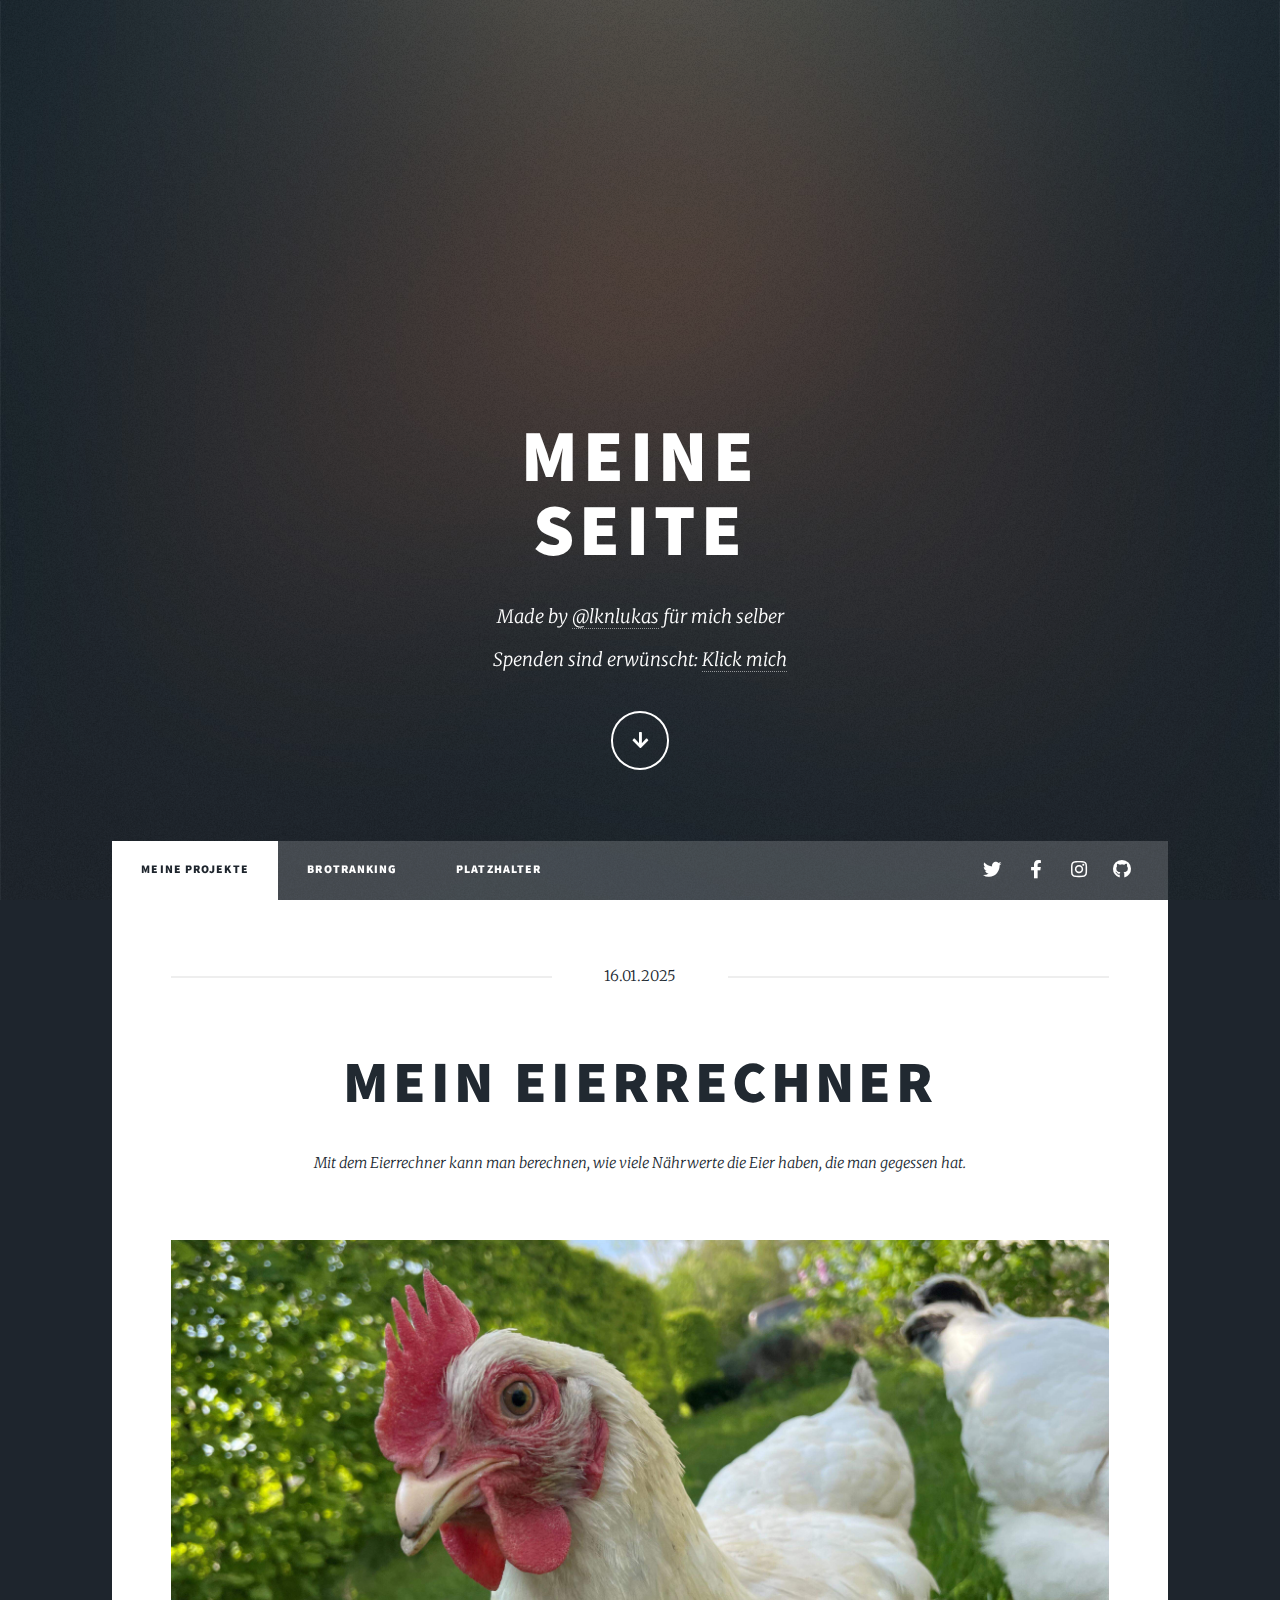
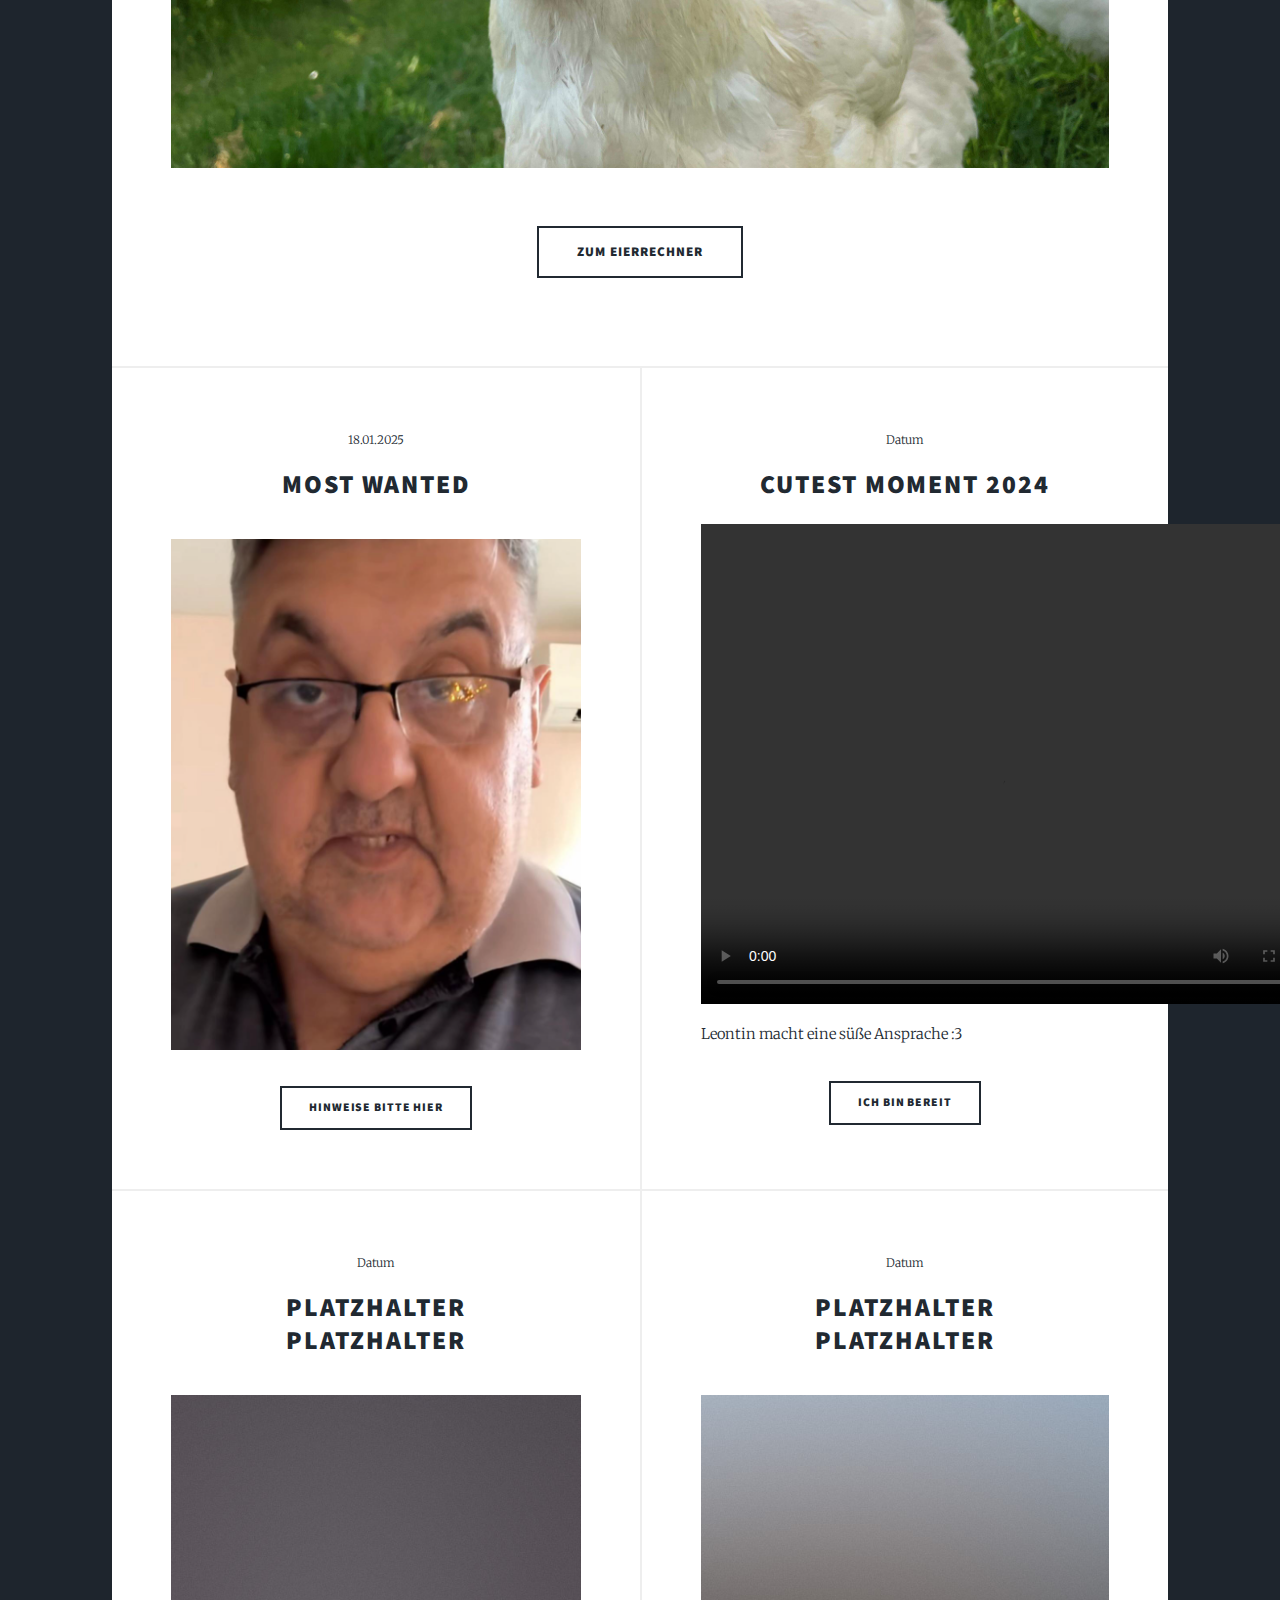
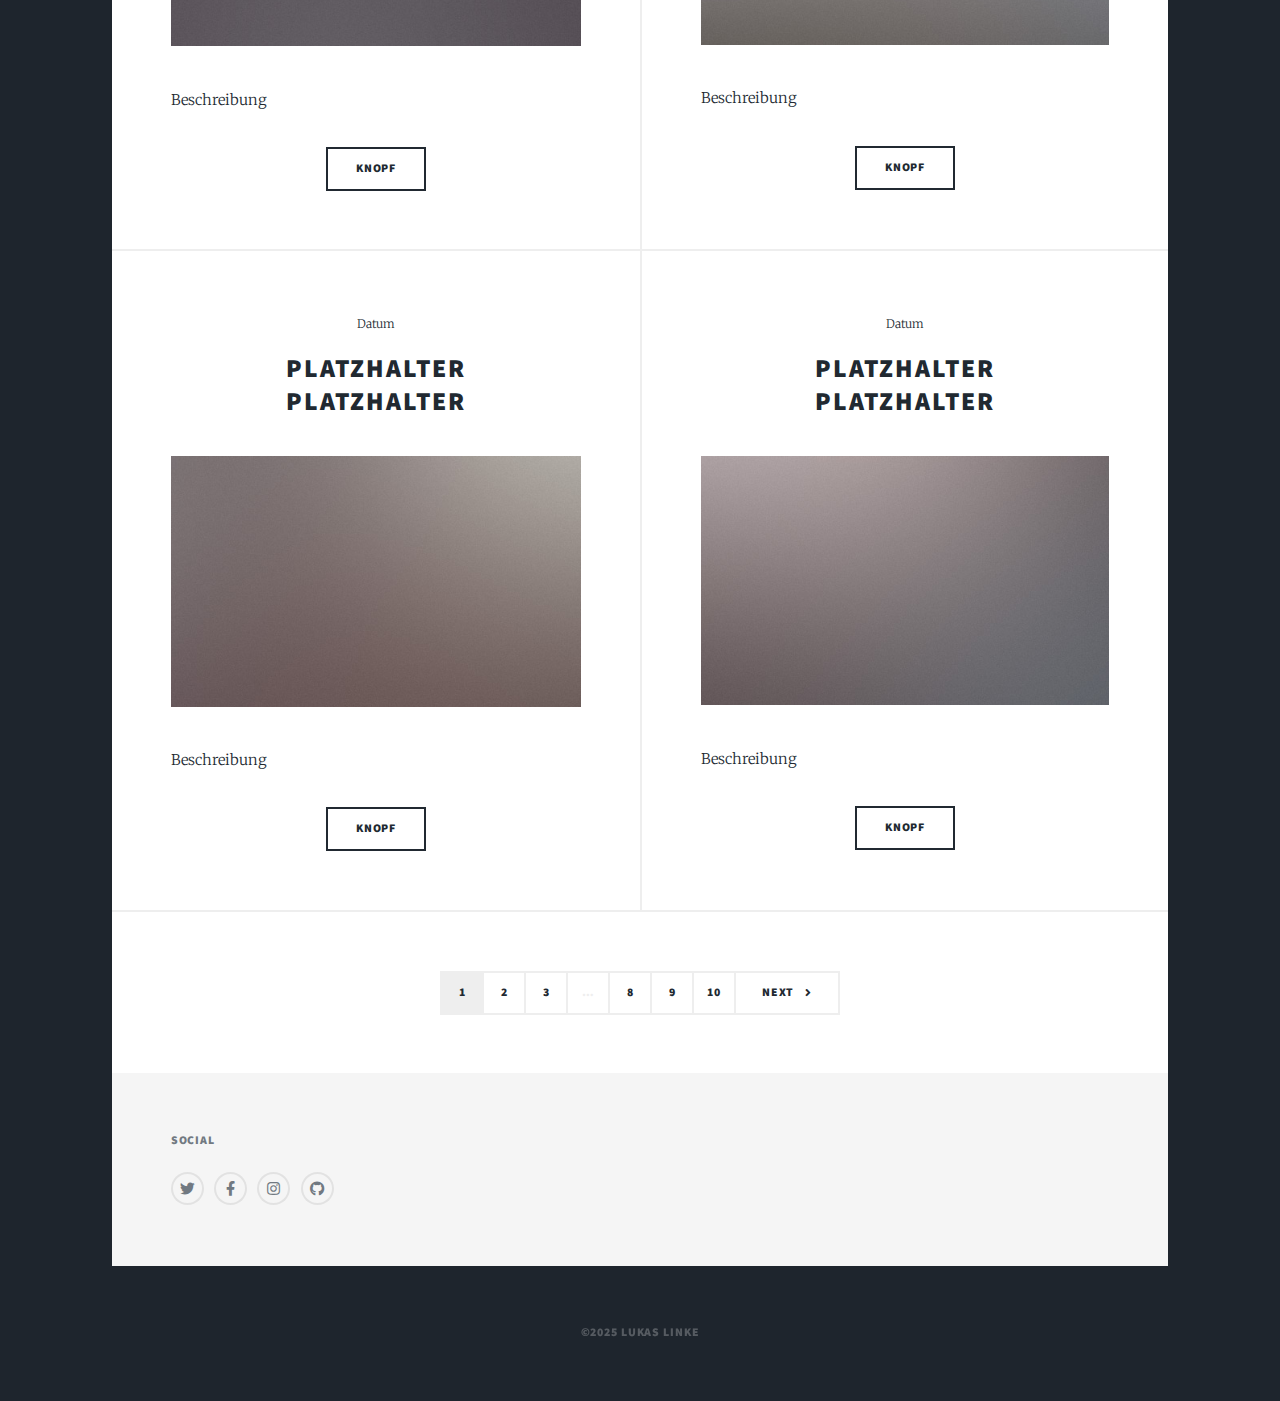
==== index.html @ 2058947c "Add files via upload" ====
<!DOCTYPE HTML>
<!--
	Massively by HTML5 UP
	html5up.net | @ajlkn
	Free for personal and commercial use under the CCA 3.0 license (html5up.net/license)
-->
<html>
	<head>
		<title>Mhhhhhhh</title>
		<meta charset="utf-8" />
		<meta name="viewport" content="width=device-width, initial-scale=1, user-scalable=no" />
		<link rel="stylesheet" href="assets/css/main.css" />
		<noscript><link rel="stylesheet" href="assets/css/noscript.css" /></noscript>
	</head>
	<body class="is-preload">

		<!-- Wrapper -->
			<div id="wrapper" class="fade-in">

				<!-- Intro -->
					<div id="intro">
						<h1>Meine<br />
						Seite</h1>
						<p>Made by <a href="https://www.instagram.com/lkn.lukas/">@lknlukas</a> für mich selber</a><br />
						Spenden sind erwünscht: <a href="https://www.paypal.me/lukaslinke2">Klick mich</a></p>
						<ul class="actions">
							<li><a href="#header" class="button icon solid solo fa-arrow-down scrolly">Continue</a></li>
						</ul>
					</div>

				<!-- Header -->
					<header id="header">
						<a href="index.html" class="logo">Startseite</a>
					</header>

				<!-- Nav -->
					<nav id="nav">
						<ul class="links">
							<li class="active"><a href="index.html">Meine Projekte</a></li>
							<li><a href="bread\breadindex.html">Brotranking</a></li>
							<li><a href="">Platzhalter</a></li>
						</ul>
						<ul class="icons">
							<li><a href="#" class="icon brands fa-twitter"><span class="label">Twitter</span></a></li>
							<li><a href="#" class="icon brands fa-facebook-f"><span class="label">Facebook</span></a></li>
							<li><a href="#" class="icon brands fa-instagram"><span class="label">Instagram</span></a></li>
							<li><a href="#" class="icon brands fa-github"><span class="label">GitHub</span></a></li>
						</ul>
					</nav>

				<!-- Main -->
					<div id="main">

						<!-- Featured Post -->
							<article class="post featured">
								<header class="major">
									<span class="date">16.01.2025</span>
									<h2><a href="#">Mein Eierrechner</a></h2>
									<p>Mit dem Eierrechner kann man berechnen, wie viele Nährwerte
									die Eier haben, die man gegessen hat.</p>
								</header>
								<a href="https://www.youtube.com/watch?v=g-J3u3qGuH4" class="image main"><img src="images/pic01.jpg" alt="" /></a>
								<ul class="actions special">
									<li><a href="egg\index.html" class="button large">Zum Eierrechner</a></li>
								</ul>
							</article>

						<!-- Posts -->
							<section class="posts">
								<article>
									<header>
										<span class="date">18.01.2025</span>
										<h2><a href="#">Most Wanted<br />
										</a></h2>
									</header>
									<a href="https://discord.gg/duxQWEuZZb" class="image fit"><img src="images/pic02.jpg" alt="" /></a>
									<p></p>
									<ul class="actions special">
										<li><a href="https://www.youtube.com/watch?v=QiJC4FKWppM" class="button">Hinweise bitte hier</a></li>
									</ul>
								</article>
								<article>
									<header>
										<span class="date">Datum</span>
										<h2><a href="#">Cutest Moment 2024<br />
										</a></h2>
									</header>
									<video width="640" height="480" controls>
									  <source src="images/vid1.mp4" type="video/mp4">
									Your browser does not support the video tag.
									</video>
									<p>Leontin macht eine süße Ansprache :3</p>
									<ul class="actions special">
										<li><a href="https://www.youtube.com/watch?v=gGJS8W9emac" class="button">Ich bin bereit</a></li>
									</ul>
								</article>
								<article>
									<header>
										<span class="date">Datum</span>
										<h2><a href="#">Platzhalter<br />
										Platzhalter</a></h2>
									</header>
									<a href="#" class="image fit"><img src="images/pic04.jpg" alt="" /></a>
									<p>Beschreibung</p>
									<ul class="actions special">
										<li><a href="#" class="button">Knopf</a></li>
									</ul>
								</article>
								<article>
									<header>
										<span class="date">Datum</span>
										<h2><a href="#">Platzhalter<br />
										Platzhalter</a></h2>
									</header>
									<a href="#" class="image fit"><img src="images/pic05.jpg" alt="" /></a>
									<p>Beschreibung</p>
									<ul class="actions special">
										<li><a href="#" class="button">Knopf</a></li>
									</ul>
								</article>
								<article>
									<header>
										<span class="date">Datum</span>
										<h2><a href="#">Platzhalter<br />
										Platzhalter</a></h2>
									</header>
									<a href="#" class="image fit"><img src="images/pic06.jpg" alt="" /></a>
									<p>Beschreibung</p>
									<ul class="actions special">
										<li><a href="#" class="button">Knopf</a></li>
									</ul>
								</article>
								<article>
									<header>
										<span class="date">Datum</span>
										<h2><a href="#">Platzhalter<br />
										Platzhalter</a></h2>
									</header>
									<a href="#" class="image fit"><img src="images/pic07.jpg" alt="" /></a>
									<p>Beschreibung</p>
									<ul class="actions special">
										<li><a href="#" class="button">Knopf</a></li>
									</ul>
								</article>
							</section>

						<!-- Footer -->
							<footer>
								<div class="pagination">
									<!--<a href="#" class="previous">Prev</a>-->
									<a href="#" class="page active">1</a>
									<a href="#" class="page">2</a>
									<a href="#" class="page">3</a>
									<span class="extra">&hellip;</span>
									<a href="#" class="page">8</a>
									<a href="#" class="page">9</a>
									<a href="#" class="page">10</a>
									<a href="#" class="next">Next</a>
								</div>
							</footer>

					</div>

				<!-- Footer -->
					<footer id="footer">
						<section>
							<section>
								<h3>Social</h3>
								<ul class="icons alt">
									<li><a href="#" class="icon brands alt fa-twitter"><span class="label">Twitter</span></a></li>
									<li><a href="#" class="icon brands alt fa-facebook-f"><span class="label">Facebook</span></a></li>
									<li><a href="#" class="icon brands alt fa-instagram"><span class="label">Instagram</span></a></li>
									<li><a href="#" class="icon brands alt fa-github"><span class="label">GitHub</span></a></li>
								</ul>
							</section>
						</section>
					</footer>

				<!-- Copyright -->
					<div id="copyright">
						<ul><li>&copy;2025 Lukas Linke</li></ul>
					</div>

			</div>

		<!-- Scripts -->
			<script src="assets/js/jquery.min.js"></script>
			<script src="assets/js/jquery.scrollex.min.js"></script>
			<script src="assets/js/jquery.scrolly.min.js"></script>
			<script src="assets/js/browser.min.js"></script>
			<script src="assets/js/breakpoints.min.js"></script>
			<script src="assets/js/util.js"></script>
			<script src="assets/js/main.js"></script>

	</body>
</html>
---- assets/css/main.css ----
@import url(fontawesome-all.min.css);
@import url("https://fonts.googleapis.com/css?family=Merriweather:300,700,300italic,700italic|Source+Sans+Pro:900");

/*
	Massively by HTML5 UP
	html5up.net | @ajlkn
	Free for personal and commercial use under the CCA 3.0 license (html5up.net/license)
*/

html, body, div, span, applet, object,
iframe, h1, h2, h3, h4, h5, h6, p, blockquote,
pre, a, abbr, acronym, address, big, cite,
code, del, dfn, em, img, ins, kbd, q, s, samp,
small, strike, strong, sub, sup, tt, var, b,
u, i, center, dl, dt, dd, ol, ul, li, fieldset,
form, label, legend, table, caption, tbody,
tfoot, thead, tr, th, td, article, aside,
canvas, details, embed, figure, figcaption,
footer, header, hgroup, menu, nav, output, ruby,
section, summary, time, mark, audio, video {
	margin: 0;
	padding: 0;
	border: 0;
	font-size: 100%;
	font: inherit;
	vertical-align: baseline;}

article, aside, details, figcaption, figure,
footer, header, hgroup, menu, nav, section {
	display: block;}

body {
	line-height: 1;
}

ol, ul {
	list-style: none;
}

blockquote, q {
	quotes: none;
}

	blockquote:before, blockquote:after, q:before, q:after {
		content: '';
		content: none;
	}

table {
	border-collapse: collapse;
	border-spacing: 0;
}

body {
	-webkit-text-size-adjust: none;
}

mark {
	background-color: transparent;
	color: inherit;
}

input::-moz-focus-inner {
	border: 0;
	padding: 0;
}

input, select, textarea {
	-moz-appearance: none;
	-webkit-appearance: none;
	-ms-appearance: none;
	appearance: none;
}

/* Basic */

	@-ms-viewport {
		width: device-width;
	}

	body {
		-ms-overflow-style: scrollbar;
	}

	@media screen and (max-width: 480px) {

		html, body {
			min-width: 320px;
		}

	}

	html {
		box-sizing: border-box;
	}

	*, *:before, *:after {
		box-sizing: inherit;
	}

	body {
		background-color: #1e252d;
	}

		body.is-preload *, body.is-preload *:before, body.is-preload *:after {
			-moz-animation: none !important;
			-webkit-animation: none !important;
			-ms-animation: none !important;
			animation: none !important;
			-moz-transition: none !important;
			-webkit-transition: none !important;
			-ms-transition: none !important;
			transition: none !important;
		}

/* Type */

	html {
		font-size: 16pt;
	}

		@media screen and (max-width: 1680px) {

			html {
				font-size: 12pt;
			}

		}

		@media screen and (max-width: 1280px) {

			html {
				font-size: 11pt;
			}

		}

		@media screen and (max-width: 360px) {

			html {
				font-size: 10pt;
			}

		}

	body {
		color: #212931;
	}

	body, input, select, textarea {
		font-family: "Merriweather", Georgia, serif;
		font-weight: 300;
		font-size: 1rem;
		line-height: 2.375;
	}

	a {
		-moz-transition: color 0.2s ease-in-out, background-color 0.2s ease-in-out, border-color 0.2s ease-in-out, box-shadow 0.2s ease-in-out;
		-webkit-transition: color 0.2s ease-in-out, background-color 0.2s ease-in-out, border-color 0.2s ease-in-out, box-shadow 0.2s ease-in-out;
		-ms-transition: color 0.2s ease-in-out, background-color 0.2s ease-in-out, border-color 0.2s ease-in-out, box-shadow 0.2s ease-in-out;
		transition: color 0.2s ease-in-out, background-color 0.2s ease-in-out, border-color 0.2s ease-in-out, box-shadow 0.2s ease-in-out;
		border-bottom: dotted 1px;
		text-decoration: none;
	}

		a:hover {
			border-bottom-color: transparent;
		}

	strong, b {
		font-weight: 600;
	}

	em, i {
		font-style: italic;
	}

	p {
		text-align: justify;
		margin: 0 0 2rem 0;
	}

	h1, h2, h3, h4, h5, h6 {
		font-family: "Source Sans Pro", Helvetica, sans-serif;
		font-weight: 900;
		line-height: 1.5;
		letter-spacing: 0.075em;
		text-transform: uppercase;
		margin: 0 0 1rem 0;
	}

		h1 a, h2 a, h3 a, h4 a, h5 a, h6 a {
			border-bottom: 0;
			color: inherit;
			text-decoration: none;
		}

	h1 {
		font-size: 4rem;
		line-height: 1.1;
		margin: 0 0 2rem 0;
	}

	h2 {
		font-size: 1.75rem;
		line-height: 1.3;
		margin: 0 0 1.5rem 0;
	}

	h3 {
		font-size: 1.25rem;
		margin: 0 0 1.5rem 0;
	}

	h4 {
		font-size: 1rem;
	}

	h5 {
		font-size: 0.9rem;
	}

	h6 {
		font-size: 0.8rem;
	}

	sub {
		font-size: 0.8rem;
		position: relative;
		top: 0.5rem;
	}

	sup {
		font-size: 0.8rem;
		position: relative;
		top: -0.5rem;
	}

	blockquote {
		border-left: solid 4px;
		font-style: italic;
		margin: 0 0 2rem 0;
		padding: 0.5rem 0 0.5rem 2rem;
	}

	code {
		border: solid 2px;
		font-family: "Courier New", monospace;
		font-size: 0.9rem;
		margin: 0 0.25rem;
		padding: 0.25rem 0.65rem;
	}

	pre {
		-webkit-overflow-scrolling: touch;
		font-family: "Courier New", monospace;
		font-size: 0.9rem;
		margin: 0 0 2rem 0;
	}

		pre code {
			display: block;
			line-height: 1.75;
			padding: 1rem 1.5rem;
			overflow-x: auto;
		}

	hr {
		border: 0;
		border-bottom: solid 2px;
		margin: 3rem 0;
	}

		hr.major {
			margin: 5rem 0;
		}

	.align-left {
		text-align: left;
	}

	.align-center {
		text-align: center;
	}

	.align-right {
		text-align: right;
	}

	input, select, textarea {
		color: #212931;
	}

	a {
		color: #212931;
		border-bottom-color: rgba(33, 41, 49, 0.5);
	}

		a:hover {
			border-bottom-color: transparent;
			color: #18bfef !important;
		}

	strong, b {
		color: #212931;
	}

	h1, h2, h3, h4, h5, h6 {
		color: #212931;
	}

	blockquote {
		border-left-color: #eeeeee;
	}

	code {
		background: rgba(220, 220, 220, 0.25);
		border-color: #eeeeee;
	}

	hr {
		border-bottom-color: #eeeeee;
	}

/* Row */

	.row {
		display: flex;
		flex-wrap: wrap;
		box-sizing: border-box;
		align-items: stretch;
	}

		.row > * {
			box-sizing: border-box;
		}

		.row.gtr-uniform > * > :last-child {
			margin-bottom: 0;
		}

		.row.aln-left {
			justify-content: flex-start;
		}

		.row.aln-center {
			justify-content: center;
		}

		.row.aln-right {
			justify-content: flex-end;
		}

		.row.aln-top {
			align-items: flex-start;
		}

		.row.aln-middle {
			align-items: center;
		}

		.row.aln-bottom {
			align-items: flex-end;
		}

		.row > .imp {
			order: -1;
		}

		.row > .col-1 {
			width: 8.33333%;
		}

		.row > .off-1 {
			margin-left: 8.33333%;
		}

		.row > .col-2 {
			width: 16.66667%;
		}

		.row > .off-2 {
			margin-left: 16.66667%;
		}

		.row > .col-3 {
			width: 25%;
		}

		.row > .off-3 {
			margin-left: 25%;
		}

		.row > .col-4 {
			width: 33.33333%;
		}

		.row > .off-4 {
			margin-left: 33.33333%;
		}

		.row > .col-5 {
			width: 41.66667%;
		}

		.row > .off-5 {
			margin-left: 41.66667%;
		}

		.row > .col-6 {
			width: 50%;
		}

		.row > .off-6 {
			margin-left: 50%;
		}

		.row > .col-7 {
			width: 58.33333%;
		}

		.row > .off-7 {
			margin-left: 58.33333%;
		}

		.row > .col-8 {
			width: 66.66667%;
		}

		.row > .off-8 {
			margin-left: 66.66667%;
		}

		.row > .col-9 {
			width: 75%;
		}

		.row > .off-9 {
			margin-left: 75%;
		}

		.row > .col-10 {
			width: 83.33333%;
		}

		.row > .off-10 {
			margin-left: 83.33333%;
		}

		.row > .col-11 {
			width: 91.66667%;
		}

		.row > .off-11 {
			margin-left: 91.66667%;
		}

		.row > .col-12 {
			width: 100%;
		}

		.row > .off-12 {
			margin-left: 100%;
		}

		.row.gtr-0 {
			margin-top: 0;
			margin-left: 0rem;
		}

			.row.gtr-0 > * {
				padding: 0 0 0 0rem;
			}

			.row.gtr-0.gtr-uniform {
				margin-top: 0rem;
			}

				.row.gtr-0.gtr-uniform > * {
					padding-top: 0rem;
				}

		.row.gtr-25 {
			margin-top: 0;
			margin-left: -0.375rem;
		}

			.row.gtr-25 > * {
				padding: 0 0 0 0.375rem;
			}

			.row.gtr-25.gtr-uniform {
				margin-top: -0.375rem;
			}

				.row.gtr-25.gtr-uniform > * {
					padding-top: 0.375rem;
				}

		.row.gtr-50 {
			margin-top: 0;
			margin-left: -0.75rem;
		}

			.row.gtr-50 > * {
				padding: 0 0 0 0.75rem;
			}

			.row.gtr-50.gtr-uniform {
				margin-top: -0.75rem;
			}

				.row.gtr-50.gtr-uniform > * {
					padding-top: 0.75rem;
				}

		.row {
			margin-top: 0;
			margin-left: -1.5rem;
		}

			.row > * {
				padding: 0 0 0 1.5rem;
			}

			.row.gtr-uniform {
				margin-top: -1.5rem;
			}

				.row.gtr-uniform > * {
					padding-top: 1.5rem;
				}

		.row.gtr-150 {
			margin-top: 0;
			margin-left: -2.25rem;
		}

			.row.gtr-150 > * {
				padding: 0 0 0 2.25rem;
			}

			.row.gtr-150.gtr-uniform {
				margin-top: -2.25rem;
			}

				.row.gtr-150.gtr-uniform > * {
					padding-top: 2.25rem;
				}

		.row.gtr-200 {
			margin-top: 0;
			margin-left: -3rem;
		}

			.row.gtr-200 > * {
				padding: 0 0 0 3rem;
			}

			.row.gtr-200.gtr-uniform {
				margin-top: -3rem;
			}

				.row.gtr-200.gtr-uniform > * {
					padding-top: 3rem;
				}

		@media screen and (max-width: 1680px) {

			.row {
				display: flex;
				flex-wrap: wrap;
				box-sizing: border-box;
				align-items: stretch;
			}

				.row > * {
					box-sizing: border-box;
				}

				.row.gtr-uniform > * > :last-child {
					margin-bottom: 0;
				}

				.row.aln-left {
					justify-content: flex-start;
				}

				.row.aln-center {
					justify-content: center;
				}

				.row.aln-right {
					justify-content: flex-end;
				}

				.row.aln-top {
					align-items: flex-start;
				}

				.row.aln-middle {
					align-items: center;
				}

				.row.aln-bottom {
					align-items: flex-end;
				}

				.row > .imp-xlarge {
					order: -1;
				}

				.row > .col-1-xlarge {
					width: 8.33333%;
				}

				.row > .off-1-xlarge {
					margin-left: 8.33333%;
				}

				.row > .col-2-xlarge {
					width: 16.66667%;
				}

				.row > .off-2-xlarge {
					margin-left: 16.66667%;
				}

				.row > .col-3-xlarge {
					width: 25%;
				}

				.row > .off-3-xlarge {
					margin-left: 25%;
				}

				.row > .col-4-xlarge {
					width: 33.33333%;
				}

				.row > .off-4-xlarge {
					margin-left: 33.33333%;
				}

				.row > .col-5-xlarge {
					width: 41.66667%;
				}

				.row > .off-5-xlarge {
					margin-left: 41.66667%;
				}

				.row > .col-6-xlarge {
					width: 50%;
				}

				.row > .off-6-xlarge {
					margin-left: 50%;
				}

				.row > .col-7-xlarge {
					width: 58.33333%;
				}

				.row > .off-7-xlarge {
					margin-left: 58.33333%;
				}

				.row > .col-8-xlarge {
					width: 66.66667%;
				}

				.row > .off-8-xlarge {
					margin-left: 66.66667%;
				}

				.row > .col-9-xlarge {
					width: 75%;
				}

				.row > .off-9-xlarge {
					margin-left: 75%;
				}

				.row > .col-10-xlarge {
					width: 83.33333%;
				}

				.row > .off-10-xlarge {
					margin-left: 83.33333%;
				}

				.row > .col-11-xlarge {
					width: 91.66667%;
				}

				.row > .off-11-xlarge {
					margin-left: 91.66667%;
				}

				.row > .col-12-xlarge {
					width: 100%;
				}

				.row > .off-12-xlarge {
					margin-left: 100%;
				}

				.row.gtr-0 {
					margin-top: 0;
					margin-left: 0rem;
				}

					.row.gtr-0 > * {
						padding: 0 0 0 0rem;
					}

					.row.gtr-0.gtr-uniform {
						margin-top: 0rem;
					}

						.row.gtr-0.gtr-uniform > * {
							padding-top: 0rem;
						}

				.row.gtr-25 {
					margin-top: 0;
					margin-left: -0.375rem;
				}

					.row.gtr-25 > * {
						padding: 0 0 0 0.375rem;
					}

					.row.gtr-25.gtr-uniform {
						margin-top: -0.375rem;
					}

						.row.gtr-25.gtr-uniform > * {
							padding-top: 0.375rem;
						}

				.row.gtr-50 {
					margin-top: 0;
					margin-left: -0.75rem;
				}

					.row.gtr-50 > * {
						padding: 0 0 0 0.75rem;
					}

					.row.gtr-50.gtr-uniform {
						margin-top: -0.75rem;
					}

						.row.gtr-50.gtr-uniform > * {
							padding-top: 0.75rem;
						}

				.row {
					margin-top: 0;
					margin-left: -1.5rem;
				}

					.row > * {
						padding: 0 0 0 1.5rem;
					}

					.row.gtr-uniform {
						margin-top: -1.5rem;
					}

						.row.gtr-uniform > * {
							padding-top: 1.5rem;
						}

				.row.gtr-150 {
					margin-top: 0;
					margin-left: -2.25rem;
				}

					.row.gtr-150 > * {
						padding: 0 0 0 2.25rem;
					}

					.row.gtr-150.gtr-uniform {
						margin-top: -2.25rem;
					}

						.row.gtr-150.gtr-uniform > * {
							padding-top: 2.25rem;
						}

				.row.gtr-200 {
					margin-top: 0;
					margin-left: -3rem;
				}

					.row.gtr-200 > * {
						padding: 0 0 0 3rem;
					}

					.row.gtr-200.gtr-uniform {
						margin-top: -3rem;
					}

						.row.gtr-200.gtr-uniform > * {
							padding-top: 3rem;
						}

		}

		@media screen and (max-width: 1280px) {

			.row {
				display: flex;
				flex-wrap: wrap;
				box-sizing: border-box;
				align-items: stretch;
			}

				.row > * {
					box-sizing: border-box;
				}

				.row.gtr-uniform > * > :last-child {
					margin-bottom: 0;
				}

				.row.aln-left {
					justify-content: flex-start;
				}

				.row.aln-center {
					justify-content: center;
				}

				.row.aln-right {
					justify-content: flex-end;
				}

				.row.aln-top {
					align-items: flex-start;
				}

				.row.aln-middle {
					align-items: center;
				}

				.row.aln-bottom {
					align-items: flex-end;
				}

				.row > .imp-large {
					order: -1;
				}

				.row > .col-1-large {
					width: 8.33333%;
				}

				.row > .off-1-large {
					margin-left: 8.33333%;
				}

				.row > .col-2-large {
					width: 16.66667%;
				}

				.row > .off-2-large {
					margin-left: 16.66667%;
				}

				.row > .col-3-large {
					width: 25%;
				}

				.row > .off-3-large {
					margin-left: 25%;
				}

				.row > .col-4-large {
					width: 33.33333%;
				}

				.row > .off-4-large {
					margin-left: 33.33333%;
				}

				.row > .col-5-large {
					width: 41.66667%;
				}

				.row > .off-5-large {
					margin-left: 41.66667%;
				}

				.row > .col-6-large {
					width: 50%;
				}

				.row > .off-6-large {
					margin-left: 50%;
				}

				.row > .col-7-large {
					width: 58.33333%;
				}

				.row > .off-7-large {
					margin-left: 58.33333%;
				}

				.row > .col-8-large {
					width: 66.66667%;
				}

				.row > .off-8-large {
					margin-left: 66.66667%;
				}

				.row > .col-9-large {
					width: 75%;
				}

				.row > .off-9-large {
					margin-left: 75%;
				}

				.row > .col-10-large {
					width: 83.33333%;
				}

				.row > .off-10-large {
					margin-left: 83.33333%;
				}

				.row > .col-11-large {
					width: 91.66667%;
				}

				.row > .off-11-large {
					margin-left: 91.66667%;
				}

				.row > .col-12-large {
					width: 100%;
				}

				.row > .off-12-large {
					margin-left: 100%;
				}

				.row.gtr-0 {
					margin-top: 0;
					margin-left: 0rem;
				}

					.row.gtr-0 > * {
						padding: 0 0 0 0rem;
					}

					.row.gtr-0.gtr-uniform {
						margin-top: 0rem;
					}

						.row.gtr-0.gtr-uniform > * {
							padding-top: 0rem;
						}

				.row.gtr-25 {
					margin-top: 0;
					margin-left: -0.375rem;
				}

					.row.gtr-25 > * {
						padding: 0 0 0 0.375rem;
					}

					.row.gtr-25.gtr-uniform {
						margin-top: -0.375rem;
					}

						.row.gtr-25.gtr-uniform > * {
							padding-top: 0.375rem;
						}

				.row.gtr-50 {
					margin-top: 0;
					margin-left: -0.75rem;
				}

					.row.gtr-50 > * {
						padding: 0 0 0 0.75rem;
					}

					.row.gtr-50.gtr-uniform {
						margin-top: -0.75rem;
					}

						.row.gtr-50.gtr-uniform > * {
							padding-top: 0.75rem;
						}

				.row {
					margin-top: 0;
					margin-left: -1.5rem;
				}

					.row > * {
						padding: 0 0 0 1.5rem;
					}

					.row.gtr-uniform {
						margin-top: -1.5rem;
					}

						.row.gtr-uniform > * {
							padding-top: 1.5rem;
						}

				.row.gtr-150 {
					margin-top: 0;
					margin-left: -2.25rem;
				}

					.row.gtr-150 > * {
						padding: 0 0 0 2.25rem;
					}

					.row.gtr-150.gtr-uniform {
						margin-top: -2.25rem;
					}

						.row.gtr-150.gtr-uniform > * {
							padding-top: 2.25rem;
						}

				.row.gtr-200 {
					margin-top: 0;
					margin-left: -3rem;
				}

					.row.gtr-200 > * {
						padding: 0 0 0 3rem;
					}

					.row.gtr-200.gtr-uniform {
						margin-top: -3rem;
					}

						.row.gtr-200.gtr-uniform > * {
							padding-top: 3rem;
						}

		}

		@media screen and (max-width: 980px) {

			.row {
				display: flex;
				flex-wrap: wrap;
				box-sizing: border-box;
				align-items: stretch;
			}

				.row > * {
					box-sizing: border-box;
				}

				.row.gtr-uniform > * > :last-child {
					margin-bottom: 0;
				}

				.row.aln-left {
					justify-content: flex-start;
				}

				.row.aln-center {
					justify-content: center;
				}

				.row.aln-right {
					justify-content: flex-end;
				}

				.row.aln-top {
					align-items: flex-start;
				}

				.row.aln-middle {
					align-items: center;
				}

				.row.aln-bottom {
					align-items: flex-end;
				}

				.row > .imp-medium {
					order: -1;
				}

				.row > .col-1-medium {
					width: 8.33333%;
				}

				.row > .off-1-medium {
					margin-left: 8.33333%;
				}

				.row > .col-2-medium {
					width: 16.66667%;
				}

				.row > .off-2-medium {
					margin-left: 16.66667%;
				}

				.row > .col-3-medium {
					width: 25%;
				}

				.row > .off-3-medium {
					margin-left: 25%;
				}

				.row > .col-4-medium {
					width: 33.33333%;
				}

				.row > .off-4-medium {
					margin-left: 33.33333%;
				}

				.row > .col-5-medium {
					width: 41.66667%;
				}

				.row > .off-5-medium {
					margin-left: 41.66667%;
				}

				.row > .col-6-medium {
					width: 50%;
				}

				.row > .off-6-medium {
					margin-left: 50%;
				}

				.row > .col-7-medium {
					width: 58.33333%;
				}

				.row > .off-7-medium {
					margin-left: 58.33333%;
				}

				.row > .col-8-medium {
					width: 66.66667%;
				}

				.row > .off-8-medium {
					margin-left: 66.66667%;
				}

				.row > .col-9-medium {
					width: 75%;
				}

				.row > .off-9-medium {
					margin-left: 75%;
				}

				.row > .col-10-medium {
					width: 83.33333%;
				}

				.row > .off-10-medium {
					margin-left: 83.33333%;
				}

				.row > .col-11-medium {
					width: 91.66667%;
				}

				.row > .off-11-medium {
					margin-left: 91.66667%;
				}

				.row > .col-12-medium {
					width: 100%;
				}

				.row > .off-12-medium {
					margin-left: 100%;
				}

				.row.gtr-0 {
					margin-top: 0;
					margin-left: 0rem;
				}

					.row.gtr-0 > * {
						padding: 0 0 0 0rem;
					}

					.row.gtr-0.gtr-uniform {
						margin-top: 0rem;
					}

						.row.gtr-0.gtr-uniform > * {
							padding-top: 0rem;
						}

				.row.gtr-25 {
					margin-top: 0;
					margin-left: -0.375rem;
				}

					.row.gtr-25 > * {
						padding: 0 0 0 0.375rem;
					}

					.row.gtr-25.gtr-uniform {
						margin-top: -0.375rem;
					}

						.row.gtr-25.gtr-uniform > * {
							padding-top: 0.375rem;
						}

				.row.gtr-50 {
					margin-top: 0;
					margin-left: -0.75rem;
				}

					.row.gtr-50 > * {
						padding: 0 0 0 0.75rem;
					}

					.row.gtr-50.gtr-uniform {
						margin-top: -0.75rem;
					}

						.row.gtr-50.gtr-uniform > * {
							padding-top: 0.75rem;
						}

				.row {
					margin-top: 0;
					margin-left: -1.5rem;
				}

					.row > * {
						padding: 0 0 0 1.5rem;
					}

					.row.gtr-uniform {
						margin-top: -1.5rem;
					}

						.row.gtr-uniform > * {
							padding-top: 1.5rem;
						}

				.row.gtr-150 {
					margin-top: 0;
					margin-left: -2.25rem;
				}

					.row.gtr-150 > * {
						padding: 0 0 0 2.25rem;
					}

					.row.gtr-150.gtr-uniform {
						margin-top: -2.25rem;
					}

						.row.gtr-150.gtr-uniform > * {
							padding-top: 2.25rem;
						}

				.row.gtr-200 {
					margin-top: 0;
					margin-left: -3rem;
				}

					.row.gtr-200 > * {
						padding: 0 0 0 3rem;
					}

					.row.gtr-200.gtr-uniform {
						margin-top: -3rem;
					}

						.row.gtr-200.gtr-uniform > * {
							padding-top: 3rem;
						}

		}

		@media screen and (max-width: 736px) {

			.row {
				display: flex;
				flex-wrap: wrap;
				box-sizing: border-box;
				align-items: stretch;
			}

				.row > * {
					box-sizing: border-box;
				}

				.row.gtr-uniform > * > :last-child {
					margin-bottom: 0;
				}

				.row.aln-left {
					justify-content: flex-start;
				}

				.row.aln-center {
					justify-content: center;
				}

				.row.aln-right {
					justify-content: flex-end;
				}

				.row.aln-top {
					align-items: flex-start;
				}

				.row.aln-middle {
					align-items: center;
				}

				.row.aln-bottom {
					align-items: flex-end;
				}

				.row > .imp-small {
					order: -1;
				}

				.row > .col-1-small {
					width: 8.33333%;
				}

				.row > .off-1-small {
					margin-left: 8.33333%;
				}

				.row > .col-2-small {
					width: 16.66667%;
				}

				.row > .off-2-small {
					margin-left: 16.66667%;
				}

				.row > .col-3-small {
					width: 25%;
				}

				.row > .off-3-small {
					margin-left: 25%;
				}

				.row > .col-4-small {
					width: 33.33333%;
				}

				.row > .off-4-small {
					margin-left: 33.33333%;
				}

				.row > .col-5-small {
					width: 41.66667%;
				}

				.row > .off-5-small {
					margin-left: 41.66667%;
				}

				.row > .col-6-small {
					width: 50%;
				}

				.row > .off-6-small {
					margin-left: 50%;
				}

				.row > .col-7-small {
					width: 58.33333%;
				}

				.row > .off-7-small {
					margin-left: 58.33333%;
				}

				.row > .col-8-small {
					width: 66.66667%;
				}

				.row > .off-8-small {
					margin-left: 66.66667%;
				}

				.row > .col-9-small {
					width: 75%;
				}

				.row > .off-9-small {
					margin-left: 75%;
				}

				.row > .col-10-small {
					width: 83.33333%;
				}

				.row > .off-10-small {
					margin-left: 83.33333%;
				}

				.row > .col-11-small {
					width: 91.66667%;
				}

				.row > .off-11-small {
					margin-left: 91.66667%;
				}

				.row > .col-12-small {
					width: 100%;
				}

				.row > .off-12-small {
					margin-left: 100%;
				}

				.row.gtr-0 {
					margin-top: 0;
					margin-left: 0rem;
				}

					.row.gtr-0 > * {
						padding: 0 0 0 0rem;
					}

					.row.gtr-0.gtr-uniform {
						margin-top: 0rem;
					}

						.row.gtr-0.gtr-uniform > * {
							padding-top: 0rem;
						}

				.row.gtr-25 {
					margin-top: 0;
					margin-left: -0.375rem;
				}

					.row.gtr-25 > * {
						padding: 0 0 0 0.375rem;
					}

					.row.gtr-25.gtr-uniform {
						margin-top: -0.375rem;
					}

						.row.gtr-25.gtr-uniform > * {
							padding-top: 0.375rem;
						}

				.row.gtr-50 {
					margin-top: 0;
					margin-left: -0.75rem;
				}

					.row.gtr-50 > * {
						padding: 0 0 0 0.75rem;
					}

					.row.gtr-50.gtr-uniform {
						margin-top: -0.75rem;
					}

						.row.gtr-50.gtr-uniform > * {
							padding-top: 0.75rem;
						}

				.row {
					margin-top: 0;
					margin-left: -1.5rem;
				}

					.row > * {
						padding: 0 0 0 1.5rem;
					}

					.row.gtr-uniform {
						margin-top: -1.5rem;
					}

						.row.gtr-uniform > * {
							padding-top: 1.5rem;
						}

				.row.gtr-150 {
					margin-top: 0;
					margin-left: -2.25rem;
				}

					.row.gtr-150 > * {
						padding: 0 0 0 2.25rem;
					}

					.row.gtr-150.gtr-uniform {
						margin-top: -2.25rem;
					}

						.row.gtr-150.gtr-uniform > * {
							padding-top: 2.25rem;
						}

				.row.gtr-200 {
					margin-top: 0;
					margin-left: -3rem;
				}

					.row.gtr-200 > * {
						padding: 0 0 0 3rem;
					}

					.row.gtr-200.gtr-uniform {
						margin-top: -3rem;
					}

						.row.gtr-200.gtr-uniform > * {
							padding-top: 3rem;
						}

		}

		@media screen and (max-width: 480px) {

			.row {
				display: flex;
				flex-wrap: wrap;
				box-sizing: border-box;
				align-items: stretch;
			}

				.row > * {
					box-sizing: border-box;
				}

				.row.gtr-uniform > * > :last-child {
					margin-bottom: 0;
				}

				.row.aln-left {
					justify-content: flex-start;
				}

				.row.aln-center {
					justify-content: center;
				}

				.row.aln-right {
					justify-content: flex-end;
				}

				.row.aln-top {
					align-items: flex-start;
				}

				.row.aln-middle {
					align-items: center;
				}

				.row.aln-bottom {
					align-items: flex-end;
				}

				.row > .imp-xsmall {
					order: -1;
				}

				.row > .col-1-xsmall {
					width: 8.33333%;
				}

				.row > .off-1-xsmall {
					margin-left: 8.33333%;
				}

				.row > .col-2-xsmall {
					width: 16.66667%;
				}

				.row > .off-2-xsmall {
					margin-left: 16.66667%;
				}

				.row > .col-3-xsmall {
					width: 25%;
				}

				.row > .off-3-xsmall {
					margin-left: 25%;
				}

				.row > .col-4-xsmall {
					width: 33.33333%;
				}

				.row > .off-4-xsmall {
					margin-left: 33.33333%;
				}

				.row > .col-5-xsmall {
					width: 41.66667%;
				}

				.row > .off-5-xsmall {
					margin-left: 41.66667%;
				}

				.row > .col-6-xsmall {
					width: 50%;
				}

				.row > .off-6-xsmall {
					margin-left: 50%;
				}

				.row > .col-7-xsmall {
					width: 58.33333%;
				}

				.row > .off-7-xsmall {
					margin-left: 58.33333%;
				}

				.row > .col-8-xsmall {
					width: 66.66667%;
				}

				.row > .off-8-xsmall {
					margin-left: 66.66667%;
				}

				.row > .col-9-xsmall {
					width: 75%;
				}

				.row > .off-9-xsmall {
					margin-left: 75%;
				}

				.row > .col-10-xsmall {
					width: 83.33333%;
				}

				.row > .off-10-xsmall {
					margin-left: 83.33333%;
				}

				.row > .col-11-xsmall {
					width: 91.66667%;
				}

				.row > .off-11-xsmall {
					margin-left: 91.66667%;
				}

				.row > .col-12-xsmall {
					width: 100%;
				}

				.row > .off-12-xsmall {
					margin-left: 100%;
				}

				.row.gtr-0 {
					margin-top: 0;
					margin-left: 0rem;
				}

					.row.gtr-0 > * {
						padding: 0 0 0 0rem;
					}

					.row.gtr-0.gtr-uniform {
						margin-top: 0rem;
					}

						.row.gtr-0.gtr-uniform > * {
							padding-top: 0rem;
						}

				.row.gtr-25 {
					margin-top: 0;
					margin-left: -0.375rem;
				}

					.row.gtr-25 > * {
						padding: 0 0 0 0.375rem;
					}

					.row.gtr-25.gtr-uniform {
						margin-top: -0.375rem;
					}

						.row.gtr-25.gtr-uniform > * {
							padding-top: 0.375rem;
						}

				.row.gtr-50 {
					margin-top: 0;
					margin-left: -0.75rem;
				}

					.row.gtr-50 > * {
						padding: 0 0 0 0.75rem;
					}

					.row.gtr-50.gtr-uniform {
						margin-top: -0.75rem;
					}

						.row.gtr-50.gtr-uniform > * {
							padding-top: 0.75rem;
						}

				.row {
					margin-top: 0;
					margin-left: -1.5rem;
				}

					.row > * {
						padding: 0 0 0 1.5rem;
					}

					.row.gtr-uniform {
						margin-top: -1.5rem;
					}

						.row.gtr-uniform > * {
							padding-top: 1.5rem;
						}

				.row.gtr-150 {
					margin-top: 0;
					margin-left: -2.25rem;
				}

					.row.gtr-150 > * {
						padding: 0 0 0 2.25rem;
					}

					.row.gtr-150.gtr-uniform {
						margin-top: -2.25rem;
					}

						.row.gtr-150.gtr-uniform > * {
							padding-top: 2.25rem;
						}

				.row.gtr-200 {
					margin-top: 0;
					margin-left: -3rem;
				}

					.row.gtr-200 > * {
						padding: 0 0 0 3rem;
					}

					.row.gtr-200.gtr-uniform {
						margin-top: -3rem;
					}

						.row.gtr-200.gtr-uniform > * {
							padding-top: 3rem;
						}

		}

		@media screen and (max-width: 360px) {

			.row {
				display: flex;
				flex-wrap: wrap;
				box-sizing: border-box;
				align-items: stretch;
			}

				.row > * {
					box-sizing: border-box;
				}

				.row.gtr-uniform > * > :last-child {
					margin-bottom: 0;
				}

				.row.aln-left {
					justify-content: flex-start;
				}

				.row.aln-center {
					justify-content: center;
				}

				.row.aln-right {
					justify-content: flex-end;
				}

				.row.aln-top {
					align-items: flex-start;
				}

				.row.aln-middle {
					align-items: center;
				}

				.row.aln-bottom {
					align-items: flex-end;
				}

				.row > .imp-xxsmall {
					order: -1;
				}

				.row > .col-1-xxsmall {
					width: 8.33333%;
				}

				.row > .off-1-xxsmall {
					margin-left: 8.33333%;
				}

				.row > .col-2-xxsmall {
					width: 16.66667%;
				}

				.row > .off-2-xxsmall {
					margin-left: 16.66667%;
				}

				.row > .col-3-xxsmall {
					width: 25%;
				}

				.row > .off-3-xxsmall {
					margin-left: 25%;
				}

				.row > .col-4-xxsmall {
					width: 33.33333%;
				}

				.row > .off-4-xxsmall {
					margin-left: 33.33333%;
				}

				.row > .col-5-xxsmall {
					width: 41.66667%;
				}

				.row > .off-5-xxsmall {
					margin-left: 41.66667%;
				}

				.row > .col-6-xxsmall {
					width: 50%;
				}

				.row > .off-6-xxsmall {
					margin-left: 50%;
				}

				.row > .col-7-xxsmall {
					width: 58.33333%;
				}

				.row > .off-7-xxsmall {
					margin-left: 58.33333%;
				}

				.row > .col-8-xxsmall {
					width: 66.66667%;
				}

				.row > .off-8-xxsmall {
					margin-left: 66.66667%;
				}

				.row > .col-9-xxsmall {
					width: 75%;
				}

				.row > .off-9-xxsmall {
					margin-left: 75%;
				}

				.row > .col-10-xxsmall {
					width: 83.33333%;
				}

				.row > .off-10-xxsmall {
					margin-left: 83.33333%;
				}

				.row > .col-11-xxsmall {
					width: 91.66667%;
				}

				.row > .off-11-xxsmall {
					margin-left: 91.66667%;
				}

				.row > .col-12-xxsmall {
					width: 100%;
				}

				.row > .off-12-xxsmall {
					margin-left: 100%;
				}

				.row.gtr-0 {
					margin-top: 0;
					margin-left: 0rem;
				}

					.row.gtr-0 > * {
						padding: 0 0 0 0rem;
					}

					.row.gtr-0.gtr-uniform {
						margin-top: 0rem;
					}

						.row.gtr-0.gtr-uniform > * {
							padding-top: 0rem;
						}

				.row.gtr-25 {
					margin-top: 0;
					margin-left: -0.375rem;
				}

					.row.gtr-25 > * {
						padding: 0 0 0 0.375rem;
					}

					.row.gtr-25.gtr-uniform {
						margin-top: -0.375rem;
					}

						.row.gtr-25.gtr-uniform > * {
							padding-top: 0.375rem;
						}

				.row.gtr-50 {
					margin-top: 0;
					margin-left: -0.75rem;
				}

					.row.gtr-50 > * {
						padding: 0 0 0 0.75rem;
					}

					.row.gtr-50.gtr-uniform {
						margin-top: -0.75rem;
					}

						.row.gtr-50.gtr-uniform > * {
							padding-top: 0.75rem;
						}

				.row {
					margin-top: 0;
					margin-left: -1.5rem;
				}

					.row > * {
						padding: 0 0 0 1.5rem;
					}

					.row.gtr-uniform {
						margin-top: -1.5rem;
					}

						.row.gtr-uniform > * {
							padding-top: 1.5rem;
						}

				.row.gtr-150 {
					margin-top: 0;
					margin-left: -2.25rem;
				}

					.row.gtr-150 > * {
						padding: 0 0 0 2.25rem;
					}

					.row.gtr-150.gtr-uniform {
						margin-top: -2.25rem;
					}

						.row.gtr-150.gtr-uniform > * {
							padding-top: 2.25rem;
						}

				.row.gtr-200 {
					margin-top: 0;
					margin-left: -3rem;
				}

					.row.gtr-200 > * {
						padding: 0 0 0 3rem;
					}

					.row.gtr-200.gtr-uniform {
						margin-top: -3rem;
					}

						.row.gtr-200.gtr-uniform > * {
							padding-top: 3rem;
						}

		}

/* Box */

	.box {
		border: solid 2px;
		margin-bottom: 2rem;
		padding: 1.5rem;
	}

		.box > :last-child,
		.box > :last-child > :last-child,
		.box > :last-child > :last-child > :last-child {
			margin-bottom: 0;
		}

		.box.alt {
			border: 0;
			border-radius: 0;
			padding: 0;
		}

	.box {
		border-color: #eeeeee;
	}

/* Button */

	input[type="submit"],
	input[type="reset"],
	input[type="button"],
	button,
	.button {
		-moz-appearance: none;
		-webkit-appearance: none;
		-ms-appearance: none;
		appearance: none;
		-moz-transition: background-color 0.2s ease-in-out, box-shadow 0.2s ease-in-out, color 0.2s ease-in-out;
		-webkit-transition: background-color 0.2s ease-in-out, box-shadow 0.2s ease-in-out, color 0.2s ease-in-out;
		-ms-transition: background-color 0.2s ease-in-out, box-shadow 0.2s ease-in-out, color 0.2s ease-in-out;
		transition: background-color 0.2s ease-in-out, box-shadow 0.2s ease-in-out, color 0.2s ease-in-out;
		border: 0;
		border-radius: 0;
		cursor: pointer;
		display: inline-block;
		font-family: "Source Sans Pro", Helvetica, sans-serif;
		font-size: 0.8rem;
		font-weight: 900;
		letter-spacing: 0.075em;
		height: 3rem;
		line-height: 3rem;
		padding: 0 2rem;
		text-align: center;
		text-decoration: none;
		text-transform: uppercase;
		white-space: nowrap;
	}

		input[type="submit"].icon:before,
		input[type="reset"].icon:before,
		input[type="button"].icon:before,
		button.icon:before,
		.button.icon:before {
			margin-right: 0.5rem;
		}

		input[type="submit"].icon.solo,
		input[type="reset"].icon.solo,
		input[type="button"].icon.solo,
		button.icon.solo,
		.button.icon.solo {
			position: relative;
			width: 4rem;
			height: 4rem;
			line-height: 4rem;
			border-radius: 4rem;
			text-indent: 4rem;
			overflow: hidden;
			padding: 0;
			white-space: nowrap;
		}

			input[type="submit"].icon.solo:before,
			input[type="reset"].icon.solo:before,
			input[type="button"].icon.solo:before,
			button.icon.solo:before,
			.button.icon.solo:before {
				position: absolute;
				display: block;
				top: 0;
				left: 0;
				width: inherit;
				height: inherit;
				line-height: inherit;
				font-size: 1.25rem;
				margin-right: 0;
				text-align: center;
				text-indent: 0;
			}

		input[type="submit"].fit,
		input[type="reset"].fit,
		input[type="button"].fit,
		button.fit,
		.button.fit {
			width: 100%;
		}

		input[type="submit"].small,
		input[type="reset"].small,
		input[type="button"].small,
		button.small,
		.button.small {
			font-size: 0.7rem;
			height: 2.5rem;
			line-height: 2.5rem;
			padding: 0 1.5rem;
		}

		input[type="submit"].large,
		input[type="reset"].large,
		input[type="button"].large,
		button.large,
		.button.large {
			font-size: 0.9rem;
			height: 3.5rem;
			line-height: 3.5rem;
			padding: 0 2.75rem;
		}

		@media screen and (max-width: 980px) {

			input[type="submit"],
			input[type="reset"],
			input[type="button"],
			button,
			.button {
				font-size: 0.9rem;
				height: 3.25rem;
				line-height: 3.25rem;
			}

				input[type="submit"].large,
				input[type="reset"].large,
				input[type="button"].large,
				button.large,
				.button.large {
					font-size: 1rem;
					height: 3.75rem;
					line-height: 3.75rem;
				}

		}

		input[type="submit"].disabled, input[type="submit"]:disabled,
		input[type="reset"].disabled,
		input[type="reset"]:disabled,
		input[type="button"].disabled,
		input[type="button"]:disabled,
		button.disabled,
		button:disabled,
		.button.disabled,
		.button:disabled {
			pointer-events: none;
			opacity: 0.25;
		}

	input[type="submit"],
	input[type="reset"],
	input[type="button"],
	button,
	.button {
		background-color: transparent;
		box-shadow: inset 0 0 0 2px #212931;
		color: #212931 !important;
	}

		input[type="submit"]:hover,
		input[type="reset"]:hover,
		input[type="button"]:hover,
		button:hover,
		.button:hover {
			box-shadow: inset 0 0 0 2px #18bfef;
			color: #18bfef !important;
		}

		input[type="submit"].primary,
		input[type="reset"].primary,
		input[type="button"].primary,
		button.primary,
		.button.primary {
			background-color: #212931;
			box-shadow: none;
			color: #ffffff !important;
		}

			input[type="submit"].primary:hover,
			input[type="reset"].primary:hover,
			input[type="button"].primary:hover,
			button.primary:hover,
			.button.primary:hover {
				background-color: #18bfef;
			}

/* Form */

	form {
		margin: 0 0 2rem 0;
	}

		form > :last-child {
			margin-bottom: 0;
		}

		form > .fields {
			display: -moz-flex;
			display: -webkit-flex;
			display: -ms-flex;
			display: flex;
			-moz-flex-wrap: wrap;
			-webkit-flex-wrap: wrap;
			-ms-flex-wrap: wrap;
			flex-wrap: wrap;
			width: calc(100% + 3rem);
			margin: -1.5rem 0 2rem -1.5rem;
		}

			form > .fields > .field {
				-moz-flex-grow: 0;
				-webkit-flex-grow: 0;
				-ms-flex-grow: 0;
				flex-grow: 0;
				-moz-flex-shrink: 0;
				-webkit-flex-shrink: 0;
				-ms-flex-shrink: 0;
				flex-shrink: 0;
				padding: 1.5rem 0 0 1.5rem;
				width: calc(100% - 1.5rem);
			}

				form > .fields > .field.half {
					width: calc(50% - 0.75rem);
				}

				form > .fields > .field.third {
					width: calc(100%/3 - 0.5rem);
				}

				form > .fields > .field.quarter {
					width: calc(25% - 0.375rem);
				}

		@media screen and (max-width: 480px) {

			form > .fields {
				width: calc(100% + 3rem);
				margin: -1.5rem 0 2rem -1.5rem;
			}

				form > .fields > .field {
					padding: 1.5rem 0 0 1.5rem;
					width: calc(100% - 1.5rem);
				}

					form > .fields > .field.half {
						width: calc(100% - 1.5rem);
					}

					form > .fields > .field.third {
						width: calc(100% - 1.5rem);
					}

					form > .fields > .field.quarter {
						width: calc(100% - 1.5rem);
					}

		}

	label {
		display: block;
		font-family: "Source Sans Pro", Helvetica, sans-serif;
		font-weight: 900;
		line-height: 1.5;
		letter-spacing: 0.075em;
		font-size: 0.8rem;
		text-transform: uppercase;
		margin: 0 0 0.75rem 0;
	}

		@media screen and (max-width: 980px) {

			label {
				font-size: 0.9rem;
			}

		}

	input[type="text"],
	input[type="password"],
	input[type="email"],
	select,
	textarea {
		-moz-appearance: none;
		-webkit-appearance: none;
		-ms-appearance: none;
		appearance: none;
		background: transparent;
		border-radius: 0;
		border: solid 2px;
		color: inherit;
		display: block;
		outline: 0;
		padding: 0 1rem;
		text-decoration: none;
		width: 100%;
	}

		input[type="text"]:invalid,
		input[type="password"]:invalid,
		input[type="email"]:invalid,
		select:invalid,
		textarea:invalid {
			box-shadow: none;
		}

	select {
		background-size: 1.25rem;
		background-repeat: no-repeat;
		background-position: calc(100% - 1rem) center;
		height: 3rem;
		padding-right: 3rem;
		text-overflow: ellipsis;
	}

		select:focus::-ms-value {
			background-color: transparent;
		}

		select::-ms-expand {
			display: none;
		}

	input[type="text"],
	input[type="password"],
	input[type="email"],
	select {
		height: 3rem;
	}

	textarea {
		padding: 0.75rem 1rem;
	}

	input[type="checkbox"],
	input[type="radio"] {
		-moz-appearance: none;
		-webkit-appearance: none;
		-ms-appearance: none;
		appearance: none;
		display: block;
		float: left;
		margin-right: -2rem;
		opacity: 0;
		width: 1rem;
		z-index: -1;
	}

		input[type="checkbox"] + label,
		input[type="radio"] + label {
			text-decoration: none;
			cursor: pointer;
			display: inline-block;
			font-size: 1rem;
			letter-spacing: 0;
			font-family: "Merriweather", Georgia, serif;
			text-transform: none;
			font-weight: 300;
			padding-left: 2.8rem;
			padding-right: 1rem;
			position: relative;
		}

			input[type="checkbox"] + label:before,
			input[type="radio"] + label:before {
				-moz-osx-font-smoothing: grayscale;
				-webkit-font-smoothing: antialiased;
				display: inline-block;
				font-style: normal;
				font-variant: normal;
				text-rendering: auto;
				line-height: 1;
				text-transform: none !important;
				font-family: 'Font Awesome 5 Free';
				font-weight: 900;
			}

			input[type="checkbox"] + label:before,
			input[type="radio"] + label:before {
				border-radius: 0;
				border: solid 2px;
				content: '';
				display: inline-block;
				font-size: 0.8rem;
				height: 1.8rem;
				left: 0;
				line-height: 1.65rem;
				position: absolute;
				text-align: center;
				top: -0.125rem;
				width: 1.8rem;
			}

		input[type="checkbox"]:checked + label:before,
		input[type="radio"]:checked + label:before {
			content: '\f00c';
		}

	input[type="checkbox"] + label:before {
		border-radius: 0;
	}

	input[type="radio"] + label:before {
		border-radius: 100%;
	}

	::-webkit-input-placeholder {
		opacity: 1.0;
	}

	:-moz-placeholder {
		opacity: 1.0;
	}

	::-moz-placeholder {
		opacity: 1.0;
	}

	:-ms-input-placeholder {
		opacity: 1.0;
	}

	label {
		color: #212931;
	}

	input[type="text"],
	input[type="password"],
	input[type="email"],
	select,
	textarea {
		border-color: #eeeeee;
	}

		input[type="text"]:focus,
		input[type="password"]:focus,
		input[type="email"]:focus,
		select:focus,
		textarea:focus {
			border-color: #18bfef;
		}

	select {
		background-image: url("data:image/svg+xml;charset=utf8,%3Csvg xmlns='http://www.w3.org/2000/svg' width='40' height='40' preserveAspectRatio='none' viewBox='0 0 40 40'%3E%3Cpath d='M9.4,12.3l10.4,10.4l10.4-10.4c0.2-0.2,0.5-0.4,0.9-0.4c0.3,0,0.6,0.1,0.9,0.4l3.3,3.3c0.2,0.2,0.4,0.5,0.4,0.9 c0,0.4-0.1,0.6-0.4,0.9L20.7,31.9c-0.2,0.2-0.5,0.4-0.9,0.4c-0.3,0-0.6-0.1-0.9-0.4L4.3,17.3c-0.2-0.2-0.4-0.5-0.4-0.9 c0-0.4,0.1-0.6,0.4-0.9l3.3-3.3c0.2-0.2,0.5-0.4,0.9-0.4S9.1,12.1,9.4,12.3z' fill='%23eeeeee' /%3E%3C/svg%3E");
	}

		select option {
			background-color: #ffffff;
			color: #212931;
		}

	.select-wrapper:before {
		color: #eeeeee;
	}

	input[type="checkbox"] + label,
	input[type="radio"] + label {
		color: #212931;
	}

		input[type="checkbox"] + label:before,
		input[type="radio"] + label:before {
			border-color: #eeeeee;
		}

	input[type="checkbox"]:checked + label:before,
	input[type="radio"]:checked + label:before {
		background-color: #212931;
		border-color: #212931;
		color: #ffffff;
	}

	input[type="checkbox"]:focus + label:before,
	input[type="radio"]:focus + label:before {
		border-color: #18bfef;
	}

	::-webkit-input-placeholder {
		color: #909498 !important;
	}

	:-moz-placeholder {
		color: #909498 !important;
	}

	::-moz-placeholder {
		color: #909498 !important;
	}

	:-ms-input-placeholder {
		color: #909498 !important;
	}

	.formerize-placeholder {
		color: #909498 !important;
	}

/* Icon */

	.icon {
		text-decoration: none;
		border-bottom: none;
		position: relative;
	}

		.icon:before {
			-moz-osx-font-smoothing: grayscale;
			-webkit-font-smoothing: antialiased;
			display: inline-block;
			font-style: normal;
			font-variant: normal;
			text-rendering: auto;
			line-height: 1;
			text-transform: none !important;
			font-family: 'Font Awesome 5 Free';
			font-weight: 400;
		}

		.icon > .label {
			display: none;
		}

		.icon:before {
			line-height: inherit;
		}

		.icon.solid:before {
			font-weight: 900;
		}

		.icon.brands:before {
			font-family: 'Font Awesome 5 Brands';
		}

/* Image */

	.image {
		border: 0;
		display: inline-block;
		position: relative;
	}

		.image img {
			display: block;
		}

		.image.left, .image.right {
			max-width: 40%;
		}

			.image.left img, .image.right img {
				width: 100%;
			}

		.image.left {
			float: left;
			margin: 0 2rem 2rem 0;
			top: 0.75rem;
		}

		.image.right {
			float: right;
			margin: 0 0 2rem 2rem;
			top: 0.75rem;
		}

		.image.fit {
			display: block;
			margin: 2.5rem 0;
			width: 100%;
		}

			.image.fit:first-child {
				margin-top: 0;
			}

			.image.fit img {
				width: 100%;
			}

		.image.main {
			display: block;
			margin: 4rem 0;
			width: 100%;
		}

			.image.main:first-child {
				margin-top: 0;
			}

			.image.main img {
				width: 100%;
			}

		@media screen and (max-width: 736px) {

			.image.fit {
				margin: 2rem 0;
			}

			.image.main {
				margin: 2rem 0;
			}

		}

	a.image {
		overflow: hidden;
	}

		a.image img {
			-moz-transition: -moz-transform 0.2s ease-out;
			-webkit-transition: -webkit-transform 0.2s ease-out;
			-ms-transition: -ms-transform 0.2s ease-out;
			transition: transform 0.2s ease-out;
		}

		a.image:hover img {
			-moz-transform: scale(1.05);
			-webkit-transform: scale(1.05);
			-ms-transform: scale(1.05);
			transform: scale(1.05);
		}

/* Actions */

	ul.actions {
		display: -moz-flex;
		display: -webkit-flex;
		display: -ms-flex;
		display: flex;
		cursor: default;
		list-style: none;
		margin-left: -1rem;
		padding-left: 0;
	}

		ul.actions li {
			padding: 0 0 0 1rem;
			vertical-align: middle;
		}

		ul.actions.special {
			-moz-justify-content: center;
			-webkit-justify-content: center;
			-ms-justify-content: center;
			justify-content: center;
			width: 100%;
			margin-left: 0;
		}

			ul.actions.special li:first-child {
				padding-left: 0;
			}

		ul.actions.stacked {
			-moz-flex-direction: column;
			-webkit-flex-direction: column;
			-ms-flex-direction: column;
			flex-direction: column;
			margin-left: 0;
		}

			ul.actions.stacked li {
				padding: 1.3rem 0 0 0;
			}

				ul.actions.stacked li:first-child {
					padding-top: 0;
				}

		ul.actions.fit {
			width: calc(100% + 1rem);
		}

			ul.actions.fit li {
				-moz-flex-grow: 1;
				-webkit-flex-grow: 1;
				-ms-flex-grow: 1;
				flex-grow: 1;
				-moz-flex-shrink: 1;
				-webkit-flex-shrink: 1;
				-ms-flex-shrink: 1;
				flex-shrink: 1;
				width: 100%;
			}

				ul.actions.fit li > * {
					width: 100%;
				}

			ul.actions.fit.stacked {
				width: 100%;
			}

		@media screen and (max-width: 480px) {

			ul.actions:not(.fixed) {
				-moz-flex-direction: column;
				-webkit-flex-direction: column;
				-ms-flex-direction: column;
				flex-direction: column;
				margin-left: 0;
				width: 100% !important;
			}

				ul.actions:not(.fixed) li {
					-moz-flex-grow: 1;
					-webkit-flex-grow: 1;
					-ms-flex-grow: 1;
					flex-grow: 1;
					-moz-flex-shrink: 1;
					-webkit-flex-shrink: 1;
					-ms-flex-shrink: 1;
					flex-shrink: 1;
					padding: 1rem 0 0 0;
					text-align: center;
					width: 100%;
				}

					ul.actions:not(.fixed) li > * {
						width: 100%;
					}

					ul.actions:not(.fixed) li:first-child {
						padding-top: 0;
					}

					ul.actions:not(.fixed) li input[type="submit"],
					ul.actions:not(.fixed) li input[type="reset"],
					ul.actions:not(.fixed) li input[type="button"],
					ul.actions:not(.fixed) li button,
					ul.actions:not(.fixed) li .button {
						width: 100%;
					}

						ul.actions:not(.fixed) li input[type="submit"].icon:before,
						ul.actions:not(.fixed) li input[type="reset"].icon:before,
						ul.actions:not(.fixed) li input[type="button"].icon:before,
						ul.actions:not(.fixed) li button.icon:before,
						ul.actions:not(.fixed) li .button.icon:before {
							margin-left: -0.5rem;
						}

		}

/* Icons */

	ul.icons {
		cursor: default;
		list-style: none;
		padding-left: 0;
	}

		ul.icons li {
			display: inline-block;
			padding: 0 0.5rem 0 0;
			vertical-align: middle;
		}

			ul.icons li:last-child {
				padding-right: 0;
			}

			ul.icons li .icon:before {
				width: 2.25rem;
				height: 2.25rem;
				line-height: 2.25rem;
				display: inline-block;
				text-align: center;
				border-radius: 100%;
				font-size: 1.25rem;
			}

		ul.icons.alt li .icon:before {
			-moz-transition: color 0.2s ease-in-out, background-color 0.2s ease-in-out, border-color 0.2s ease-in-out, box-shadow 0.2s ease-in-out;
			-webkit-transition: color 0.2s ease-in-out, background-color 0.2s ease-in-out, border-color 0.2s ease-in-out, box-shadow 0.2s ease-in-out;
			-ms-transition: color 0.2s ease-in-out, background-color 0.2s ease-in-out, border-color 0.2s ease-in-out, box-shadow 0.2s ease-in-out;
			transition: color 0.2s ease-in-out, background-color 0.2s ease-in-out, border-color 0.2s ease-in-out, box-shadow 0.2s ease-in-out;
			font-size: 1rem;
		}

/* List */

	ol {
		list-style: decimal;
		margin: 0 0 2rem 0;
		padding-left: 1.25rem;
	}

		ol li {
			padding-left: 0.25rem;
		}

	ul {
		list-style: disc;
		margin: 0 0 2rem 0;
		padding-left: 1rem;
	}

		ul li {
			padding-left: 0.5rem;
		}

		ul.divided {
			list-style: none;
			padding-left: 0;
		}

			ul.divided li {
				border-top: solid 1px;
				padding: 0.5rem 0;
			}

				ul.divided li:first-child {
					border-top: 0;
					padding-top: 0;
				}

	dl {
		margin: 0 0 2rem 0;
	}

		dl dt {
			display: block;
			font-weight: 600;
			margin: 0 0 1rem 0;
		}

		dl dd {
			margin-left: 2rem;
		}

	ul.divided li {
		border-top-color: #eeeeee;
	}

	ul.icons li a.icon:hover:before {
		color: #18bfef;
	}

	ul.icons.alt li .icon:before {
		box-shadow: inset 0 0 0 2px #eeeeee;
	}

	ul.icons.alt li a.icon:hover:before {
		box-shadow: inset 0 0 0 2px #18bfef;
	}

/* Section/Article */

	section.special, article.special {
		text-align: center;
	}

	header {
		cursor: default;
	}

		header > .date {
			display: block;
			font-size: 0.8rem;
			height: 1;
			margin: 0 0 1rem 0;
			position: relative;
		}

		header > p {
			font-style: italic;
		}

		header > h1 + p {
			font-size: 1.1rem;
			margin-top: -0.5rem;
			line-height: 2;
		}

		header > h2 + p {
			font-size: 1rem;
			margin-top: -0.75rem;
		}

		header > h3 + p {
			font-size: 0.9rem;
			margin-top: -0.75rem;
		}

		header > h4 + p {
			font-size: 0.8rem;
			margin-top: -0.75rem;
		}

		header.major {
			margin: 0 0 4rem 0;
			text-align: center;
		}

			header.major > :last-child {
				margin-bottom: 0;
			}

			header.major > p {
				margin-top: 0;
				text-align: center;
			}

			header.major > .date {
				font-size: 1rem;
				margin: 0 0 4rem 0;
			}

				header.major > .date:before, header.major > .date:after {
					content: '';
					display: block;
					position: absolute;
					top: 50%;
					width: calc(50% - 6rem);
					border-top: solid 2px;
				}

				header.major > .date:before {
					left: 0;
				}

				header.major > .date:after {
					right: 0;
				}

		@media screen and (max-width: 980px) {

			header br {
				display: none;
			}

		}

		@media screen and (max-width: 736px) {

			header.major {
				margin: 0 0 2rem 0;
			}

		}

	header.major .date:before, header.major .date:after {
		border-top-color: #eeeeee;
	}

/* Table */

	.table-wrapper {
		-webkit-overflow-scrolling: touch;
		overflow-x: auto;
	}

	table {
		margin: 0 0 2rem 0;
		width: 100%;
	}

		table tbody tr {
			border: solid 1px;
			border-left: 0;
			border-right: 0;
		}

		table td {
			padding: 0.75rem 0.75rem;
		}

		table th {
			font-family: "Source Sans Pro", Helvetica, sans-serif;
			font-size: 0.8rem;
			font-weight: 900;
			letter-spacing: 0.075em;
			line-height: 1.5;
			padding: 0 0.75rem 0.75rem 0.75rem;
			text-align: left;
			text-transform: uppercase;
		}

			@media screen and (max-width: 980px) {

				table th {
					font-size: 0.9rem;
				}

			}

		table thead {
			border-bottom: solid 2px;
		}

		table tfoot {
			border-top: solid 2px;
		}

		table.alt {
			border-collapse: separate;
		}

			table.alt tbody tr td {
				border: solid 1px;
				border-left-width: 0;
				border-top-width: 0;
			}

				table.alt tbody tr td:first-child {
					border-left-width: 1px;
				}

			table.alt tbody tr:first-child td {
				border-top-width: 1px;
			}

			table.alt thead {
				border-bottom: 0;
			}

			table.alt tfoot {
				border-top: 0;
			}

	table tbody tr {
		border-color: #eeeeee;
	}

		table tbody tr:nth-child(2n + 1) {
			background-color: rgba(220, 220, 220, 0.25);
		}

	table th {
		color: #212931;
	}

	table thead {
		border-bottom-color: #eeeeee;
	}

	table tfoot {
		border-top-color: #eeeeee;
	}

	table.alt tbody tr td {
		border-color: #eeeeee;
	}

/* Pagination */

	.pagination {
		display: -moz-inline-flex;
		display: -webkit-inline-flex;
		display: -ms-inline-flex;
		display: inline-flex;
		-moz-user-select: none;
		-webkit-user-select: none;
		-ms-user-select: none;
		user-select: none;
		cursor: default;
		list-style: none;
		margin: 0 0 2rem 2px;
		padding: 0;
	}

		.pagination a, .pagination span {
			-moz-transition: background-color 0.2s ease-in-out, border-color 0.2s ease-in-out, box-shadow 0.2s ease-in-out, color 0.2s ease-in-out;
			-webkit-transition: background-color 0.2s ease-in-out, border-color 0.2s ease-in-out, box-shadow 0.2s ease-in-out, color 0.2s ease-in-out;
			-ms-transition: background-color 0.2s ease-in-out, border-color 0.2s ease-in-out, box-shadow 0.2s ease-in-out, color 0.2s ease-in-out;
			transition: background-color 0.2s ease-in-out, border-color 0.2s ease-in-out, box-shadow 0.2s ease-in-out, color 0.2s ease-in-out;
			border: solid 2px;
			display: inline-block;
			font-family: "Source Sans Pro", Helvetica, sans-serif;
			font-size: 0.8rem;
			font-weight: 900;
			height: 3rem;
			letter-spacing: 0.075em;
			line-height: calc(3rem - 4px);
			margin-left: -2px;
			min-width: 3rem;
			position: relative;
			text-align: center;
			text-decoration: none;
			text-transform: uppercase;
		}

		.pagination .next, .pagination .previous {
			text-decoration: none;
			padding: 0 1.75rem;
		}

			.pagination .next:before, .pagination .previous:before {
				-moz-osx-font-smoothing: grayscale;
				-webkit-font-smoothing: antialiased;
				display: inline-block;
				font-style: normal;
				font-variant: normal;
				text-rendering: auto;
				line-height: 1;
				text-transform: none !important;
				font-family: 'Font Awesome 5 Free';
				font-weight: 900;
			}

			.pagination .next:before, .pagination .previous:before {
				display: inline-block;
				color: inherit !important;
				line-height: inherit;
			}

		.pagination .previous:before {
			content: '\f104';
			margin-right: 0.9375em;
		}

		.pagination .next:before {
			content: '\f105';
			float: right;
			margin-left: 0.9375em;
		}

		@media screen and (max-width: 980px) {

			.pagination a, .pagination span {
				font-size: 0.9rem;
			}

		}

		@media screen and (max-width: 480px) {

			.pagination .page, .pagination .extra {
				display: none;
			}

		}

	.pagination a, .pagination span {
		border-color: #eeeeee;
	}

	.pagination a {
		color: #212931 !important;
	}

		.pagination a:hover {
			color: #18bfef !important;
			border-color: #18bfef;
			z-index: 1;
		}

			.pagination a:hover + a,
			.pagination a:hover + span {
				border-left-color: #18bfef;
			}

		.pagination a.active {
			background-color: #eeeeee;
		}

	.pagination span {
		color: #eeeeee;
	}

/* Wrapper */

	#wrapper {
		-moz-transition: opacity 0.5s ease;
		-webkit-transition: opacity 0.5s ease;
		-ms-transition: opacity 0.5s ease;
		transition: opacity 0.5s ease;
		position: relative;
		z-index: 1;
		overflow: hidden;
	}

		#wrapper > .bg {
			position: absolute;
			top: 0;
			left: 0;
			width: 100%;
			height: 100%;
			background-color: #212931;
			background-image: url("../../images/overlay.png"), linear-gradient(0deg, rgba(0, 0, 0, 0.1), rgba(0, 0, 0, 0.1)), url("../../images/bg.jpg");
			background-size: auto,								auto,														100% auto;
			background-position: center,								center,														top center;
			background-repeat: repeat,								no-repeat,													no-repeat;
			background-attachment: scroll,								scroll,														scroll;
			z-index: -1;
		}

			#wrapper > .bg.fixed {
				position: fixed;
				width: 100vw;
				height: 100vh;
			}

		#wrapper.fade-in:before {
			pointer-events: none;
			-moz-transition: opacity 1s ease-in-out;
			-webkit-transition: opacity 1s ease-in-out;
			-ms-transition: opacity 1s ease-in-out;
			transition: opacity 1s ease-in-out;
			-moz-transition-delay: 0.75s;
			-webkit-transition-delay: 0.75s;
			-ms-transition-delay: 0.75s;
			transition-delay: 0.75s;
			background: #1e252d;
			content: '';
			display: block;
			height: 100%;
			left: 0;
			opacity: 0;
			position: fixed;
			top: 0;
			width: 100%;
		}

		body.is-preload #wrapper.fade-in:before {
			opacity: 1;
		}

		@media screen and (orientation: portrait) {

			#wrapper > .bg {
				background-size: auto,								auto,														auto 175%;
			}

		}

/* Intro */

	#intro {
		color: #ffffff;
		padding: 8rem 4rem 6rem 4rem ;
		-moz-align-items: center;
		-webkit-align-items: center;
		-ms-align-items: center;
		align-items: center;
		display: -moz-flex;
		display: -webkit-flex;
		display: -ms-flex;
		display: flex;
		-moz-flex-direction: column;
		-webkit-flex-direction: column;
		-ms-flex-direction: column;
		flex-direction: column;
		-moz-justify-content: -moz-flex-end;
		-webkit-justify-content: -webkit-flex-end;
		-ms-justify-content: -ms-flex-end;
		justify-content: flex-end;
		-moz-transition: opacity 1s ease, -moz-transform 1s ease;
		-webkit-transition: opacity 1s ease, -webkit-transform 1s ease;
		-ms-transition: opacity 1s ease, -ms-transform 1s ease;
		transition: opacity 1s ease, transform 1s ease;
		position: relative;
		cursor: default;
		text-align: center;
		z-index: 1;
		min-height: 100vh;
	}

		#intro input, #intro select, #intro textarea {
			color: #ffffff;
		}

		#intro a {
			color: #ffffff;
			border-bottom-color: rgba(255, 255, 255, 0.5);
		}

			#intro a:hover {
				border-bottom-color: transparent;
				color: #18bfef !important;
			}

		#intro strong, #intro b {
			color: #ffffff;
		}

		#intro h1, #intro h2, #intro h3, #intro h4, #intro h5, #intro h6 {
			color: #ffffff;
		}

		#intro blockquote {
			border-left-color: #ffffff;
		}

		#intro code {
			background: rgba(255, 255, 255, 0.075);
			border-color: #ffffff;
		}

		#intro hr {
			border-bottom-color: #ffffff;
		}

		#intro input[type="submit"],
		#intro input[type="reset"],
		#intro input[type="button"],
		#intro button,
		#intro .button {
			background-color: transparent;
			box-shadow: inset 0 0 0 2px #ffffff;
			color: #ffffff !important;
		}

			#intro input[type="submit"]:hover,
			#intro input[type="reset"]:hover,
			#intro input[type="button"]:hover,
			#intro button:hover,
			#intro .button:hover {
				box-shadow: inset 0 0 0 2px #18bfef;
				color: #18bfef !important;
			}

			#intro input[type="submit"].primary,
			#intro input[type="reset"].primary,
			#intro input[type="button"].primary,
			#intro button.primary,
			#intro .button.primary {
				background-color: #ffffff;
				box-shadow: none;
				color: #1e252d !important;
			}

				#intro input[type="submit"].primary:hover,
				#intro input[type="reset"].primary:hover,
				#intro input[type="button"].primary:hover,
				#intro button.primary:hover,
				#intro .button.primary:hover {
					background-color: #18bfef;
				}

		#intro h1 {
			font-size: 5rem;
			line-height: 1;
		}

		#intro p {
			font-size: 1.25rem;
			font-style: italic;
			margin-top: -0.25rem;
			text-align: center;
		}

		#intro + #header {
			margin-top: -20rem;
		}

			#intro + #header .logo {
				-moz-transform: translateY(2rem);
				-webkit-transform: translateY(2rem);
				-ms-transform: translateY(2rem);
				transform: translateY(2rem);
				opacity: 0;
				visibility: hidden;
			}

		#intro.hidden {
			pointer-events: none;
			-moz-transform: translateY(2rem);
			-webkit-transform: translateY(2rem);
			-ms-transform: translateY(2rem);
			transform: translateY(2rem);
			-moz-transition: opacity 0.5s ease, -moz-transform 0.5s ease, visibility 0.5s;
			-webkit-transition: opacity 0.5s ease, -webkit-transform 0.5s ease, visibility 0.5s;
			-ms-transition: opacity 0.5s ease, -ms-transform 0.5s ease, visibility 0.5s;
			transition: opacity 0.5s ease, transform 0.5s ease, visibility 0.5s;
			opacity: 0;
			visibility: hidden;
		}

			#intro.hidden + #header .logo {
				-moz-transform: translateY(0);
				-webkit-transform: translateY(0);
				-ms-transform: translateY(0);
				transform: translateY(0);
				opacity: 1;
				visibility: visible;
			}

		body.is-preload #intro {
			-moz-transform: translateY(2rem);
			-webkit-transform: translateY(2rem);
			-ms-transform: translateY(2rem);
			transform: translateY(2rem);
			opacity: 0;
		}

			body.is-preload #intro:not(.hidden) + #header + #nav {
				-moz-transform: translateY(4rem);
				-webkit-transform: translateY(4rem);
				-ms-transform: translateY(4rem);
				transform: translateY(4rem);
				opacity: 0;
			}

		@media screen and (max-width: 980px) {

			#intro {
				padding: 4rem 4rem 2rem 4rem ;
				min-height: 90vh;
			}

				#intro p br {
					display: none;
				}

				#intro + #header {
					margin-top: -14rem;
				}

		}

		@media screen and (max-width: 736px) {

			#intro {
				padding: 3rem 2rem 1rem 2rem ;
				min-height: 80vh;
			}

				#intro h1 {
					font-size: 3.25rem;
					line-height: 1.1;
					margin-bottom: 1rem;
				}

				#intro p {
					font-size: 1rem;
					margin-top: 0rem;
				}

				#intro .actions {
					display: none;
				}

		}

/* Header */

	#header {
		color: #ffffff;
		-moz-align-items: center;
		-webkit-align-items: center;
		-ms-align-items: center;
		align-items: center;
		display: -moz-flex;
		display: -webkit-flex;
		display: -ms-flex;
		display: flex;
		-moz-flex-direction: column;
		-webkit-flex-direction: column;
		-ms-flex-direction: column;
		flex-direction: column;
		-moz-justify-content: -moz-flex-end;
		-webkit-justify-content: -webkit-flex-end;
		-ms-justify-content: -ms-flex-end;
		justify-content: flex-end;
		pointer-events: none;
		-moz-user-select: none;
		-webkit-user-select: none;
		-ms-user-select: none;
		user-select: none;
		height: 20rem;
		padding-bottom: 8rem;
		position: relative;
		text-align: center;
		z-index: 2;
	}

		#header input, #header select, #header textarea {
			color: #ffffff;
		}

		#header a {
			color: #ffffff;
			border-bottom-color: rgba(255, 255, 255, 0.5);
		}

			#header a:hover {
				border-bottom-color: transparent;
				color: #18bfef !important;
			}

		#header strong, #header b {
			color: #ffffff;
		}

		#header h1, #header h2, #header h3, #header h4, #header h5, #header h6 {
			color: #ffffff;
		}

		#header blockquote {
			border-left-color: #ffffff;
		}

		#header code {
			background: rgba(255, 255, 255, 0.075);
			border-color: #ffffff;
		}

		#header hr {
			border-bottom-color: #ffffff;
		}

		#header .logo {
			-moz-transition: border-color 0.2s ease-in-out, color 0.2s ease-in-out, opacity 0.5s ease, -moz-transform 0.5s ease, visibility 0.5s;
			-webkit-transition: border-color 0.2s ease-in-out, color 0.2s ease-in-out, opacity 0.5s ease, -webkit-transform 0.5s ease, visibility 0.5s;
			-ms-transition: border-color 0.2s ease-in-out, color 0.2s ease-in-out, opacity 0.5s ease, -ms-transform 0.5s ease, visibility 0.5s;
			transition: border-color 0.2s ease-in-out, color 0.2s ease-in-out, opacity 0.5s ease, transform 0.5s ease, visibility 0.5s;
			pointer-events: auto;
			border-style: solid;
			border-color: #ffffff;
			border-width: 5px !important;
			font-family: "Source Sans Pro", Helvetica, sans-serif;
			font-size: 2.25rem;
			font-weight: 900;
			letter-spacing: 0.075em;
			line-height: 1;
			padding: 1rem 1.75rem;
			text-transform: uppercase;
			visibility: visible;
		}

			#header .logo:hover {
				border-color: #18bfef !important;
				color: #18bfef !important;
			}

		@media screen and (max-width: 980px) {

			#header {
				height: 14rem;
				padding-bottom: 4rem;
			}

		}

		@media screen and (max-width: 736px) {

			#header {
				padding-bottom: 3rem;
			}

				#header .logo {
					font-size: 1.75rem;
					border-width: 3px !important;
				}

		}

/* Nav */

	#nav {
		color: #ffffff;
		display: -moz-flex;
		display: -webkit-flex;
		display: -ms-flex;
		display: flex;
		-moz-transition: -moz-transform 1s ease, opacity 1s ease;
		-webkit-transition: -webkit-transform 1s ease, opacity 1s ease;
		-ms-transition: -ms-transform 1s ease, opacity 1s ease;
		transition: transform 1s ease, opacity 1s ease;
		background: rgba(255, 255, 255, 0.175);
		height: 4rem;
		line-height: 4rem;
		margin: -4rem auto 0 auto;
		overflow: hidden;
		padding: 0 2rem 0 0;
		position: relative;
		width: calc(100% - 4rem);
		max-width: 72rem;
		z-index: 2;
	}

		#nav ul.divided li {
			border-top-color: #ffffff;
		}

		#nav ul.icons li a.icon:hover:before {
			color: #18bfef;
		}

		#nav ul.icons.alt li .icon:before {
			box-shadow: inset 0 0 0 2px #ffffff;
		}

		#nav ul.icons.alt li a.icon:hover:before {
			box-shadow: inset 0 0 0 2px #18bfef;
		}

		#nav input, #nav select, #nav textarea {
			color: #ffffff;
		}

		#nav a {
			color: #ffffff;
			border-bottom-color: rgba(255, 255, 255, 0.5);
		}

			#nav a:hover {
				border-bottom-color: transparent;
				color: #18bfef !important;
			}

		#nav strong, #nav b {
			color: #ffffff;
		}

		#nav h1, #nav h2, #nav h3, #nav h4, #nav h5, #nav h6 {
			color: #ffffff;
		}

		#nav blockquote {
			border-left-color: #ffffff;
		}

		#nav code {
			background: rgba(255, 255, 255, 0.075);
			border-color: #ffffff;
		}

		#nav hr {
			border-bottom-color: #ffffff;
		}

		#nav ul.links {
			display: -moz-flex;
			display: -webkit-flex;
			display: -ms-flex;
			display: flex;
			-moz-flex-grow: 1;
			-webkit-flex-grow: 1;
			-ms-flex-grow: 1;
			flex-grow: 1;
			-moz-flex-shrink: 1;
			-webkit-flex-shrink: 1;
			-ms-flex-shrink: 1;
			flex-shrink: 1;
			font-family: "Source Sans Pro", Helvetica, sans-serif;
			font-weight: 900;
			letter-spacing: 0.075em;
			list-style: none;
			margin-bottom: 0;
			padding-left: 0;
			text-transform: uppercase;
		}

			#nav ul.links li {
				display: block;
				padding-left: 0;
			}

				#nav ul.links li a {
					-moz-transition: background-color 0.2s ease-in-out, color 0.2s ease-in-out;
					-webkit-transition: background-color 0.2s ease-in-out, color 0.2s ease-in-out;
					-ms-transition: background-color 0.2s ease-in-out, color 0.2s ease-in-out;
					transition: background-color 0.2s ease-in-out, color 0.2s ease-in-out;
					display: block;
					font-size: 0.8rem;
					outline: none;
					padding: 0 2rem;
				}

					#nav ul.links li a:hover {
						color: inherit !important;
						background-color: rgba(255, 255, 255, 0.1);
					}

				#nav ul.links li.active {
					background-color: #ffffff;
				}

					#nav ul.links li.active a {
						color: #1e252d;
					}

						#nav ul.links li.active a:hover {
							color: #18bfef !important;
						}

		#nav ul.icons {
			-moz-flex-grow: 0;
			-webkit-flex-grow: 0;
			-ms-flex-grow: 0;
			flex-grow: 0;
			-moz-flex-shrink: 0;
			-webkit-flex-shrink: 0;
			-ms-flex-shrink: 0;
			flex-shrink: 0;
			margin-bottom: 0;
		}

		@media screen and (max-width: 980px) {

			#nav {
				display: none;
			}

		}

/* Main */

	#main {
		background-color: #ffffff;
		position: relative;
		margin: 0 auto;
		width: calc(100% - 4rem);
		max-width: 72rem;
		z-index: 2;
	}

		#main > * {
			padding: 4rem 4rem 2rem 4rem ;
			border-top: solid 2px #eeeeee;
			margin: 0;
		}

			#main > *:first-child {
				border-top: 0;
			}

		#main > footer {
			text-align: center;
		}

		#main > .post {
			padding: 8rem 8rem 6rem 8rem ;
		}

			#main > .post header.major > .date {
				margin-top: -2rem;
			}

			#main > .post header.major > h1, #main > .post header.major h2 {
				font-size: 4rem;
				line-height: 1.1;
				margin: 0 0 2rem 0;
			}

			#main > .post.featured {
				text-align: center;
			}

			@media screen and (max-width: 1280px) {

				#main > .post {
					padding: 6rem 4rem 4rem 4rem ;
				}

			}

			@media screen and (max-width: 736px) {

				#main > .post {
					padding: 4rem 2rem 2rem 2rem ;
				}

					#main > .post header.major > .date {
						margin-top: -1rem;
						margin-bottom: 2rem;
					}

					#main > .post header.major > h1, #main > .post header.major h2 {
						font-size: 2.5rem;
						line-height: 1.2;
						margin: 0 0 1.5rem 0;
					}

			}

		#main > .posts {
			display: -moz-flex;
			display: -webkit-flex;
			display: -ms-flex;
			display: flex;
			-moz-flex-wrap: wrap;
			-webkit-flex-wrap: wrap;
			-ms-flex-wrap: wrap;
			flex-wrap: wrap;
			-moz-align-items: -moz-stretch;
			-webkit-align-items: -webkit-stretch;
			-ms-align-items: -ms-stretch;
			align-items: stretch;
			text-align: center;
			width: 100%;
			padding: 0;
		}

			#main > .posts > * {
				-moz-flex-shrink: 1;
				-webkit-flex-shrink: 1;
				-ms-flex-shrink: 1;
				flex-shrink: 1;
				-moz-flex-grow: 0;
				-webkit-flex-grow: 0;
				-ms-flex-grow: 0;
				flex-grow: 0;
			}

			#main > .posts > * {
				width: 50%;
			}

			#main > .posts > * {
				padding: 4rem;
				width: 50%;
			}

			#main > .posts > article {
				border-color: #eeeeee;
				border-left-width: 2px;
				border-style: solid;
				border-top-width: 2px;
				text-align: center;
			}

				#main > .posts > article > :last-child {
					margin-bottom: 0;
				}

				#main > .posts > article:nth-child(2n - 1) {
					border-left-width: 0;
				}

				#main > .posts > article:nth-child(-n + 2) {
					border-top-width: 0;
				}

			@media screen and (max-width: 980px) {

				#main > .posts > * {
					width: 50%;
				}

				#main > .posts > * {
					padding: 2.5rem;
					width: 50%;
				}

			}

			@media screen and (max-width: 736px) {

				#main > .posts > * {
					width: 100%;
				}

				#main > .posts > * {
					padding: 2rem;
					width: 100%;
				}

				#main > .posts > article:nth-child(2n - 1) {
					border-left-width: 2px;
				}

				#main > .posts > article:nth-child(-n + 2) {
					border-top-width: 2px;
				}

				#main > .posts > article:nth-child(n) {
					border-left-width: 0;
				}

				#main > .posts > article:nth-child(-n + 1) {
					border-top-width: 0;
				}

				#main > .posts > article .image {
					max-width: 25rem;
					margin-left: auto;
					margin-right: auto;
				}

			}

		@media screen and (max-width: 736px) {

			#main > * {
				padding: 2rem 2rem 0.1rem 2rem ;
			}

		}

		@media screen and (max-width: 480px) {

			#main {
				width: 100%;
			}

		}

/* Footer */

	#footer {
		color: #717981;
		display: -moz-flex;
		display: -webkit-flex;
		display: -ms-flex;
		display: flex;
		background-color: #f5f5f5;
		color: #909498;
		cursor: default;
		position: relative;
		margin: 0 auto;
		width: calc(100% - 4rem);
		max-width: 72rem;
		z-index: 2;
	}

		#footer input, #footer select, #footer textarea {
			color: #717981;
		}

		#footer a {
			color: #717981;
			border-bottom-color: rgba(113, 121, 129, 0.5);
		}

			#footer a:hover {
				border-bottom-color: transparent;
				color: #18bfef !important;
			}

		#footer strong, #footer b {
			color: #717981;
		}

		#footer h1, #footer h2, #footer h3, #footer h4, #footer h5, #footer h6 {
			color: #717981;
		}

		#footer blockquote {
			border-left-color: #e2e2e2;
		}

		#footer code {
			background: rgba(220, 220, 220, 0.5);
			border-color: #e2e2e2;
		}

		#footer hr {
			border-bottom-color: #e2e2e2;
		}

		#footer .box {
			border-color: #e2e2e2;
		}

		#footer input[type="submit"],
		#footer input[type="reset"],
		#footer input[type="button"],
		#footer button,
		#footer .button {
			background-color: transparent;
			box-shadow: inset 0 0 0 2px #717981;
			color: #717981 !important;
		}

			#footer input[type="submit"]:hover,
			#footer input[type="reset"]:hover,
			#footer input[type="button"]:hover,
			#footer button:hover,
			#footer .button:hover {
				box-shadow: inset 0 0 0 2px #18bfef;
				color: #18bfef !important;
			}

			#footer input[type="submit"].primary,
			#footer input[type="reset"].primary,
			#footer input[type="button"].primary,
			#footer button.primary,
			#footer .button.primary {
				background-color: #717981;
				box-shadow: none;
				color: #f5f5f5 !important;
			}

				#footer input[type="submit"].primary:hover,
				#footer input[type="reset"].primary:hover,
				#footer input[type="button"].primary:hover,
				#footer button.primary:hover,
				#footer .button.primary:hover {
					background-color: #18bfef;
				}

		#footer label {
			color: #717981;
		}

		#footer input[type="text"],
		#footer input[type="password"],
		#footer input[type="email"],
		#footer select,
		#footer textarea {
			border-color: #e2e2e2;
		}

			#footer input[type="text"]:focus,
			#footer input[type="password"]:focus,
			#footer input[type="email"]:focus,
			#footer select:focus,
			#footer textarea:focus {
				border-color: #18bfef;
			}

		#footer select {
			background-image: url("data:image/svg+xml;charset=utf8,%3Csvg xmlns='http://www.w3.org/2000/svg' width='40' height='40' preserveAspectRatio='none' viewBox='0 0 40 40'%3E%3Cpath d='M9.4,12.3l10.4,10.4l10.4-10.4c0.2-0.2,0.5-0.4,0.9-0.4c0.3,0,0.6,0.1,0.9,0.4l3.3,3.3c0.2,0.2,0.4,0.5,0.4,0.9 c0,0.4-0.1,0.6-0.4,0.9L20.7,31.9c-0.2,0.2-0.5,0.4-0.9,0.4c-0.3,0-0.6-0.1-0.9-0.4L4.3,17.3c-0.2-0.2-0.4-0.5-0.4-0.9 c0-0.4,0.1-0.6,0.4-0.9l3.3-3.3c0.2-0.2,0.5-0.4,0.9-0.4S9.1,12.1,9.4,12.3z' fill='%23e2e2e2' /%3E%3C/svg%3E");
		}

			#footer select option {
				background-color: #f5f5f5;
				color: #717981;
			}

		#footer .select-wrapper:before {
			color: #e2e2e2;
		}

		#footer input[type="checkbox"] + label,
		#footer input[type="radio"] + label {
			color: #717981;
		}

			#footer input[type="checkbox"] + label:before,
			#footer input[type="radio"] + label:before {
				border-color: #e2e2e2;
			}

		#footer input[type="checkbox"]:checked + label:before,
		#footer input[type="radio"]:checked + label:before {
			background-color: #717981;
			border-color: #717981;
			color: #f5f5f5;
		}

		#footer input[type="checkbox"]:focus + label:before,
		#footer input[type="radio"]:focus + label:before {
			border-color: #18bfef;
		}

		#footer ::-webkit-input-placeholder {
			color: #b3b7bb !important;
		}

		#footer :-moz-placeholder {
			color: #b3b7bb !important;
		}

		#footer ::-moz-placeholder {
			color: #b3b7bb !important;
		}

		#footer :-ms-input-placeholder {
			color: #b3b7bb !important;
		}

		#footer .formerize-placeholder {
			color: #b3b7bb !important;
		}

		#footer ul.divided li {
			border-top-color: #e2e2e2;
		}

		#footer ul.icons li a.icon:hover:before {
			color: #18bfef;
		}

		#footer ul.icons.alt li .icon:before {
			box-shadow: inset 0 0 0 2px #e2e2e2;
		}

		#footer ul.icons.alt li a.icon:hover:before {
			box-shadow: inset 0 0 0 2px #18bfef;
		}

		#footer header.major .date:before, #footer header.major .date:after {
			border-top-color: #e2e2e2;
		}

		#footer table tbody tr {
			border-color: #e2e2e2;
		}

			#footer table tbody tr:nth-child(2n + 1) {
				background-color: rgba(220, 220, 220, 0.5);
			}

		#footer table th {
			color: #717981;
		}

		#footer table thead {
			border-bottom-color: #e2e2e2;
		}

		#footer table tfoot {
			border-top-color: #e2e2e2;
		}

		#footer table.alt tbody tr td {
			border-color: #e2e2e2;
		}

		#footer .pagination a, #footer .pagination span {
			border-color: #e2e2e2;
		}

		#footer .pagination a {
			color: #717981 !important;
		}

			#footer .pagination a:hover {
				color: #18bfef !important;
				border-color: #18bfef;
				z-index: 1;
			}

				#footer .pagination a:hover + a,
				#footer .pagination a:hover + span {
					border-left-color: #18bfef;
				}

			#footer .pagination a.active {
				background-color: #e2e2e2;
			}

		#footer .pagination span {
			color: #e2e2e2;
		}

		#footer > section {
			-moz-flex-basis: 50%;
			-webkit-flex-basis: 50%;
			-ms-flex-basis: 50%;
			flex-basis: 50%;
			-moz-flex-grow: 1;
			-webkit-flex-grow: 1;
			-ms-flex-grow: 1;
			flex-grow: 1;
			-moz-flex-shrink: 1;
			-webkit-flex-shrink: 1;
			-ms-flex-shrink: 1;
			flex-shrink: 1;
			padding: 4rem 4rem 2rem 4rem ;
			border-left: solid 2px #e2e2e2;
		}

			#footer > section:first-child {
				border-left: 0;
			}

			#footer > section.split {
				display: -moz-flex;
				display: -webkit-flex;
				display: -ms-flex;
				display: flex;
				-moz-flex-direction: column;
				-webkit-flex-direction: column;
				-ms-flex-direction: column;
				flex-direction: column;
				padding: 0;
			}

				#footer > section.split > section {
					padding: 3rem 4rem 1rem 4rem ;
					border-top: solid 2px #e2e2e2;
				}

					#footer > section.split > section:first-child {
						padding: 5rem 4rem 1rem 4rem ;
						border-top: 0;
					}

					#footer > section.split > section:last-child {
						padding: 3rem 4rem 3rem 4rem ;
					}

				#footer > section.split.contact > section {
					display: -moz-flex;
					display: -webkit-flex;
					display: -ms-flex;
					display: flex;
					-moz-align-items: center;
					-webkit-align-items: center;
					-ms-align-items: center;
					align-items: center;
					padding: 3.15rem 4rem;
				}

					#footer > section.split.contact > section > * {
						margin-bottom: 0;
					}

					#footer > section.split.contact > section > :first-child {
						-moz-flex-shrink: 0;
						-webkit-flex-shrink: 0;
						-ms-flex-shrink: 0;
						flex-shrink: 0;
						-moz-flex-grow: 0;
						-webkit-flex-grow: 0;
						-ms-flex-grow: 0;
						flex-grow: 0;
						width: 6rem;
					}

					#footer > section.split.contact > section > :last-child {
						-moz-flex-shrink: 1;
						-webkit-flex-shrink: 1;
						-ms-flex-shrink: 1;
						flex-shrink: 1;
						-moz-flex-grow: 1;
						-webkit-flex-grow: 1;
						-ms-flex-grow: 1;
						flex-grow: 1;
					}

					#footer > section.split.contact > section:first-child {
						padding: 4rem 4rem 3rem 4rem;
					}

					#footer > section.split.contact > section:last-child {
						padding: 3rem 4rem 4rem 4rem;
					}

					#footer > section.split.contact > section.alt {
						-moz-align-items: -moz-flex-start;
						-webkit-align-items: -webkit-flex-start;
						-ms-align-items: -ms-flex-start;
						align-items: flex-start;
					}

						#footer > section.split.contact > section.alt > :last-child {
							margin-top: -0.325rem;
						}

		#footer form label,
		#footer h3,
		#footer p {
			font-size: 0.8rem;
		}

		@media screen and (max-width: 980px) {

			#footer {
				display: block;
			}

				#footer > section {
					border-top: solid 2px #e2e2e2;
				}

					#footer > section:first-child {
						border-top: 0;
					}

					#footer > section.split > section {
						padding: 4rem 4rem 2rem 4rem ;
					}

						#footer > section.split > section:first-child {
							padding: 4rem 4rem 2rem 4rem ;
						}

						#footer > section.split > section:last-child {
							padding: 4rem 4rem 2rem 4rem ;
						}

					#footer > section.split.contact > section {
						padding: 4rem;
					}

						#footer > section.split.contact > section:first-child {
							padding: 4rem;
						}

						#footer > section.split.contact > section:last-child {
							padding: 4rem;
						}

				#footer form label,
				#footer h3,
				#footer p {
					font-size: 0.9rem;
				}

		}

		@media screen and (max-width: 736px) {

			#footer > section {
				padding: 2rem 2rem 0.1rem 2rem ;
			}

				#footer > section.split > section {
					padding: 2rem 2rem 0.1rem 2rem ;
				}

					#footer > section.split > section:first-child {
						padding: 2rem 2rem 0.1rem 2rem ;
					}

					#footer > section.split > section:last-child {
						padding: 2rem 2rem 0.1rem 2rem ;
					}

				#footer > section.split.contact > section {
					padding: 2rem;
				}

					#footer > section.split.contact > section:first-child {
						padding: 2rem;
					}

					#footer > section.split.contact > section:last-child {
						padding: 2rem;
					}

		}

		@media screen and (max-width: 480px) {

			#footer {
				width: 100%;
			}

		}

	#copyright {
		color: #ffffff;
		position: relative;
		color: rgba(255, 255, 255, 0.25);
		cursor: default;
		font-family: "Source Sans Pro", Helvetica, sans-serif;
		font-size: 0.8rem;
		font-weight: 900;
		letter-spacing: 0.075em;
		line-height: 1.5;
		text-align: center;
		text-transform: uppercase;
		margin: 4rem auto 8rem auto;
		width: calc(100% - 4rem);
		max-width: 72rem;
		z-index: 2;
	}

		#copyright input, #copyright select, #copyright textarea {
			color: #ffffff;
		}

		#copyright a {
			color: #ffffff;
			border-bottom-color: rgba(255, 255, 255, 0.5);
		}

			#copyright a:hover {
				border-bottom-color: transparent;
				color: #18bfef !important;
			}

		#copyright strong, #copyright b {
			color: #ffffff;
		}

		#copyright h1, #copyright h2, #copyright h3, #copyright h4, #copyright h5, #copyright h6 {
			color: #ffffff;
		}

		#copyright blockquote {
			border-left-color: #ffffff;
		}

		#copyright code {
			background: rgba(255, 255, 255, 0.075);
			border-color: #ffffff;
		}

		#copyright hr {
			border-bottom-color: #ffffff;
		}

		#copyright a {
			color: inherit;
			border-bottom-color: inherit;
		}

		#copyright ul {
			list-style: none;
			margin: 0;
			padding-left: 0;
		}

			#copyright ul li {
				border-left: solid 2px;
				display: inline-block;
				line-height: 1;
				margin-left: 1rem;
				padding-left: 1rem;
			}

				#copyright ul li:first-child {
					border-left: 0;
					margin-left: 0;
					padding-left: 0;
				}

		@media screen and (max-width: 1280px) {

			#copyright {
				margin: 4rem auto;
			}

		}

		@media screen and (max-width: 480px) {

			#copyright ul li {
				border-left: 0;
				margin: 1rem 0 0 0;
				padding-left: 0;
				display: block;
			}

				#copyright ul li:first-child {
					margin-top: 0;
				}

		}

/* Nav Panel */

	#navPanelToggle {
		text-decoration: none;
		-moz-transition: color 0.2s ease-in-out, background-color 0.2s ease-in-out, box-shadow 0.2s ease-in-out;
		-webkit-transition: color 0.2s ease-in-out, background-color 0.2s ease-in-out, box-shadow 0.2s ease-in-out;
		-ms-transition: color 0.2s ease-in-out, background-color 0.2s ease-in-out, box-shadow 0.2s ease-in-out;
		transition: color 0.2s ease-in-out, background-color 0.2s ease-in-out, box-shadow 0.2s ease-in-out;
		display: none;
		position: fixed;
		top: 0.75rem;
		right: 0.75rem;
		border: 0;
		color: #ffffff;
		font-family: "Source Sans Pro", Helvetica, sans-serif;
		font-size: 0.9rem;
		font-weight: 900;
		letter-spacing: 0.075em;
		padding: 0.375rem 1.25rem;
		text-transform: uppercase;
		z-index: 10001;
	}

		#navPanelToggle:before {
			-moz-osx-font-smoothing: grayscale;
			-webkit-font-smoothing: antialiased;
			display: inline-block;
			font-style: normal;
			font-variant: normal;
			text-rendering: auto;
			line-height: 1;
			text-transform: none !important;
			font-family: 'Font Awesome 5 Free';
			font-weight: 900;
		}

		#navPanelToggle:before {
			content: '\f0c9';
			margin-right: 0.5rem;
		}

		#navPanelToggle.alt {
			background-color: rgba(255, 255, 255, 0.875);
			box-shadow: 0 0.125rem 0.75rem 0 rgba(30, 37, 45, 0.25);
			color: #212931;
		}

			#navPanelToggle.alt:hover {
				background-color: #ffffff;
			}

		@media screen and (max-width: 980px) {

			#navPanelToggle {
				display: block;
			}

		}

		@media screen and (max-width: 736px) {

			#navPanelToggle {
				font-size: 0.8rem;
				padding: 0.25rem 1rem;
			}

		}

	#navPanel {
		-moz-transform: translateX(20rem);
		-webkit-transform: translateX(20rem);
		-ms-transform: translateX(20rem);
		transform: translateX(20rem);
		-moz-transition: -moz-transform 0.5s ease, box-shadow 0.5s ease, visibility 0.5s;
		-webkit-transition: -webkit-transform 0.5s ease, box-shadow 0.5s ease, visibility 0.5s;
		-ms-transition: -ms-transform 0.5s ease, box-shadow 0.5s ease, visibility 0.5s;
		transition: transform 0.5s ease, box-shadow 0.5s ease, visibility 0.5s;
		display: none;
		-webkit-overflow-scrolling: touch;
		background: #ffffff;
		box-shadow: none;
		color: #212931;
		height: 100%;
		max-width: 80%;
		overflow-y: auto;
		padding: 3rem 2rem;
		position: fixed;
		right: 0;
		top: 0;
		visibility: hidden;
		width: 20rem;
		z-index: 10002;
	}

		#navPanel .links {
			list-style: none;
			padding-left: 0;
		}

			#navPanel .links li {
				border-top: solid 2px #eeeeee;
			}

				#navPanel .links li a {
					border-bottom: 0;
					display: block;
					font-family: "Source Sans Pro", Helvetica, sans-serif;
					font-size: 0.9rem;
					font-size: 0.9rem;
					font-weight: 900;
					letter-spacing: 0.075em;
					padding: 0.75rem 0;
					text-transform: uppercase;
				}

				#navPanel .links li:first-child {
					border-top: 0;
				}

		#navPanel .close {
			text-decoration: none;
			-moz-transition: color 0.2s ease-in-out;
			-webkit-transition: color 0.2s ease-in-out;
			-ms-transition: color 0.2s ease-in-out;
			transition: color 0.2s ease-in-out;
			-webkit-tap-highlight-color: rgba(0, 0, 0, 0);
			border: 0;
			color: #909498;
			cursor: pointer;
			display: block;
			height: 3.25rem;
			line-height: 3.25rem;
			padding-right: 1.25rem;
			position: absolute;
			right: 0;
			text-align: right;
			top: 0;
			vertical-align: middle;
			width: 7rem;
		}

			#navPanel .close:before {
				-moz-osx-font-smoothing: grayscale;
				-webkit-font-smoothing: antialiased;
				display: inline-block;
				font-style: normal;
				font-variant: normal;
				text-rendering: auto;
				line-height: 1;
				text-transform: none !important;
				font-family: 'Font Awesome 5 Free';
				font-weight: 900;
			}

			#navPanel .close:before {
				content: '\f00d';
				font-size: 1.25rem;
			}

			#navPanel .close:hover {
				color: #212931;
			}

			@media screen and (max-width: 736px) {

				#navPanel .close {
					height: 4rem;
					line-height: 4rem;
				}

			}

		@media screen and (max-width: 980px) {

			#navPanel {
				display: block;
			}

		}

		@media screen and (max-width: 736px) {

			#navPanel {
				padding: 2.5rem 1.75rem;
			}

		}

	@media screen and (max-width: 980px) {

		body.is-navPanel-visible #wrapper {
			opacity: 0.5;
		}

		body.is-navPanel-visible #navPanel {
			-moz-transform: translateX(0);
			-webkit-transform: translateX(0);
			-ms-transform: translateX(0);
			transform: translateX(0);
			box-shadow: 0 0 1.5rem 0 rgba(0, 0, 0, 0.2);
			visibility: visible;
		}

	}
---- assets/css/noscript.css ----
@import url(font-awesome.min.css);

/*
	Massively by HTML5 UP
	html5up.net | @ajlkn
	Free for personal and commercial use under the CCA 3.0 license (html5up.net/license)
*/

/* Wrapper */

	#wrapper {
		background-color: #212931;
		background-image: url("../../images/overlay.png"), linear-gradient(0deg, rgba(0, 0, 0, 0.1), rgba(0, 0, 0, 0.1)), url("../../images/bg.jpg");
		background-size: auto,								auto,														100% auto;
		background-position: center,								center,														top center;
		background-repeat: repeat,								no-repeat,													no-repeat;
		background-attachment: fixed,								fixed,														fixed;
	}

		#wrapper.fade-in:before {
			display: none;
		}

/* Intro */

	body.is-preload #intro {
		opacity: 1;
	}

		body.is-preload #intro:not(.hidden) + #header + #nav {
			-moz-transform: none;
			-webkit-transform: none;
			-ms-transform: none;
			transform: none;
			opacity: 1;
		}
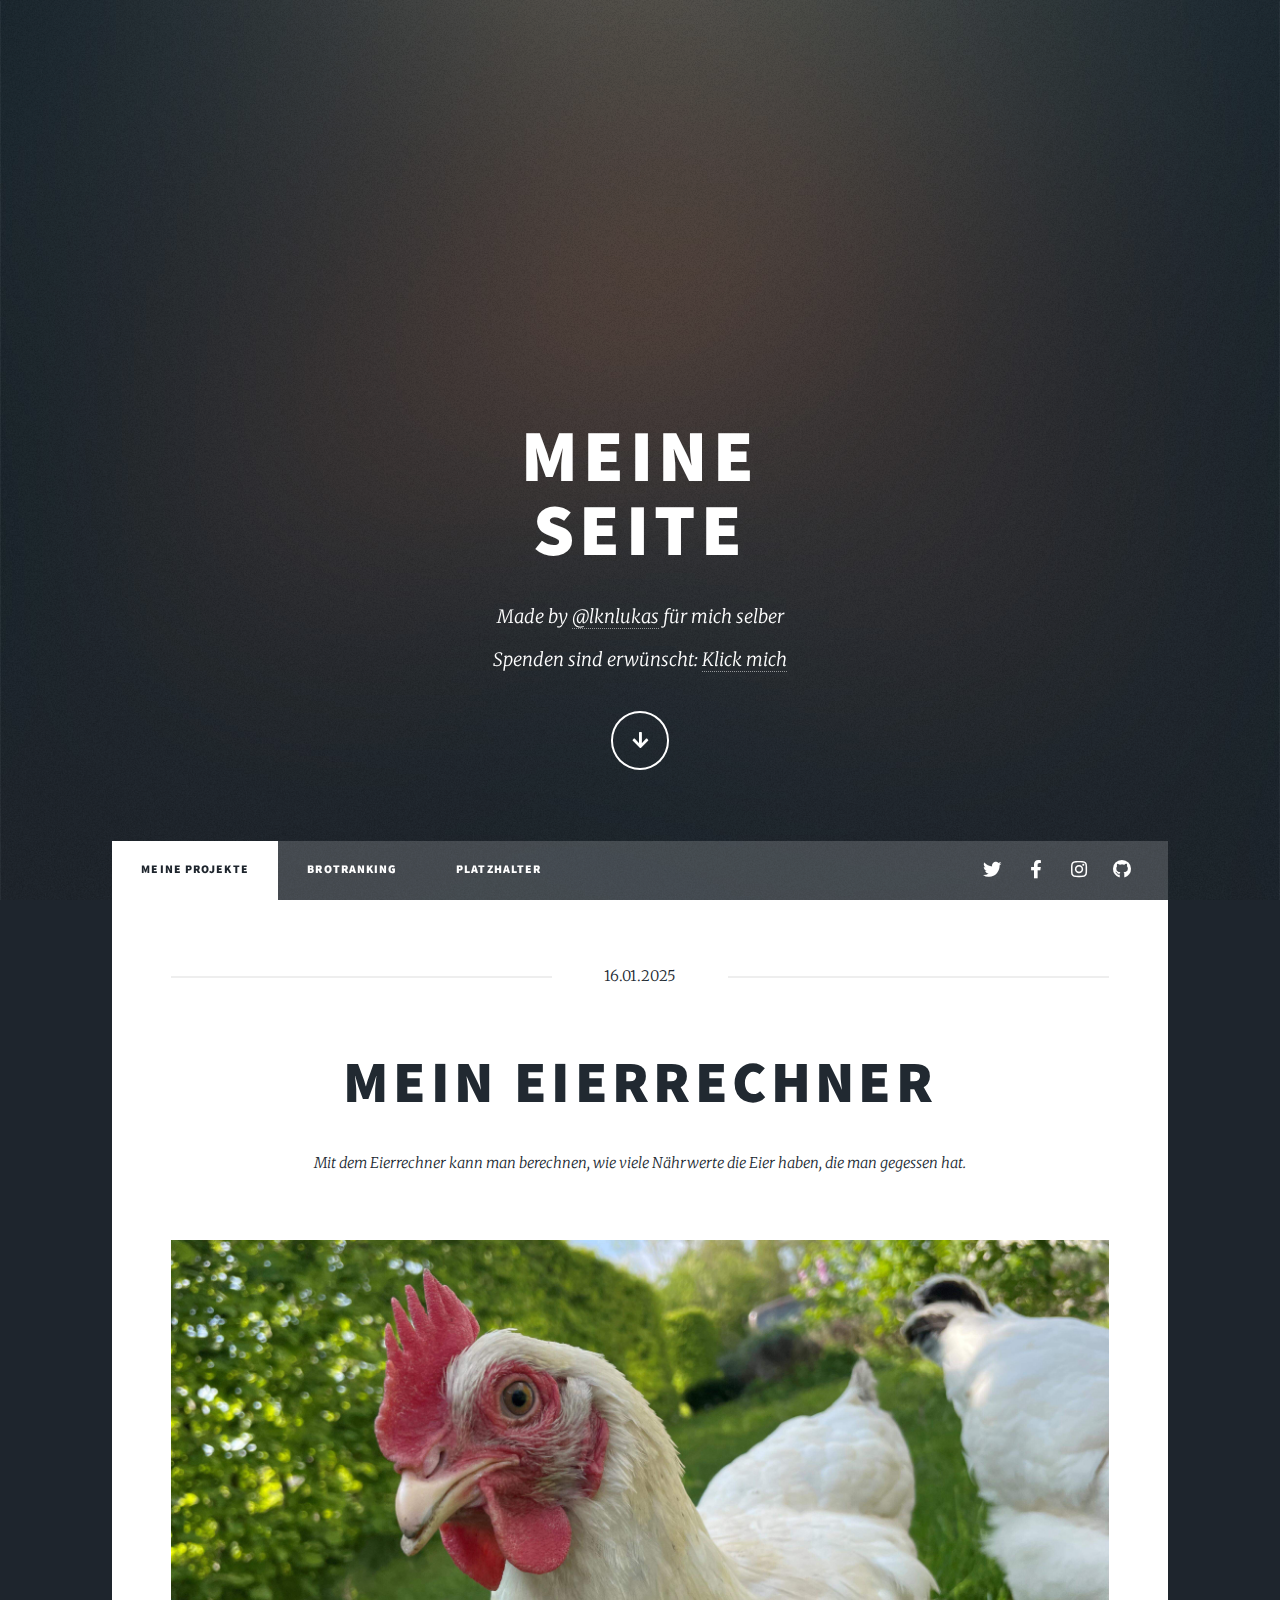
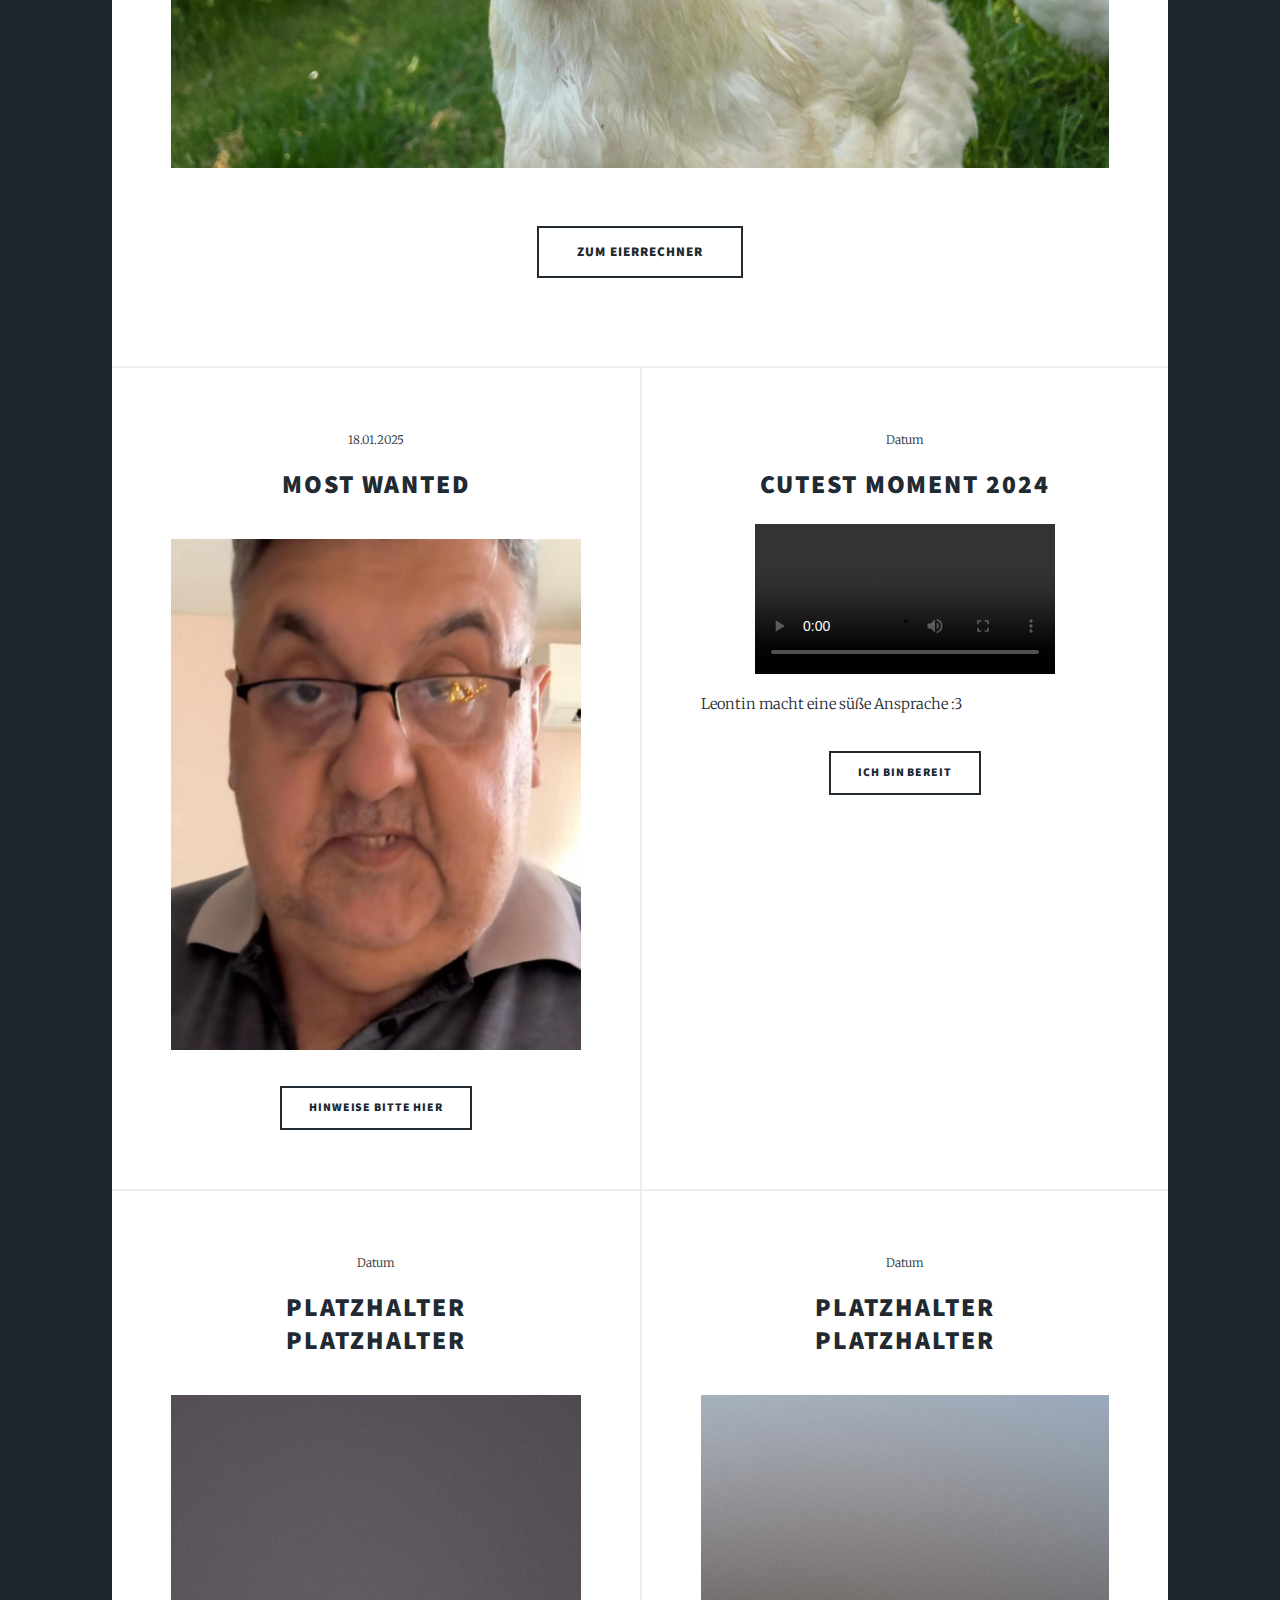
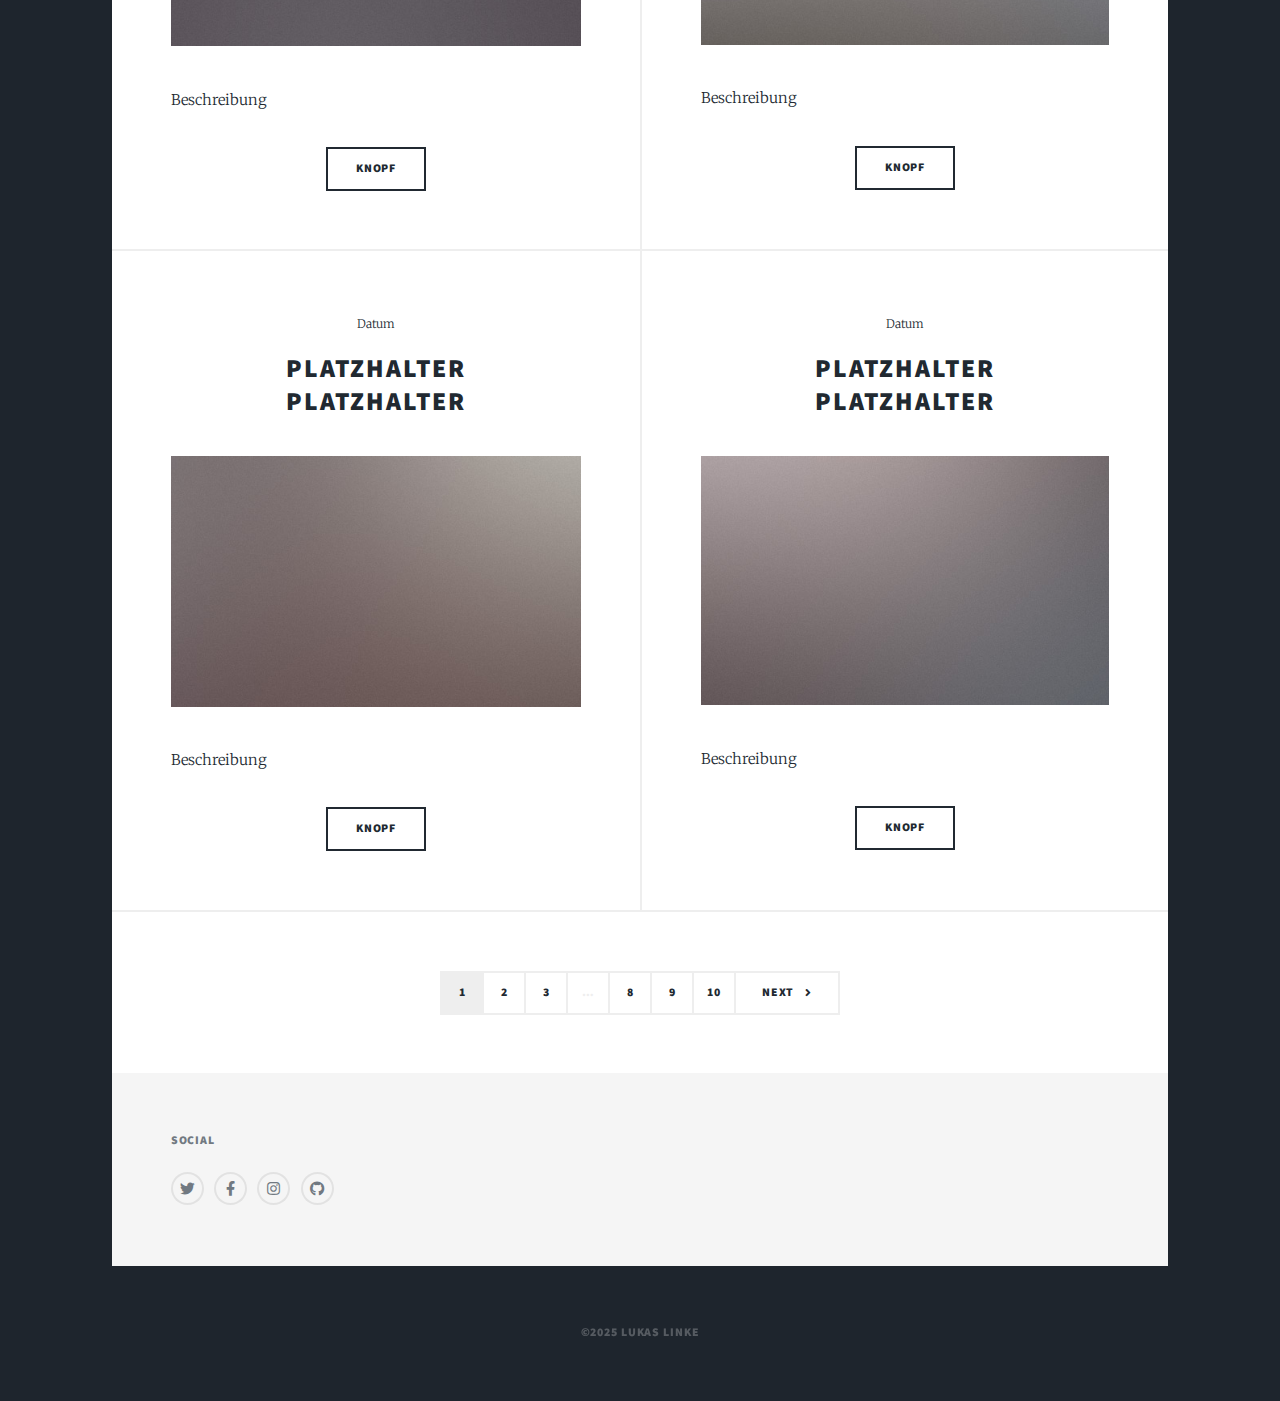
==== commit fe7e3e1b: "Update index.html" ====
--- a/index.html
+++ b/index.html
@@ -1,9 +1,5 @@
 <!DOCTYPE HTML>
-<!--
-	Massively by HTML5 UP
-	html5up.net | @ajlkn
-	Free for personal and commercial use under the CCA 3.0 license (html5up.net/license)
--->
+
 <html>
 	<head>
 		<title>Mhhhhhhh</title>
@@ -80,20 +76,19 @@
 									</ul>
 								</article>
 								<article>
-									<header>
+									  <header>
 										<span class="date">Datum</span>
-										<h2><a href="#">Cutest Moment 2024<br />
-										</a></h2>
-									</header>
-									<video width="640" height="480" controls>
-									  <source src="images/vid1.mp4" type="video/mp4">
-									Your browser does not support the video tag.
-									</video>
-									<p>Leontin macht eine süße Ansprache :3</p>
-									<ul class="actions special">
+										<h2><a href="#">Cutest Moment 2024<br /></a></h2>
+									  </header>
+									  <video class="responsive-video" controls>
+										<source src="images/vid1.mp4" type="video/mp4">
+										Your browser does not support the video tag.
+									  </video>
+									  <p>Leontin macht eine süße Ansprache :3</p>
+									  <ul class="actions special">
 										<li><a href="https://www.youtube.com/watch?v=gGJS8W9emac" class="button">Ich bin bereit</a></li>
-									</ul>
-								</article>
+									  </ul>
+									</article>
 								<article>
 									<header>
 										<span class="date">Datum</span>
@@ -193,4 +188,4 @@
 			<script src="assets/js/main.js"></script>
 
 	</body>
-</html>+</html>
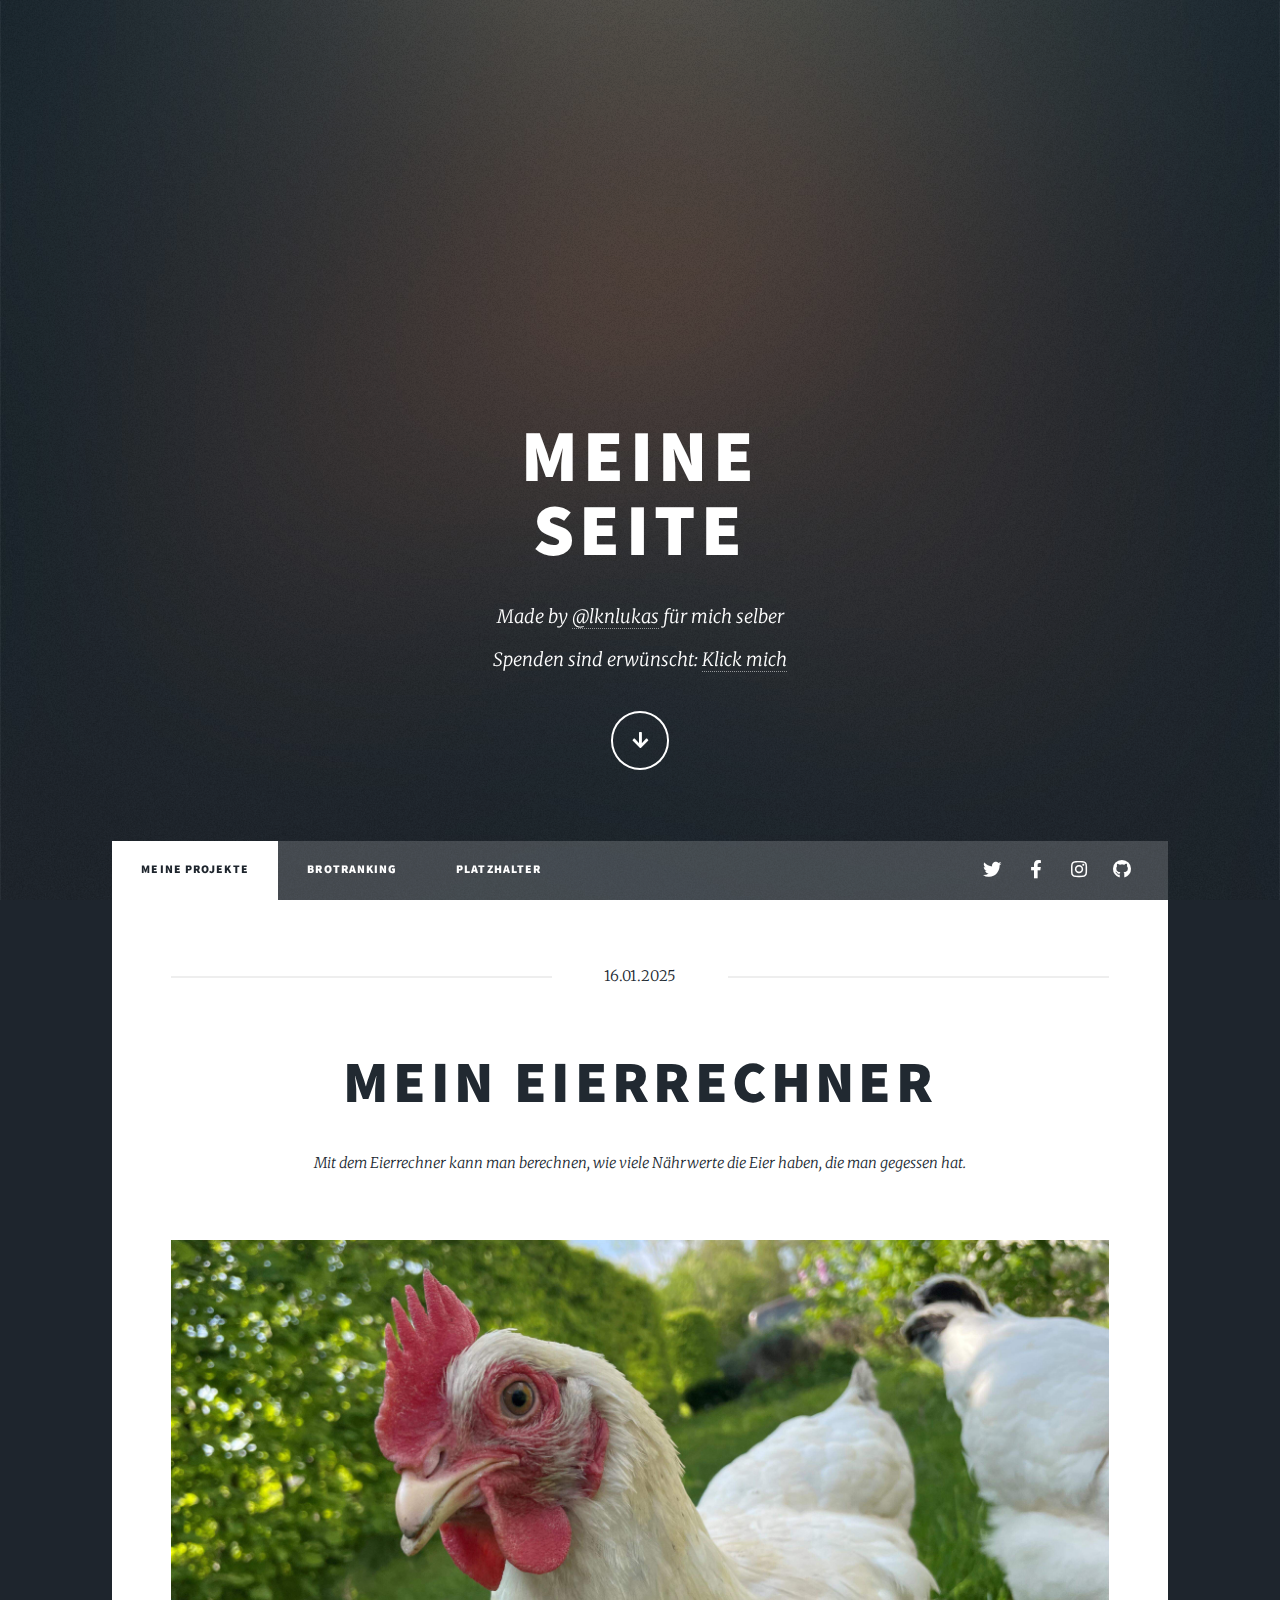
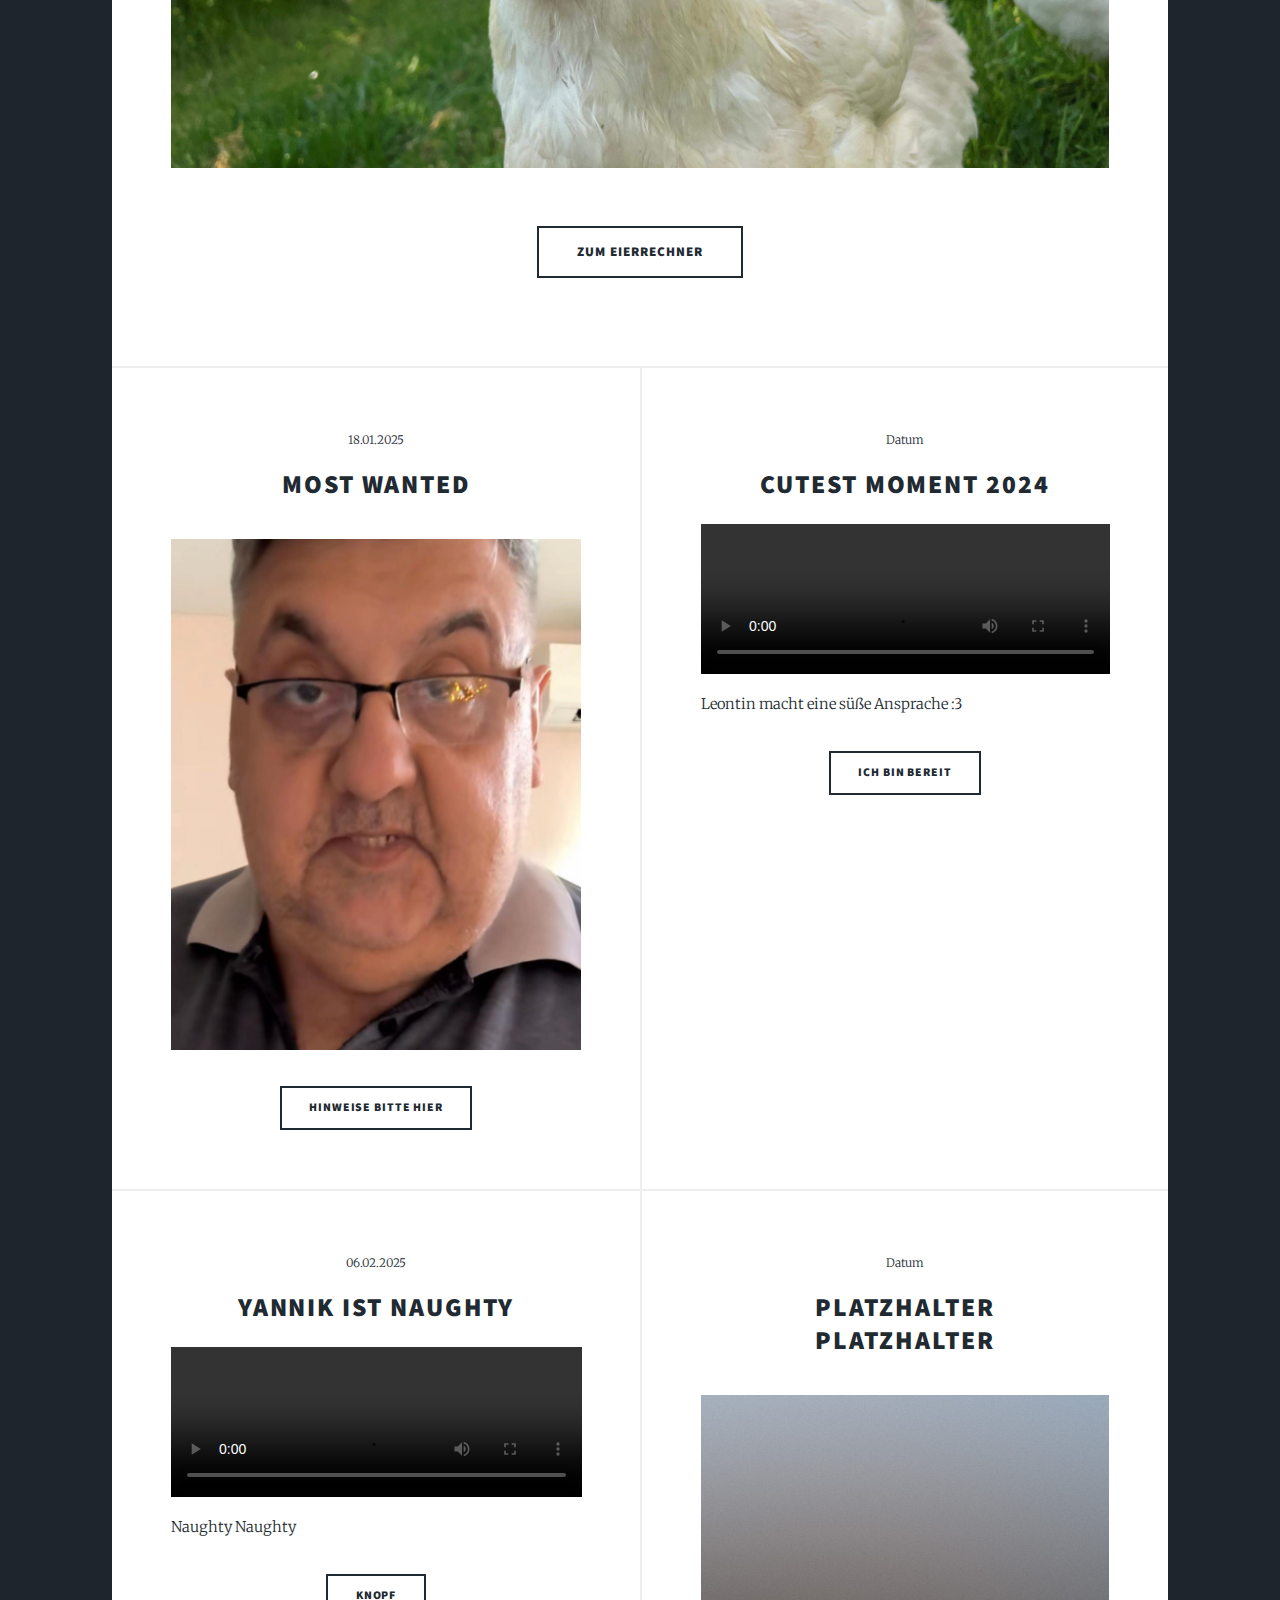
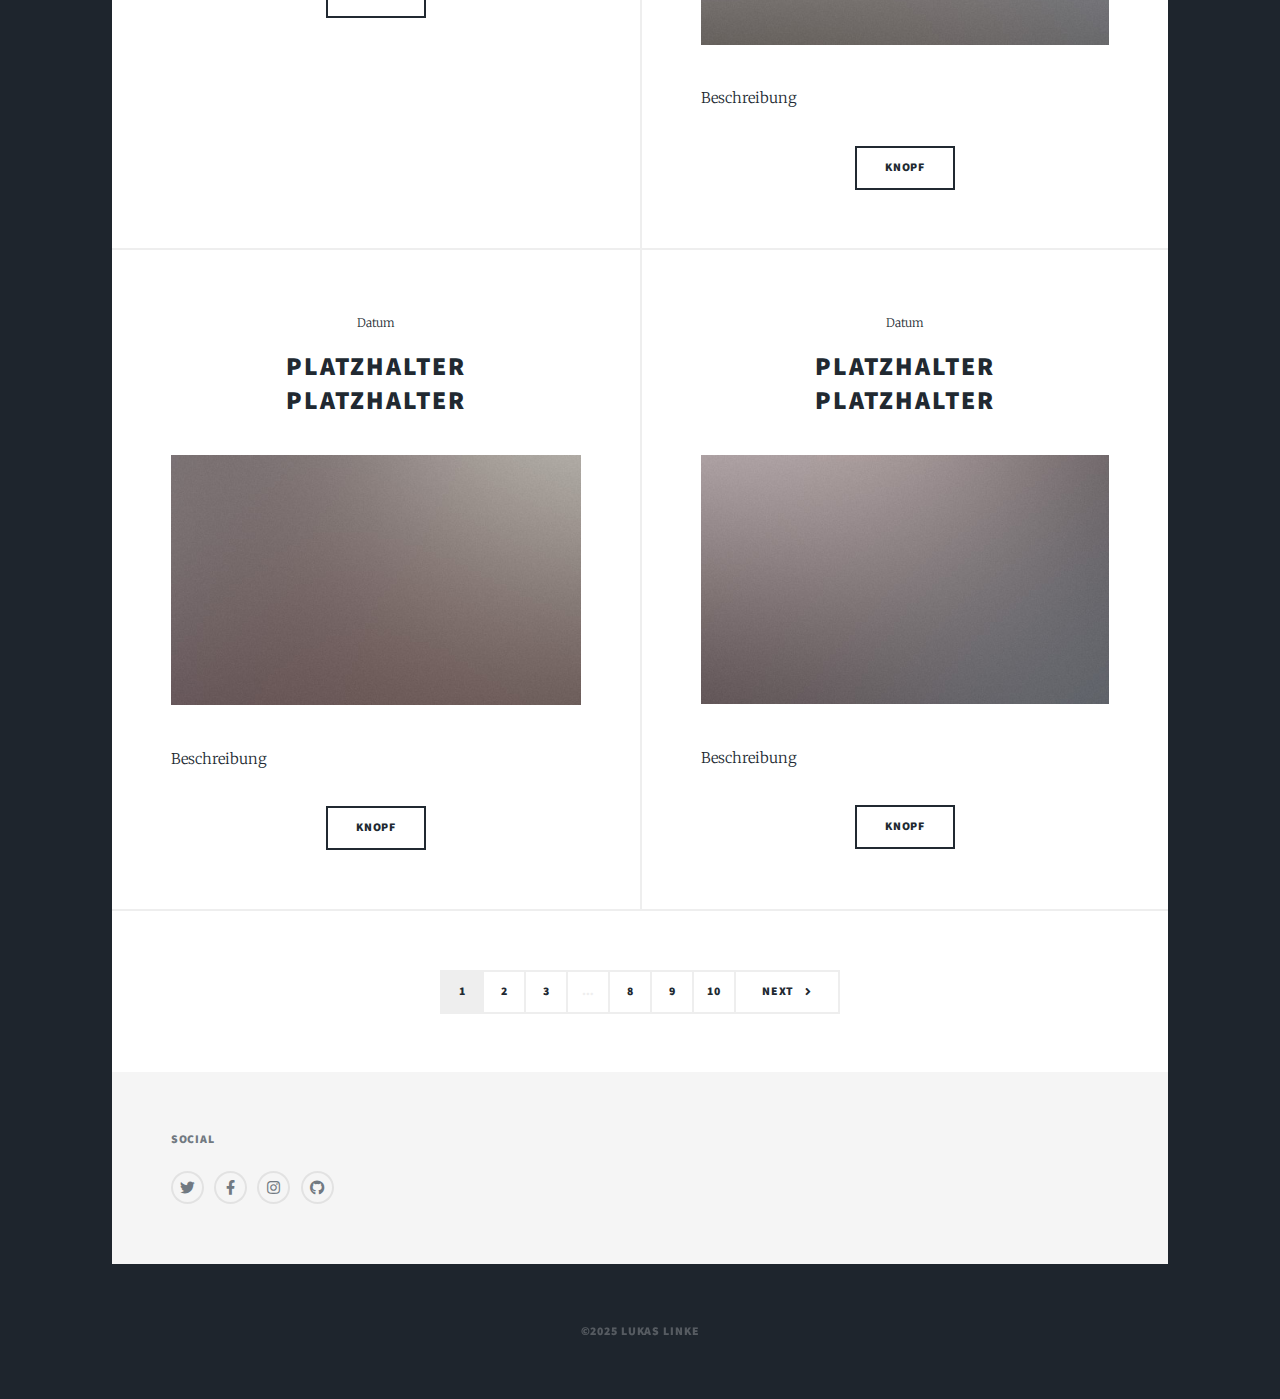
==== commit f4be15ba: "Update index.html" ====
--- a/index.html
+++ b/index.html
@@ -91,12 +91,15 @@
 									</article>
 								<article>
 									<header>
-										<span class="date">Datum</span>
-										<h2><a href="#">Platzhalter<br />
-										Platzhalter</a></h2>
+										<span class="date">06.02.2025</span>
+										<h2><a href="#">Yannik ist naughty<br />
+										</a></h2>
 									</header>
-									<a href="#" class="image fit"><img src="images/pic04.jpg" alt="" /></a>
-									<p>Beschreibung</p>
+									<video class="responsive-video" controls>
+										<source src="images/ararara.mp4" type="video/mp4">
+										Your browser does not support the video tag.
+									</video>
+									<p>Naughty Naughty</p>
 									<ul class="actions special">
 										<li><a href="#" class="button">Knopf</a></li>
 									</ul>
--- a/assets/css/main.css
+++ b/assets/css/main.css
@@ -1,4689 +1,4693 @@
-@import url(fontawesome-all.min.css);
-@import url("https://fonts.googleapis.com/css?family=Merriweather:300,700,300italic,700italic|Source+Sans+Pro:900");
-
+@import url(fontawesome-all.min.css);
+@import url("https://fonts.googleapis.com/css?family=Merriweather:300,700,300italic,700italic|Source+Sans+Pro:900");
+
 /*
 	Massively by HTML5 UP
 	html5up.net | @ajlkn
 	Free for personal and commercial use under the CCA 3.0 license (html5up.net/license)
-*/
-
-html, body, div, span, applet, object,
-iframe, h1, h2, h3, h4, h5, h6, p, blockquote,
-pre, a, abbr, acronym, address, big, cite,
-code, del, dfn, em, img, ins, kbd, q, s, samp,
-small, strike, strong, sub, sup, tt, var, b,
-u, i, center, dl, dt, dd, ol, ul, li, fieldset,
-form, label, legend, table, caption, tbody,
-tfoot, thead, tr, th, td, article, aside,
-canvas, details, embed, figure, figcaption,
-footer, header, hgroup, menu, nav, output, ruby,
-section, summary, time, mark, audio, video {
-	margin: 0;
-	padding: 0;
-	border: 0;
-	font-size: 100%;
-	font: inherit;
-	vertical-align: baseline;}
-
-article, aside, details, figcaption, figure,
-footer, header, hgroup, menu, nav, section {
-	display: block;}
-
-body {
-	line-height: 1;
-}
-
-ol, ul {
-	list-style: none;
-}
-
-blockquote, q {
-	quotes: none;
-}
-
-	blockquote:before, blockquote:after, q:before, q:after {
-		content: '';
-		content: none;
-	}
-
-table {
-	border-collapse: collapse;
-	border-spacing: 0;
-}
-
-body {
-	-webkit-text-size-adjust: none;
-}
-
-mark {
-	background-color: transparent;
-	color: inherit;
-}
-
-input::-moz-focus-inner {
-	border: 0;
-	padding: 0;
-}
-
-input, select, textarea {
-	-moz-appearance: none;
-	-webkit-appearance: none;
-	-ms-appearance: none;
-	appearance: none;
-}
-
-/* Basic */
-
-	@-ms-viewport {
-		width: device-width;
-	}
-
-	body {
-		-ms-overflow-style: scrollbar;
-	}
-
-	@media screen and (max-width: 480px) {
-
-		html, body {
-			min-width: 320px;
-		}
-
-	}
-
-	html {
-		box-sizing: border-box;
-	}
-
-	*, *:before, *:after {
-		box-sizing: inherit;
-	}
-
-	body {
-		background-color: #1e252d;
-	}
-
-		body.is-preload *, body.is-preload *:before, body.is-preload *:after {
-			-moz-animation: none !important;
-			-webkit-animation: none !important;
-			-ms-animation: none !important;
-			animation: none !important;
-			-moz-transition: none !important;
-			-webkit-transition: none !important;
-			-ms-transition: none !important;
-			transition: none !important;
-		}
-
-/* Type */
-
-	html {
-		font-size: 16pt;
-	}
-
-		@media screen and (max-width: 1680px) {
-
-			html {
-				font-size: 12pt;
-			}
-
-		}
-
-		@media screen and (max-width: 1280px) {
-
-			html {
-				font-size: 11pt;
-			}
-
-		}
-
-		@media screen and (max-width: 360px) {
-
-			html {
-				font-size: 10pt;
-			}
-
-		}
-
-	body {
-		color: #212931;
-	}
-
-	body, input, select, textarea {
-		font-family: "Merriweather", Georgia, serif;
-		font-weight: 300;
-		font-size: 1rem;
-		line-height: 2.375;
-	}
-
-	a {
-		-moz-transition: color 0.2s ease-in-out, background-color 0.2s ease-in-out, border-color 0.2s ease-in-out, box-shadow 0.2s ease-in-out;
-		-webkit-transition: color 0.2s ease-in-out, background-color 0.2s ease-in-out, border-color 0.2s ease-in-out, box-shadow 0.2s ease-in-out;
-		-ms-transition: color 0.2s ease-in-out, background-color 0.2s ease-in-out, border-color 0.2s ease-in-out, box-shadow 0.2s ease-in-out;
-		transition: color 0.2s ease-in-out, background-color 0.2s ease-in-out, border-color 0.2s ease-in-out, box-shadow 0.2s ease-in-out;
-		border-bottom: dotted 1px;
-		text-decoration: none;
-	}
-
-		a:hover {
-			border-bottom-color: transparent;
-		}
-
-	strong, b {
-		font-weight: 600;
-	}
-
-	em, i {
-		font-style: italic;
-	}
-
-	p {
-		text-align: justify;
-		margin: 0 0 2rem 0;
-	}
-
-	h1, h2, h3, h4, h5, h6 {
-		font-family: "Source Sans Pro", Helvetica, sans-serif;
-		font-weight: 900;
-		line-height: 1.5;
-		letter-spacing: 0.075em;
-		text-transform: uppercase;
-		margin: 0 0 1rem 0;
-	}
-
-		h1 a, h2 a, h3 a, h4 a, h5 a, h6 a {
-			border-bottom: 0;
-			color: inherit;
-			text-decoration: none;
-		}
-
-	h1 {
-		font-size: 4rem;
-		line-height: 1.1;
-		margin: 0 0 2rem 0;
-	}
-
-	h2 {
-		font-size: 1.75rem;
-		line-height: 1.3;
-		margin: 0 0 1.5rem 0;
-	}
-
-	h3 {
-		font-size: 1.25rem;
-		margin: 0 0 1.5rem 0;
-	}
-
-	h4 {
-		font-size: 1rem;
-	}
-
-	h5 {
-		font-size: 0.9rem;
-	}
-
-	h6 {
-		font-size: 0.8rem;
-	}
-
-	sub {
-		font-size: 0.8rem;
-		position: relative;
-		top: 0.5rem;
-	}
-
-	sup {
-		font-size: 0.8rem;
-		position: relative;
-		top: -0.5rem;
-	}
-
-	blockquote {
-		border-left: solid 4px;
-		font-style: italic;
-		margin: 0 0 2rem 0;
-		padding: 0.5rem 0 0.5rem 2rem;
-	}
-
-	code {
-		border: solid 2px;
-		font-family: "Courier New", monospace;
-		font-size: 0.9rem;
-		margin: 0 0.25rem;
-		padding: 0.25rem 0.65rem;
-	}
-
-	pre {
-		-webkit-overflow-scrolling: touch;
-		font-family: "Courier New", monospace;
-		font-size: 0.9rem;
-		margin: 0 0 2rem 0;
-	}
-
-		pre code {
-			display: block;
-			line-height: 1.75;
-			padding: 1rem 1.5rem;
-			overflow-x: auto;
-		}
-
-	hr {
-		border: 0;
-		border-bottom: solid 2px;
-		margin: 3rem 0;
-	}
-
-		hr.major {
-			margin: 5rem 0;
-		}
-
-	.align-left {
-		text-align: left;
-	}
-
-	.align-center {
-		text-align: center;
-	}
-
-	.align-right {
-		text-align: right;
-	}
-
-	input, select, textarea {
-		color: #212931;
-	}
-
-	a {
-		color: #212931;
-		border-bottom-color: rgba(33, 41, 49, 0.5);
-	}
-
-		a:hover {
-			border-bottom-color: transparent;
-			color: #18bfef !important;
-		}
-
-	strong, b {
-		color: #212931;
-	}
-
-	h1, h2, h3, h4, h5, h6 {
-		color: #212931;
-	}
-
-	blockquote {
-		border-left-color: #eeeeee;
-	}
-
-	code {
-		background: rgba(220, 220, 220, 0.25);
-		border-color: #eeeeee;
-	}
-
-	hr {
-		border-bottom-color: #eeeeee;
-	}
-
-/* Row */
-
-	.row {
-		display: flex;
-		flex-wrap: wrap;
-		box-sizing: border-box;
-		align-items: stretch;
-	}
-
-		.row > * {
-			box-sizing: border-box;
-		}
-
-		.row.gtr-uniform > * > :last-child {
-			margin-bottom: 0;
-		}
-
-		.row.aln-left {
-			justify-content: flex-start;
-		}
-
-		.row.aln-center {
-			justify-content: center;
-		}
-
-		.row.aln-right {
-			justify-content: flex-end;
-		}
-
-		.row.aln-top {
-			align-items: flex-start;
-		}
-
-		.row.aln-middle {
-			align-items: center;
-		}
-
-		.row.aln-bottom {
-			align-items: flex-end;
-		}
-
-		.row > .imp {
-			order: -1;
-		}
-
-		.row > .col-1 {
-			width: 8.33333%;
-		}
-
-		.row > .off-1 {
-			margin-left: 8.33333%;
-		}
-
-		.row > .col-2 {
-			width: 16.66667%;
-		}
-
-		.row > .off-2 {
-			margin-left: 16.66667%;
-		}
-
-		.row > .col-3 {
-			width: 25%;
-		}
-
-		.row > .off-3 {
-			margin-left: 25%;
-		}
-
-		.row > .col-4 {
-			width: 33.33333%;
-		}
-
-		.row > .off-4 {
-			margin-left: 33.33333%;
-		}
-
-		.row > .col-5 {
-			width: 41.66667%;
-		}
-
-		.row > .off-5 {
-			margin-left: 41.66667%;
-		}
-
-		.row > .col-6 {
-			width: 50%;
-		}
-
-		.row > .off-6 {
-			margin-left: 50%;
-		}
-
-		.row > .col-7 {
-			width: 58.33333%;
-		}
-
-		.row > .off-7 {
-			margin-left: 58.33333%;
-		}
-
-		.row > .col-8 {
-			width: 66.66667%;
-		}
-
-		.row > .off-8 {
-			margin-left: 66.66667%;
-		}
-
-		.row > .col-9 {
-			width: 75%;
-		}
-
-		.row > .off-9 {
-			margin-left: 75%;
-		}
-
-		.row > .col-10 {
-			width: 83.33333%;
-		}
-
-		.row > .off-10 {
-			margin-left: 83.33333%;
-		}
-
-		.row > .col-11 {
-			width: 91.66667%;
-		}
-
-		.row > .off-11 {
-			margin-left: 91.66667%;
-		}
-
-		.row > .col-12 {
-			width: 100%;
-		}
-
-		.row > .off-12 {
-			margin-left: 100%;
-		}
-
-		.row.gtr-0 {
-			margin-top: 0;
-			margin-left: 0rem;
-		}
-
-			.row.gtr-0 > * {
-				padding: 0 0 0 0rem;
-			}
-
-			.row.gtr-0.gtr-uniform {
-				margin-top: 0rem;
-			}
-
-				.row.gtr-0.gtr-uniform > * {
-					padding-top: 0rem;
-				}
-
-		.row.gtr-25 {
-			margin-top: 0;
-			margin-left: -0.375rem;
-		}
-
-			.row.gtr-25 > * {
-				padding: 0 0 0 0.375rem;
-			}
-
-			.row.gtr-25.gtr-uniform {
-				margin-top: -0.375rem;
-			}
-
-				.row.gtr-25.gtr-uniform > * {
-					padding-top: 0.375rem;
-				}
-
-		.row.gtr-50 {
-			margin-top: 0;
-			margin-left: -0.75rem;
-		}
-
-			.row.gtr-50 > * {
-				padding: 0 0 0 0.75rem;
-			}
-
-			.row.gtr-50.gtr-uniform {
-				margin-top: -0.75rem;
-			}
-
-				.row.gtr-50.gtr-uniform > * {
-					padding-top: 0.75rem;
-				}
-
-		.row {
-			margin-top: 0;
-			margin-left: -1.5rem;
-		}
-
-			.row > * {
-				padding: 0 0 0 1.5rem;
-			}
-
-			.row.gtr-uniform {
-				margin-top: -1.5rem;
-			}
-
-				.row.gtr-uniform > * {
-					padding-top: 1.5rem;
-				}
-
-		.row.gtr-150 {
-			margin-top: 0;
-			margin-left: -2.25rem;
-		}
-
-			.row.gtr-150 > * {
-				padding: 0 0 0 2.25rem;
-			}
-
-			.row.gtr-150.gtr-uniform {
-				margin-top: -2.25rem;
-			}
-
-				.row.gtr-150.gtr-uniform > * {
-					padding-top: 2.25rem;
-				}
-
-		.row.gtr-200 {
-			margin-top: 0;
-			margin-left: -3rem;
-		}
-
-			.row.gtr-200 > * {
-				padding: 0 0 0 3rem;
-			}
-
-			.row.gtr-200.gtr-uniform {
-				margin-top: -3rem;
-			}
-
-				.row.gtr-200.gtr-uniform > * {
-					padding-top: 3rem;
-				}
-
-		@media screen and (max-width: 1680px) {
-
-			.row {
-				display: flex;
-				flex-wrap: wrap;
-				box-sizing: border-box;
-				align-items: stretch;
-			}
-
-				.row > * {
-					box-sizing: border-box;
-				}
-
-				.row.gtr-uniform > * > :last-child {
-					margin-bottom: 0;
-				}
-
-				.row.aln-left {
-					justify-content: flex-start;
-				}
-
-				.row.aln-center {
-					justify-content: center;
-				}
-
-				.row.aln-right {
-					justify-content: flex-end;
-				}
-
-				.row.aln-top {
-					align-items: flex-start;
-				}
-
-				.row.aln-middle {
-					align-items: center;
-				}
-
-				.row.aln-bottom {
-					align-items: flex-end;
-				}
-
-				.row > .imp-xlarge {
-					order: -1;
-				}
-
-				.row > .col-1-xlarge {
-					width: 8.33333%;
-				}
-
-				.row > .off-1-xlarge {
-					margin-left: 8.33333%;
-				}
-
-				.row > .col-2-xlarge {
-					width: 16.66667%;
-				}
-
-				.row > .off-2-xlarge {
-					margin-left: 16.66667%;
-				}
-
-				.row > .col-3-xlarge {
-					width: 25%;
-				}
-
-				.row > .off-3-xlarge {
-					margin-left: 25%;
-				}
-
-				.row > .col-4-xlarge {
-					width: 33.33333%;
-				}
-
-				.row > .off-4-xlarge {
-					margin-left: 33.33333%;
-				}
-
-				.row > .col-5-xlarge {
-					width: 41.66667%;
-				}
-
-				.row > .off-5-xlarge {
-					margin-left: 41.66667%;
-				}
-
-				.row > .col-6-xlarge {
-					width: 50%;
-				}
-
-				.row > .off-6-xlarge {
-					margin-left: 50%;
-				}
-
-				.row > .col-7-xlarge {
-					width: 58.33333%;
-				}
-
-				.row > .off-7-xlarge {
-					margin-left: 58.33333%;
-				}
-
-				.row > .col-8-xlarge {
-					width: 66.66667%;
-				}
-
-				.row > .off-8-xlarge {
-					margin-left: 66.66667%;
-				}
-
-				.row > .col-9-xlarge {
-					width: 75%;
-				}
-
-				.row > .off-9-xlarge {
-					margin-left: 75%;
-				}
-
-				.row > .col-10-xlarge {
-					width: 83.33333%;
-				}
-
-				.row > .off-10-xlarge {
-					margin-left: 83.33333%;
-				}
-
-				.row > .col-11-xlarge {
-					width: 91.66667%;
-				}
-
-				.row > .off-11-xlarge {
-					margin-left: 91.66667%;
-				}
-
-				.row > .col-12-xlarge {
-					width: 100%;
-				}
-
-				.row > .off-12-xlarge {
-					margin-left: 100%;
-				}
-
-				.row.gtr-0 {
-					margin-top: 0;
-					margin-left: 0rem;
-				}
-
-					.row.gtr-0 > * {
-						padding: 0 0 0 0rem;
-					}
-
-					.row.gtr-0.gtr-uniform {
-						margin-top: 0rem;
-					}
-
-						.row.gtr-0.gtr-uniform > * {
-							padding-top: 0rem;
-						}
-
-				.row.gtr-25 {
-					margin-top: 0;
-					margin-left: -0.375rem;
-				}
-
-					.row.gtr-25 > * {
-						padding: 0 0 0 0.375rem;
-					}
-
-					.row.gtr-25.gtr-uniform {
-						margin-top: -0.375rem;
-					}
-
-						.row.gtr-25.gtr-uniform > * {
-							padding-top: 0.375rem;
-						}
-
-				.row.gtr-50 {
-					margin-top: 0;
-					margin-left: -0.75rem;
-				}
-
-					.row.gtr-50 > * {
-						padding: 0 0 0 0.75rem;
-					}
-
-					.row.gtr-50.gtr-uniform {
-						margin-top: -0.75rem;
-					}
-
-						.row.gtr-50.gtr-uniform > * {
-							padding-top: 0.75rem;
-						}
-
-				.row {
-					margin-top: 0;
-					margin-left: -1.5rem;
-				}
-
-					.row > * {
-						padding: 0 0 0 1.5rem;
-					}
-
-					.row.gtr-uniform {
-						margin-top: -1.5rem;
-					}
-
-						.row.gtr-uniform > * {
-							padding-top: 1.5rem;
-						}
-
-				.row.gtr-150 {
-					margin-top: 0;
-					margin-left: -2.25rem;
-				}
-
-					.row.gtr-150 > * {
-						padding: 0 0 0 2.25rem;
-					}
-
-					.row.gtr-150.gtr-uniform {
-						margin-top: -2.25rem;
-					}
-
-						.row.gtr-150.gtr-uniform > * {
-							padding-top: 2.25rem;
-						}
-
-				.row.gtr-200 {
-					margin-top: 0;
-					margin-left: -3rem;
-				}
-
-					.row.gtr-200 > * {
-						padding: 0 0 0 3rem;
-					}
-
-					.row.gtr-200.gtr-uniform {
-						margin-top: -3rem;
-					}
-
-						.row.gtr-200.gtr-uniform > * {
-							padding-top: 3rem;
-						}
-
-		}
-
-		@media screen and (max-width: 1280px) {
-
-			.row {
-				display: flex;
-				flex-wrap: wrap;
-				box-sizing: border-box;
-				align-items: stretch;
-			}
-
-				.row > * {
-					box-sizing: border-box;
-				}
-
-				.row.gtr-uniform > * > :last-child {
-					margin-bottom: 0;
-				}
-
-				.row.aln-left {
-					justify-content: flex-start;
-				}
-
-				.row.aln-center {
-					justify-content: center;
-				}
-
-				.row.aln-right {
-					justify-content: flex-end;
-				}
-
-				.row.aln-top {
-					align-items: flex-start;
-				}
-
-				.row.aln-middle {
-					align-items: center;
-				}
-
-				.row.aln-bottom {
-					align-items: flex-end;
-				}
-
-				.row > .imp-large {
-					order: -1;
-				}
-
-				.row > .col-1-large {
-					width: 8.33333%;
-				}
-
-				.row > .off-1-large {
-					margin-left: 8.33333%;
-				}
-
-				.row > .col-2-large {
-					width: 16.66667%;
-				}
-
-				.row > .off-2-large {
-					margin-left: 16.66667%;
-				}
-
-				.row > .col-3-large {
-					width: 25%;
-				}
-
-				.row > .off-3-large {
-					margin-left: 25%;
-				}
-
-				.row > .col-4-large {
-					width: 33.33333%;
-				}
-
-				.row > .off-4-large {
-					margin-left: 33.33333%;
-				}
-
-				.row > .col-5-large {
-					width: 41.66667%;
-				}
-
-				.row > .off-5-large {
-					margin-left: 41.66667%;
-				}
-
-				.row > .col-6-large {
-					width: 50%;
-				}
-
-				.row > .off-6-large {
-					margin-left: 50%;
-				}
-
-				.row > .col-7-large {
-					width: 58.33333%;
-				}
-
-				.row > .off-7-large {
-					margin-left: 58.33333%;
-				}
-
-				.row > .col-8-large {
-					width: 66.66667%;
-				}
-
-				.row > .off-8-large {
-					margin-left: 66.66667%;
-				}
-
-				.row > .col-9-large {
-					width: 75%;
-				}
-
-				.row > .off-9-large {
-					margin-left: 75%;
-				}
-
-				.row > .col-10-large {
-					width: 83.33333%;
-				}
-
-				.row > .off-10-large {
-					margin-left: 83.33333%;
-				}
-
-				.row > .col-11-large {
-					width: 91.66667%;
-				}
-
-				.row > .off-11-large {
-					margin-left: 91.66667%;
-				}
-
-				.row > .col-12-large {
-					width: 100%;
-				}
-
-				.row > .off-12-large {
-					margin-left: 100%;
-				}
-
-				.row.gtr-0 {
-					margin-top: 0;
-					margin-left: 0rem;
-				}
-
-					.row.gtr-0 > * {
-						padding: 0 0 0 0rem;
-					}
-
-					.row.gtr-0.gtr-uniform {
-						margin-top: 0rem;
-					}
-
-						.row.gtr-0.gtr-uniform > * {
-							padding-top: 0rem;
-						}
-
-				.row.gtr-25 {
-					margin-top: 0;
-					margin-left: -0.375rem;
-				}
-
-					.row.gtr-25 > * {
-						padding: 0 0 0 0.375rem;
-					}
-
-					.row.gtr-25.gtr-uniform {
-						margin-top: -0.375rem;
-					}
-
-						.row.gtr-25.gtr-uniform > * {
-							padding-top: 0.375rem;
-						}
-
-				.row.gtr-50 {
-					margin-top: 0;
-					margin-left: -0.75rem;
-				}
-
-					.row.gtr-50 > * {
-						padding: 0 0 0 0.75rem;
-					}
-
-					.row.gtr-50.gtr-uniform {
-						margin-top: -0.75rem;
-					}
-
-						.row.gtr-50.gtr-uniform > * {
-							padding-top: 0.75rem;
-						}
-
-				.row {
-					margin-top: 0;
-					margin-left: -1.5rem;
-				}
-
-					.row > * {
-						padding: 0 0 0 1.5rem;
-					}
-
-					.row.gtr-uniform {
-						margin-top: -1.5rem;
-					}
-
-						.row.gtr-uniform > * {
-							padding-top: 1.5rem;
-						}
-
-				.row.gtr-150 {
-					margin-top: 0;
-					margin-left: -2.25rem;
-				}
-
-					.row.gtr-150 > * {
-						padding: 0 0 0 2.25rem;
-					}
-
-					.row.gtr-150.gtr-uniform {
-						margin-top: -2.25rem;
-					}
-
-						.row.gtr-150.gtr-uniform > * {
-							padding-top: 2.25rem;
-						}
-
-				.row.gtr-200 {
-					margin-top: 0;
-					margin-left: -3rem;
-				}
-
-					.row.gtr-200 > * {
-						padding: 0 0 0 3rem;
-					}
-
-					.row.gtr-200.gtr-uniform {
-						margin-top: -3rem;
-					}
-
-						.row.gtr-200.gtr-uniform > * {
-							padding-top: 3rem;
-						}
-
-		}
-
-		@media screen and (max-width: 980px) {
-
-			.row {
-				display: flex;
-				flex-wrap: wrap;
-				box-sizing: border-box;
-				align-items: stretch;
-			}
-
-				.row > * {
-					box-sizing: border-box;
-				}
-
-				.row.gtr-uniform > * > :last-child {
-					margin-bottom: 0;
-				}
-
-				.row.aln-left {
-					justify-content: flex-start;
-				}
-
-				.row.aln-center {
-					justify-content: center;
-				}
-
-				.row.aln-right {
-					justify-content: flex-end;
-				}
-
-				.row.aln-top {
-					align-items: flex-start;
-				}
-
-				.row.aln-middle {
-					align-items: center;
-				}
-
-				.row.aln-bottom {
-					align-items: flex-end;
-				}
-
-				.row > .imp-medium {
-					order: -1;
-				}
-
-				.row > .col-1-medium {
-					width: 8.33333%;
-				}
-
-				.row > .off-1-medium {
-					margin-left: 8.33333%;
-				}
-
-				.row > .col-2-medium {
-					width: 16.66667%;
-				}
-
-				.row > .off-2-medium {
-					margin-left: 16.66667%;
-				}
-
-				.row > .col-3-medium {
-					width: 25%;
-				}
-
-				.row > .off-3-medium {
-					margin-left: 25%;
-				}
-
-				.row > .col-4-medium {
-					width: 33.33333%;
-				}
-
-				.row > .off-4-medium {
-					margin-left: 33.33333%;
-				}
-
-				.row > .col-5-medium {
-					width: 41.66667%;
-				}
-
-				.row > .off-5-medium {
-					margin-left: 41.66667%;
-				}
-
-				.row > .col-6-medium {
-					width: 50%;
-				}
-
-				.row > .off-6-medium {
-					margin-left: 50%;
-				}
-
-				.row > .col-7-medium {
-					width: 58.33333%;
-				}
-
-				.row > .off-7-medium {
-					margin-left: 58.33333%;
-				}
-
-				.row > .col-8-medium {
-					width: 66.66667%;
-				}
-
-				.row > .off-8-medium {
-					margin-left: 66.66667%;
-				}
-
-				.row > .col-9-medium {
-					width: 75%;
-				}
-
-				.row > .off-9-medium {
-					margin-left: 75%;
-				}
-
-				.row > .col-10-medium {
-					width: 83.33333%;
-				}
-
-				.row > .off-10-medium {
-					margin-left: 83.33333%;
-				}
-
-				.row > .col-11-medium {
-					width: 91.66667%;
-				}
-
-				.row > .off-11-medium {
-					margin-left: 91.66667%;
-				}
-
-				.row > .col-12-medium {
-					width: 100%;
-				}
-
-				.row > .off-12-medium {
-					margin-left: 100%;
-				}
-
-				.row.gtr-0 {
-					margin-top: 0;
-					margin-left: 0rem;
-				}
-
-					.row.gtr-0 > * {
-						padding: 0 0 0 0rem;
-					}
-
-					.row.gtr-0.gtr-uniform {
-						margin-top: 0rem;
-					}
-
-						.row.gtr-0.gtr-uniform > * {
-							padding-top: 0rem;
-						}
-
-				.row.gtr-25 {
-					margin-top: 0;
-					margin-left: -0.375rem;
-				}
-
-					.row.gtr-25 > * {
-						padding: 0 0 0 0.375rem;
-					}
-
-					.row.gtr-25.gtr-uniform {
-						margin-top: -0.375rem;
-					}
-
-						.row.gtr-25.gtr-uniform > * {
-							padding-top: 0.375rem;
-						}
-
-				.row.gtr-50 {
-					margin-top: 0;
-					margin-left: -0.75rem;
-				}
-
-					.row.gtr-50 > * {
-						padding: 0 0 0 0.75rem;
-					}
-
-					.row.gtr-50.gtr-uniform {
-						margin-top: -0.75rem;
-					}
-
-						.row.gtr-50.gtr-uniform > * {
-							padding-top: 0.75rem;
-						}
-
-				.row {
-					margin-top: 0;
-					margin-left: -1.5rem;
-				}
-
-					.row > * {
-						padding: 0 0 0 1.5rem;
-					}
-
-					.row.gtr-uniform {
-						margin-top: -1.5rem;
-					}
-
-						.row.gtr-uniform > * {
-							padding-top: 1.5rem;
-						}
-
-				.row.gtr-150 {
-					margin-top: 0;
-					margin-left: -2.25rem;
-				}
-
-					.row.gtr-150 > * {
-						padding: 0 0 0 2.25rem;
-					}
-
-					.row.gtr-150.gtr-uniform {
-						margin-top: -2.25rem;
-					}
-
-						.row.gtr-150.gtr-uniform > * {
-							padding-top: 2.25rem;
-						}
-
-				.row.gtr-200 {
-					margin-top: 0;
-					margin-left: -3rem;
-				}
-
-					.row.gtr-200 > * {
-						padding: 0 0 0 3rem;
-					}
-
-					.row.gtr-200.gtr-uniform {
-						margin-top: -3rem;
-					}
-
-						.row.gtr-200.gtr-uniform > * {
-							padding-top: 3rem;
-						}
-
-		}
-
-		@media screen and (max-width: 736px) {
-
-			.row {
-				display: flex;
-				flex-wrap: wrap;
-				box-sizing: border-box;
-				align-items: stretch;
-			}
-
-				.row > * {
-					box-sizing: border-box;
-				}
-
-				.row.gtr-uniform > * > :last-child {
-					margin-bottom: 0;
-				}
-
-				.row.aln-left {
-					justify-content: flex-start;
-				}
-
-				.row.aln-center {
-					justify-content: center;
-				}
-
-				.row.aln-right {
-					justify-content: flex-end;
-				}
-
-				.row.aln-top {
-					align-items: flex-start;
-				}
-
-				.row.aln-middle {
-					align-items: center;
-				}
-
-				.row.aln-bottom {
-					align-items: flex-end;
-				}
-
-				.row > .imp-small {
-					order: -1;
-				}
-
-				.row > .col-1-small {
-					width: 8.33333%;
-				}
-
-				.row > .off-1-small {
-					margin-left: 8.33333%;
-				}
-
-				.row > .col-2-small {
-					width: 16.66667%;
-				}
-
-				.row > .off-2-small {
-					margin-left: 16.66667%;
-				}
-
-				.row > .col-3-small {
-					width: 25%;
-				}
-
-				.row > .off-3-small {
-					margin-left: 25%;
-				}
-
-				.row > .col-4-small {
-					width: 33.33333%;
-				}
-
-				.row > .off-4-small {
-					margin-left: 33.33333%;
-				}
-
-				.row > .col-5-small {
-					width: 41.66667%;
-				}
-
-				.row > .off-5-small {
-					margin-left: 41.66667%;
-				}
-
-				.row > .col-6-small {
-					width: 50%;
-				}
-
-				.row > .off-6-small {
-					margin-left: 50%;
-				}
-
-				.row > .col-7-small {
-					width: 58.33333%;
-				}
-
-				.row > .off-7-small {
-					margin-left: 58.33333%;
-				}
-
-				.row > .col-8-small {
-					width: 66.66667%;
-				}
-
-				.row > .off-8-small {
-					margin-left: 66.66667%;
-				}
-
-				.row > .col-9-small {
-					width: 75%;
-				}
-
-				.row > .off-9-small {
-					margin-left: 75%;
-				}
-
-				.row > .col-10-small {
-					width: 83.33333%;
-				}
-
-				.row > .off-10-small {
-					margin-left: 83.33333%;
-				}
-
-				.row > .col-11-small {
-					width: 91.66667%;
-				}
-
-				.row > .off-11-small {
-					margin-left: 91.66667%;
-				}
-
-				.row > .col-12-small {
-					width: 100%;
-				}
-
-				.row > .off-12-small {
-					margin-left: 100%;
-				}
-
-				.row.gtr-0 {
-					margin-top: 0;
-					margin-left: 0rem;
-				}
-
-					.row.gtr-0 > * {
-						padding: 0 0 0 0rem;
-					}
-
-					.row.gtr-0.gtr-uniform {
-						margin-top: 0rem;
-					}
-
-						.row.gtr-0.gtr-uniform > * {
-							padding-top: 0rem;
-						}
-
-				.row.gtr-25 {
-					margin-top: 0;
-					margin-left: -0.375rem;
-				}
-
-					.row.gtr-25 > * {
-						padding: 0 0 0 0.375rem;
-					}
-
-					.row.gtr-25.gtr-uniform {
-						margin-top: -0.375rem;
-					}
-
-						.row.gtr-25.gtr-uniform > * {
-							padding-top: 0.375rem;
-						}
-
-				.row.gtr-50 {
-					margin-top: 0;
-					margin-left: -0.75rem;
-				}
-
-					.row.gtr-50 > * {
-						padding: 0 0 0 0.75rem;
-					}
-
-					.row.gtr-50.gtr-uniform {
-						margin-top: -0.75rem;
-					}
-
-						.row.gtr-50.gtr-uniform > * {
-							padding-top: 0.75rem;
-						}
-
-				.row {
-					margin-top: 0;
-					margin-left: -1.5rem;
-				}
-
-					.row > * {
-						padding: 0 0 0 1.5rem;
-					}
-
-					.row.gtr-uniform {
-						margin-top: -1.5rem;
-					}
-
-						.row.gtr-uniform > * {
-							padding-top: 1.5rem;
-						}
-
-				.row.gtr-150 {
-					margin-top: 0;
-					margin-left: -2.25rem;
-				}
-
-					.row.gtr-150 > * {
-						padding: 0 0 0 2.25rem;
-					}
-
-					.row.gtr-150.gtr-uniform {
-						margin-top: -2.25rem;
-					}
-
-						.row.gtr-150.gtr-uniform > * {
-							padding-top: 2.25rem;
-						}
-
-				.row.gtr-200 {
-					margin-top: 0;
-					margin-left: -3rem;
-				}
-
-					.row.gtr-200 > * {
-						padding: 0 0 0 3rem;
-					}
-
-					.row.gtr-200.gtr-uniform {
-						margin-top: -3rem;
-					}
-
-						.row.gtr-200.gtr-uniform > * {
-							padding-top: 3rem;
-						}
-
-		}
-
-		@media screen and (max-width: 480px) {
-
-			.row {
-				display: flex;
-				flex-wrap: wrap;
-				box-sizing: border-box;
-				align-items: stretch;
-			}
-
-				.row > * {
-					box-sizing: border-box;
-				}
-
-				.row.gtr-uniform > * > :last-child {
-					margin-bottom: 0;
-				}
-
-				.row.aln-left {
-					justify-content: flex-start;
-				}
-
-				.row.aln-center {
-					justify-content: center;
-				}
-
-				.row.aln-right {
-					justify-content: flex-end;
-				}
-
-				.row.aln-top {
-					align-items: flex-start;
-				}
-
-				.row.aln-middle {
-					align-items: center;
-				}
-
-				.row.aln-bottom {
-					align-items: flex-end;
-				}
-
-				.row > .imp-xsmall {
-					order: -1;
-				}
-
-				.row > .col-1-xsmall {
-					width: 8.33333%;
-				}
-
-				.row > .off-1-xsmall {
-					margin-left: 8.33333%;
-				}
-
-				.row > .col-2-xsmall {
-					width: 16.66667%;
-				}
-
-				.row > .off-2-xsmall {
-					margin-left: 16.66667%;
-				}
-
-				.row > .col-3-xsmall {
-					width: 25%;
-				}
-
-				.row > .off-3-xsmall {
-					margin-left: 25%;
-				}
-
-				.row > .col-4-xsmall {
-					width: 33.33333%;
-				}
-
-				.row > .off-4-xsmall {
-					margin-left: 33.33333%;
-				}
-
-				.row > .col-5-xsmall {
-					width: 41.66667%;
-				}
-
-				.row > .off-5-xsmall {
-					margin-left: 41.66667%;
-				}
-
-				.row > .col-6-xsmall {
-					width: 50%;
-				}
-
-				.row > .off-6-xsmall {
-					margin-left: 50%;
-				}
-
-				.row > .col-7-xsmall {
-					width: 58.33333%;
-				}
-
-				.row > .off-7-xsmall {
-					margin-left: 58.33333%;
-				}
-
-				.row > .col-8-xsmall {
-					width: 66.66667%;
-				}
-
-				.row > .off-8-xsmall {
-					margin-left: 66.66667%;
-				}
-
-				.row > .col-9-xsmall {
-					width: 75%;
-				}
-
-				.row > .off-9-xsmall {
-					margin-left: 75%;
-				}
-
-				.row > .col-10-xsmall {
-					width: 83.33333%;
-				}
-
-				.row > .off-10-xsmall {
-					margin-left: 83.33333%;
-				}
-
-				.row > .col-11-xsmall {
-					width: 91.66667%;
-				}
-
-				.row > .off-11-xsmall {
-					margin-left: 91.66667%;
-				}
-
-				.row > .col-12-xsmall {
-					width: 100%;
-				}
-
-				.row > .off-12-xsmall {
-					margin-left: 100%;
-				}
-
-				.row.gtr-0 {
-					margin-top: 0;
-					margin-left: 0rem;
-				}
-
-					.row.gtr-0 > * {
-						padding: 0 0 0 0rem;
-					}
-
-					.row.gtr-0.gtr-uniform {
-						margin-top: 0rem;
-					}
-
-						.row.gtr-0.gtr-uniform > * {
-							padding-top: 0rem;
-						}
-
-				.row.gtr-25 {
-					margin-top: 0;
-					margin-left: -0.375rem;
-				}
-
-					.row.gtr-25 > * {
-						padding: 0 0 0 0.375rem;
-					}
-
-					.row.gtr-25.gtr-uniform {
-						margin-top: -0.375rem;
-					}
-
-						.row.gtr-25.gtr-uniform > * {
-							padding-top: 0.375rem;
-						}
-
-				.row.gtr-50 {
-					margin-top: 0;
-					margin-left: -0.75rem;
-				}
-
-					.row.gtr-50 > * {
-						padding: 0 0 0 0.75rem;
-					}
-
-					.row.gtr-50.gtr-uniform {
-						margin-top: -0.75rem;
-					}
-
-						.row.gtr-50.gtr-uniform > * {
-							padding-top: 0.75rem;
-						}
-
-				.row {
-					margin-top: 0;
-					margin-left: -1.5rem;
-				}
-
-					.row > * {
-						padding: 0 0 0 1.5rem;
-					}
-
-					.row.gtr-uniform {
-						margin-top: -1.5rem;
-					}
-
-						.row.gtr-uniform > * {
-							padding-top: 1.5rem;
-						}
-
-				.row.gtr-150 {
-					margin-top: 0;
-					margin-left: -2.25rem;
-				}
-
-					.row.gtr-150 > * {
-						padding: 0 0 0 2.25rem;
-					}
-
-					.row.gtr-150.gtr-uniform {
-						margin-top: -2.25rem;
-					}
-
-						.row.gtr-150.gtr-uniform > * {
-							padding-top: 2.25rem;
-						}
-
-				.row.gtr-200 {
-					margin-top: 0;
-					margin-left: -3rem;
-				}
-
-					.row.gtr-200 > * {
-						padding: 0 0 0 3rem;
-					}
-
-					.row.gtr-200.gtr-uniform {
-						margin-top: -3rem;
-					}
-
-						.row.gtr-200.gtr-uniform > * {
-							padding-top: 3rem;
-						}
-
-		}
-
-		@media screen and (max-width: 360px) {
-
-			.row {
-				display: flex;
-				flex-wrap: wrap;
-				box-sizing: border-box;
-				align-items: stretch;
-			}
-
-				.row > * {
-					box-sizing: border-box;
-				}
-
-				.row.gtr-uniform > * > :last-child {
-					margin-bottom: 0;
-				}
-
-				.row.aln-left {
-					justify-content: flex-start;
-				}
-
-				.row.aln-center {
-					justify-content: center;
-				}
-
-				.row.aln-right {
-					justify-content: flex-end;
-				}
-
-				.row.aln-top {
-					align-items: flex-start;
-				}
-
-				.row.aln-middle {
-					align-items: center;
-				}
-
-				.row.aln-bottom {
-					align-items: flex-end;
-				}
-
-				.row > .imp-xxsmall {
-					order: -1;
-				}
-
-				.row > .col-1-xxsmall {
-					width: 8.33333%;
-				}
-
-				.row > .off-1-xxsmall {
-					margin-left: 8.33333%;
-				}
-
-				.row > .col-2-xxsmall {
-					width: 16.66667%;
-				}
-
-				.row > .off-2-xxsmall {
-					margin-left: 16.66667%;
-				}
-
-				.row > .col-3-xxsmall {
-					width: 25%;
-				}
-
-				.row > .off-3-xxsmall {
-					margin-left: 25%;
-				}
-
-				.row > .col-4-xxsmall {
-					width: 33.33333%;
-				}
-
-				.row > .off-4-xxsmall {
-					margin-left: 33.33333%;
-				}
-
-				.row > .col-5-xxsmall {
-					width: 41.66667%;
-				}
-
-				.row > .off-5-xxsmall {
-					margin-left: 41.66667%;
-				}
-
-				.row > .col-6-xxsmall {
-					width: 50%;
-				}
-
-				.row > .off-6-xxsmall {
-					margin-left: 50%;
-				}
-
-				.row > .col-7-xxsmall {
-					width: 58.33333%;
-				}
-
-				.row > .off-7-xxsmall {
-					margin-left: 58.33333%;
-				}
-
-				.row > .col-8-xxsmall {
-					width: 66.66667%;
-				}
-
-				.row > .off-8-xxsmall {
-					margin-left: 66.66667%;
-				}
-
-				.row > .col-9-xxsmall {
-					width: 75%;
-				}
-
-				.row > .off-9-xxsmall {
-					margin-left: 75%;
-				}
-
-				.row > .col-10-xxsmall {
-					width: 83.33333%;
-				}
-
-				.row > .off-10-xxsmall {
-					margin-left: 83.33333%;
-				}
-
-				.row > .col-11-xxsmall {
-					width: 91.66667%;
-				}
-
-				.row > .off-11-xxsmall {
-					margin-left: 91.66667%;
-				}
-
-				.row > .col-12-xxsmall {
-					width: 100%;
-				}
-
-				.row > .off-12-xxsmall {
-					margin-left: 100%;
-				}
-
-				.row.gtr-0 {
-					margin-top: 0;
-					margin-left: 0rem;
-				}
-
-					.row.gtr-0 > * {
-						padding: 0 0 0 0rem;
-					}
-
-					.row.gtr-0.gtr-uniform {
-						margin-top: 0rem;
-					}
-
-						.row.gtr-0.gtr-uniform > * {
-							padding-top: 0rem;
-						}
-
-				.row.gtr-25 {
-					margin-top: 0;
-					margin-left: -0.375rem;
-				}
-
-					.row.gtr-25 > * {
-						padding: 0 0 0 0.375rem;
-					}
-
-					.row.gtr-25.gtr-uniform {
-						margin-top: -0.375rem;
-					}
-
-						.row.gtr-25.gtr-uniform > * {
-							padding-top: 0.375rem;
-						}
-
-				.row.gtr-50 {
-					margin-top: 0;
-					margin-left: -0.75rem;
-				}
-
-					.row.gtr-50 > * {
-						padding: 0 0 0 0.75rem;
-					}
-
-					.row.gtr-50.gtr-uniform {
-						margin-top: -0.75rem;
-					}
-
-						.row.gtr-50.gtr-uniform > * {
-							padding-top: 0.75rem;
-						}
-
-				.row {
-					margin-top: 0;
-					margin-left: -1.5rem;
-				}
-
-					.row > * {
-						padding: 0 0 0 1.5rem;
-					}
-
-					.row.gtr-uniform {
-						margin-top: -1.5rem;
-					}
-
-						.row.gtr-uniform > * {
-							padding-top: 1.5rem;
-						}
-
-				.row.gtr-150 {
-					margin-top: 0;
-					margin-left: -2.25rem;
-				}
-
-					.row.gtr-150 > * {
-						padding: 0 0 0 2.25rem;
-					}
-
-					.row.gtr-150.gtr-uniform {
-						margin-top: -2.25rem;
-					}
-
-						.row.gtr-150.gtr-uniform > * {
-							padding-top: 2.25rem;
-						}
-
-				.row.gtr-200 {
-					margin-top: 0;
-					margin-left: -3rem;
-				}
-
-					.row.gtr-200 > * {
-						padding: 0 0 0 3rem;
-					}
-
-					.row.gtr-200.gtr-uniform {
-						margin-top: -3rem;
-					}
-
-						.row.gtr-200.gtr-uniform > * {
-							padding-top: 3rem;
-						}
-
-		}
-
-/* Box */
-
-	.box {
-		border: solid 2px;
-		margin-bottom: 2rem;
-		padding: 1.5rem;
-	}
-
-		.box > :last-child,
-		.box > :last-child > :last-child,
-		.box > :last-child > :last-child > :last-child {
-			margin-bottom: 0;
-		}
-
-		.box.alt {
-			border: 0;
-			border-radius: 0;
-			padding: 0;
-		}
-
-	.box {
-		border-color: #eeeeee;
-	}
-
-/* Button */
-
-	input[type="submit"],
-	input[type="reset"],
-	input[type="button"],
-	button,
-	.button {
-		-moz-appearance: none;
-		-webkit-appearance: none;
-		-ms-appearance: none;
-		appearance: none;
-		-moz-transition: background-color 0.2s ease-in-out, box-shadow 0.2s ease-in-out, color 0.2s ease-in-out;
-		-webkit-transition: background-color 0.2s ease-in-out, box-shadow 0.2s ease-in-out, color 0.2s ease-in-out;
-		-ms-transition: background-color 0.2s ease-in-out, box-shadow 0.2s ease-in-out, color 0.2s ease-in-out;
-		transition: background-color 0.2s ease-in-out, box-shadow 0.2s ease-in-out, color 0.2s ease-in-out;
-		border: 0;
-		border-radius: 0;
-		cursor: pointer;
-		display: inline-block;
-		font-family: "Source Sans Pro", Helvetica, sans-serif;
-		font-size: 0.8rem;
-		font-weight: 900;
-		letter-spacing: 0.075em;
-		height: 3rem;
-		line-height: 3rem;
-		padding: 0 2rem;
-		text-align: center;
-		text-decoration: none;
-		text-transform: uppercase;
-		white-space: nowrap;
-	}
-
-		input[type="submit"].icon:before,
-		input[type="reset"].icon:before,
-		input[type="button"].icon:before,
-		button.icon:before,
-		.button.icon:before {
-			margin-right: 0.5rem;
-		}
-
-		input[type="submit"].icon.solo,
-		input[type="reset"].icon.solo,
-		input[type="button"].icon.solo,
-		button.icon.solo,
-		.button.icon.solo {
-			position: relative;
-			width: 4rem;
-			height: 4rem;
-			line-height: 4rem;
-			border-radius: 4rem;
-			text-indent: 4rem;
-			overflow: hidden;
-			padding: 0;
-			white-space: nowrap;
-		}
-
-			input[type="submit"].icon.solo:before,
-			input[type="reset"].icon.solo:before,
-			input[type="button"].icon.solo:before,
-			button.icon.solo:before,
-			.button.icon.solo:before {
-				position: absolute;
-				display: block;
-				top: 0;
-				left: 0;
-				width: inherit;
-				height: inherit;
-				line-height: inherit;
-				font-size: 1.25rem;
-				margin-right: 0;
-				text-align: center;
-				text-indent: 0;
-			}
-
-		input[type="submit"].fit,
-		input[type="reset"].fit,
-		input[type="button"].fit,
-		button.fit,
-		.button.fit {
-			width: 100%;
-		}
-
-		input[type="submit"].small,
-		input[type="reset"].small,
-		input[type="button"].small,
-		button.small,
-		.button.small {
-			font-size: 0.7rem;
-			height: 2.5rem;
-			line-height: 2.5rem;
-			padding: 0 1.5rem;
-		}
-
-		input[type="submit"].large,
-		input[type="reset"].large,
-		input[type="button"].large,
-		button.large,
-		.button.large {
-			font-size: 0.9rem;
-			height: 3.5rem;
-			line-height: 3.5rem;
-			padding: 0 2.75rem;
-		}
-
-		@media screen and (max-width: 980px) {
-
-			input[type="submit"],
-			input[type="reset"],
-			input[type="button"],
-			button,
-			.button {
-				font-size: 0.9rem;
-				height: 3.25rem;
-				line-height: 3.25rem;
-			}
-
-				input[type="submit"].large,
-				input[type="reset"].large,
-				input[type="button"].large,
-				button.large,
-				.button.large {
-					font-size: 1rem;
-					height: 3.75rem;
-					line-height: 3.75rem;
-				}
-
-		}
-
-		input[type="submit"].disabled, input[type="submit"]:disabled,
-		input[type="reset"].disabled,
-		input[type="reset"]:disabled,
-		input[type="button"].disabled,
-		input[type="button"]:disabled,
-		button.disabled,
-		button:disabled,
-		.button.disabled,
-		.button:disabled {
-			pointer-events: none;
-			opacity: 0.25;
-		}
-
-	input[type="submit"],
-	input[type="reset"],
-	input[type="button"],
-	button,
-	.button {
-		background-color: transparent;
-		box-shadow: inset 0 0 0 2px #212931;
-		color: #212931 !important;
-	}
-
-		input[type="submit"]:hover,
-		input[type="reset"]:hover,
-		input[type="button"]:hover,
-		button:hover,
-		.button:hover {
-			box-shadow: inset 0 0 0 2px #18bfef;
-			color: #18bfef !important;
-		}
-
-		input[type="submit"].primary,
-		input[type="reset"].primary,
-		input[type="button"].primary,
-		button.primary,
-		.button.primary {
-			background-color: #212931;
-			box-shadow: none;
-			color: #ffffff !important;
-		}
-
-			input[type="submit"].primary:hover,
-			input[type="reset"].primary:hover,
-			input[type="button"].primary:hover,
-			button.primary:hover,
-			.button.primary:hover {
-				background-color: #18bfef;
-			}
-
-/* Form */
-
-	form {
-		margin: 0 0 2rem 0;
-	}
-
-		form > :last-child {
-			margin-bottom: 0;
-		}
-
-		form > .fields {
-			display: -moz-flex;
-			display: -webkit-flex;
-			display: -ms-flex;
-			display: flex;
-			-moz-flex-wrap: wrap;
-			-webkit-flex-wrap: wrap;
-			-ms-flex-wrap: wrap;
-			flex-wrap: wrap;
-			width: calc(100% + 3rem);
-			margin: -1.5rem 0 2rem -1.5rem;
-		}
-
-			form > .fields > .field {
-				-moz-flex-grow: 0;
-				-webkit-flex-grow: 0;
-				-ms-flex-grow: 0;
-				flex-grow: 0;
-				-moz-flex-shrink: 0;
-				-webkit-flex-shrink: 0;
-				-ms-flex-shrink: 0;
-				flex-shrink: 0;
-				padding: 1.5rem 0 0 1.5rem;
-				width: calc(100% - 1.5rem);
-			}
-
-				form > .fields > .field.half {
-					width: calc(50% - 0.75rem);
-				}
-
-				form > .fields > .field.third {
-					width: calc(100%/3 - 0.5rem);
-				}
-
-				form > .fields > .field.quarter {
-					width: calc(25% - 0.375rem);
-				}
-
-		@media screen and (max-width: 480px) {
-
-			form > .fields {
-				width: calc(100% + 3rem);
-				margin: -1.5rem 0 2rem -1.5rem;
-			}
-
-				form > .fields > .field {
-					padding: 1.5rem 0 0 1.5rem;
-					width: calc(100% - 1.5rem);
-				}
-
-					form > .fields > .field.half {
-						width: calc(100% - 1.5rem);
-					}
-
-					form > .fields > .field.third {
-						width: calc(100% - 1.5rem);
-					}
-
-					form > .fields > .field.quarter {
-						width: calc(100% - 1.5rem);
-					}
-
-		}
-
-	label {
-		display: block;
-		font-family: "Source Sans Pro", Helvetica, sans-serif;
-		font-weight: 900;
-		line-height: 1.5;
-		letter-spacing: 0.075em;
-		font-size: 0.8rem;
-		text-transform: uppercase;
-		margin: 0 0 0.75rem 0;
-	}
-
-		@media screen and (max-width: 980px) {
-
-			label {
-				font-size: 0.9rem;
-			}
-
-		}
-
-	input[type="text"],
-	input[type="password"],
-	input[type="email"],
-	select,
-	textarea {
-		-moz-appearance: none;
-		-webkit-appearance: none;
-		-ms-appearance: none;
-		appearance: none;
-		background: transparent;
-		border-radius: 0;
-		border: solid 2px;
-		color: inherit;
-		display: block;
-		outline: 0;
-		padding: 0 1rem;
-		text-decoration: none;
-		width: 100%;
-	}
-
-		input[type="text"]:invalid,
-		input[type="password"]:invalid,
-		input[type="email"]:invalid,
-		select:invalid,
-		textarea:invalid {
-			box-shadow: none;
-		}
-
-	select {
-		background-size: 1.25rem;
-		background-repeat: no-repeat;
-		background-position: calc(100% - 1rem) center;
-		height: 3rem;
-		padding-right: 3rem;
-		text-overflow: ellipsis;
-	}
-
-		select:focus::-ms-value {
-			background-color: transparent;
-		}
-
-		select::-ms-expand {
-			display: none;
-		}
-
-	input[type="text"],
-	input[type="password"],
-	input[type="email"],
-	select {
-		height: 3rem;
-	}
-
-	textarea {
-		padding: 0.75rem 1rem;
-	}
-
-	input[type="checkbox"],
-	input[type="radio"] {
-		-moz-appearance: none;
-		-webkit-appearance: none;
-		-ms-appearance: none;
-		appearance: none;
-		display: block;
-		float: left;
-		margin-right: -2rem;
-		opacity: 0;
-		width: 1rem;
-		z-index: -1;
-	}
-
-		input[type="checkbox"] + label,
-		input[type="radio"] + label {
-			text-decoration: none;
-			cursor: pointer;
-			display: inline-block;
-			font-size: 1rem;
-			letter-spacing: 0;
-			font-family: "Merriweather", Georgia, serif;
-			text-transform: none;
-			font-weight: 300;
-			padding-left: 2.8rem;
-			padding-right: 1rem;
-			position: relative;
-		}
-
-			input[type="checkbox"] + label:before,
-			input[type="radio"] + label:before {
-				-moz-osx-font-smoothing: grayscale;
-				-webkit-font-smoothing: antialiased;
-				display: inline-block;
-				font-style: normal;
-				font-variant: normal;
-				text-rendering: auto;
-				line-height: 1;
-				text-transform: none !important;
-				font-family: 'Font Awesome 5 Free';
-				font-weight: 900;
-			}
-
-			input[type="checkbox"] + label:before,
-			input[type="radio"] + label:before {
-				border-radius: 0;
-				border: solid 2px;
-				content: '';
-				display: inline-block;
-				font-size: 0.8rem;
-				height: 1.8rem;
-				left: 0;
-				line-height: 1.65rem;
-				position: absolute;
-				text-align: center;
-				top: -0.125rem;
-				width: 1.8rem;
-			}
-
-		input[type="checkbox"]:checked + label:before,
-		input[type="radio"]:checked + label:before {
-			content: '\f00c';
-		}
-
-	input[type="checkbox"] + label:before {
-		border-radius: 0;
-	}
-
-	input[type="radio"] + label:before {
-		border-radius: 100%;
-	}
-
-	::-webkit-input-placeholder {
-		opacity: 1.0;
-	}
-
-	:-moz-placeholder {
-		opacity: 1.0;
-	}
-
-	::-moz-placeholder {
-		opacity: 1.0;
-	}
-
-	:-ms-input-placeholder {
-		opacity: 1.0;
-	}
-
-	label {
-		color: #212931;
-	}
-
-	input[type="text"],
-	input[type="password"],
-	input[type="email"],
-	select,
-	textarea {
-		border-color: #eeeeee;
-	}
-
-		input[type="text"]:focus,
-		input[type="password"]:focus,
-		input[type="email"]:focus,
-		select:focus,
-		textarea:focus {
-			border-color: #18bfef;
-		}
-
-	select {
-		background-image: url("data:image/svg+xml;charset=utf8,%3Csvg xmlns='http://www.w3.org/2000/svg' width='40' height='40' preserveAspectRatio='none' viewBox='0 0 40 40'%3E%3Cpath d='M9.4,12.3l10.4,10.4l10.4-10.4c0.2-0.2,0.5-0.4,0.9-0.4c0.3,0,0.6,0.1,0.9,0.4l3.3,3.3c0.2,0.2,0.4,0.5,0.4,0.9 c0,0.4-0.1,0.6-0.4,0.9L20.7,31.9c-0.2,0.2-0.5,0.4-0.9,0.4c-0.3,0-0.6-0.1-0.9-0.4L4.3,17.3c-0.2-0.2-0.4-0.5-0.4-0.9 c0-0.4,0.1-0.6,0.4-0.9l3.3-3.3c0.2-0.2,0.5-0.4,0.9-0.4S9.1,12.1,9.4,12.3z' fill='%23eeeeee' /%3E%3C/svg%3E");
-	}
-
-		select option {
-			background-color: #ffffff;
-			color: #212931;
-		}
-
-	.select-wrapper:before {
-		color: #eeeeee;
-	}
-
-	input[type="checkbox"] + label,
-	input[type="radio"] + label {
-		color: #212931;
-	}
-
-		input[type="checkbox"] + label:before,
-		input[type="radio"] + label:before {
-			border-color: #eeeeee;
-		}
-
-	input[type="checkbox"]:checked + label:before,
-	input[type="radio"]:checked + label:before {
-		background-color: #212931;
-		border-color: #212931;
-		color: #ffffff;
-	}
-
-	input[type="checkbox"]:focus + label:before,
-	input[type="radio"]:focus + label:before {
-		border-color: #18bfef;
-	}
-
-	::-webkit-input-placeholder {
-		color: #909498 !important;
-	}
-
-	:-moz-placeholder {
-		color: #909498 !important;
-	}
-
-	::-moz-placeholder {
-		color: #909498 !important;
-	}
-
-	:-ms-input-placeholder {
-		color: #909498 !important;
-	}
-
-	.formerize-placeholder {
-		color: #909498 !important;
-	}
-
-/* Icon */
-
-	.icon {
-		text-decoration: none;
-		border-bottom: none;
-		position: relative;
-	}
-
-		.icon:before {
-			-moz-osx-font-smoothing: grayscale;
-			-webkit-font-smoothing: antialiased;
-			display: inline-block;
-			font-style: normal;
-			font-variant: normal;
-			text-rendering: auto;
-			line-height: 1;
-			text-transform: none !important;
-			font-family: 'Font Awesome 5 Free';
-			font-weight: 400;
-		}
-
-		.icon > .label {
-			display: none;
-		}
-
-		.icon:before {
-			line-height: inherit;
-		}
-
-		.icon.solid:before {
-			font-weight: 900;
-		}
-
-		.icon.brands:before {
-			font-family: 'Font Awesome 5 Brands';
-		}
-
-/* Image */
-
-	.image {
-		border: 0;
-		display: inline-block;
-		position: relative;
-	}
-
-		.image img {
-			display: block;
-		}
-
-		.image.left, .image.right {
-			max-width: 40%;
-		}
-
-			.image.left img, .image.right img {
-				width: 100%;
-			}
-
-		.image.left {
-			float: left;
-			margin: 0 2rem 2rem 0;
-			top: 0.75rem;
-		}
-
-		.image.right {
-			float: right;
-			margin: 0 0 2rem 2rem;
-			top: 0.75rem;
-		}
-
-		.image.fit {
-			display: block;
-			margin: 2.5rem 0;
-			width: 100%;
-		}
-
-			.image.fit:first-child {
-				margin-top: 0;
-			}
-
-			.image.fit img {
-				width: 100%;
-			}
-
-		.image.main {
-			display: block;
-			margin: 4rem 0;
-			width: 100%;
-		}
-
-			.image.main:first-child {
-				margin-top: 0;
-			}
-
-			.image.main img {
-				width: 100%;
-			}
-
-		@media screen and (max-width: 736px) {
-
-			.image.fit {
-				margin: 2rem 0;
-			}
-
-			.image.main {
-				margin: 2rem 0;
-			}
-
-		}
-
-	a.image {
-		overflow: hidden;
-	}
-
-		a.image img {
-			-moz-transition: -moz-transform 0.2s ease-out;
-			-webkit-transition: -webkit-transform 0.2s ease-out;
-			-ms-transition: -ms-transform 0.2s ease-out;
-			transition: transform 0.2s ease-out;
-		}
-
-		a.image:hover img {
-			-moz-transform: scale(1.05);
-			-webkit-transform: scale(1.05);
-			-ms-transform: scale(1.05);
-			transform: scale(1.05);
-		}
-
-/* Actions */
-
-	ul.actions {
-		display: -moz-flex;
-		display: -webkit-flex;
-		display: -ms-flex;
-		display: flex;
-		cursor: default;
-		list-style: none;
-		margin-left: -1rem;
-		padding-left: 0;
-	}
-
-		ul.actions li {
-			padding: 0 0 0 1rem;
-			vertical-align: middle;
-		}
-
-		ul.actions.special {
-			-moz-justify-content: center;
-			-webkit-justify-content: center;
-			-ms-justify-content: center;
-			justify-content: center;
-			width: 100%;
-			margin-left: 0;
-		}
-
-			ul.actions.special li:first-child {
-				padding-left: 0;
-			}
-
-		ul.actions.stacked {
-			-moz-flex-direction: column;
-			-webkit-flex-direction: column;
-			-ms-flex-direction: column;
-			flex-direction: column;
-			margin-left: 0;
-		}
-
-			ul.actions.stacked li {
-				padding: 1.3rem 0 0 0;
-			}
-
-				ul.actions.stacked li:first-child {
-					padding-top: 0;
-				}
-
-		ul.actions.fit {
-			width: calc(100% + 1rem);
-		}
-
-			ul.actions.fit li {
-				-moz-flex-grow: 1;
-				-webkit-flex-grow: 1;
-				-ms-flex-grow: 1;
-				flex-grow: 1;
-				-moz-flex-shrink: 1;
-				-webkit-flex-shrink: 1;
-				-ms-flex-shrink: 1;
-				flex-shrink: 1;
-				width: 100%;
-			}
-
-				ul.actions.fit li > * {
-					width: 100%;
-				}
-
-			ul.actions.fit.stacked {
-				width: 100%;
-			}
-
-		@media screen and (max-width: 480px) {
-
-			ul.actions:not(.fixed) {
-				-moz-flex-direction: column;
-				-webkit-flex-direction: column;
-				-ms-flex-direction: column;
-				flex-direction: column;
-				margin-left: 0;
-				width: 100% !important;
-			}
-
-				ul.actions:not(.fixed) li {
-					-moz-flex-grow: 1;
-					-webkit-flex-grow: 1;
-					-ms-flex-grow: 1;
-					flex-grow: 1;
-					-moz-flex-shrink: 1;
-					-webkit-flex-shrink: 1;
-					-ms-flex-shrink: 1;
-					flex-shrink: 1;
-					padding: 1rem 0 0 0;
-					text-align: center;
-					width: 100%;
-				}
-
-					ul.actions:not(.fixed) li > * {
-						width: 100%;
-					}
-
-					ul.actions:not(.fixed) li:first-child {
-						padding-top: 0;
-					}
-
-					ul.actions:not(.fixed) li input[type="submit"],
-					ul.actions:not(.fixed) li input[type="reset"],
-					ul.actions:not(.fixed) li input[type="button"],
-					ul.actions:not(.fixed) li button,
-					ul.actions:not(.fixed) li .button {
-						width: 100%;
-					}
-
-						ul.actions:not(.fixed) li input[type="submit"].icon:before,
-						ul.actions:not(.fixed) li input[type="reset"].icon:before,
-						ul.actions:not(.fixed) li input[type="button"].icon:before,
-						ul.actions:not(.fixed) li button.icon:before,
-						ul.actions:not(.fixed) li .button.icon:before {
-							margin-left: -0.5rem;
-						}
-
-		}
-
-/* Icons */
-
-	ul.icons {
-		cursor: default;
-		list-style: none;
-		padding-left: 0;
-	}
-
-		ul.icons li {
-			display: inline-block;
-			padding: 0 0.5rem 0 0;
-			vertical-align: middle;
-		}
-
-			ul.icons li:last-child {
-				padding-right: 0;
-			}
-
-			ul.icons li .icon:before {
-				width: 2.25rem;
-				height: 2.25rem;
-				line-height: 2.25rem;
-				display: inline-block;
-				text-align: center;
-				border-radius: 100%;
-				font-size: 1.25rem;
-			}
-
-		ul.icons.alt li .icon:before {
-			-moz-transition: color 0.2s ease-in-out, background-color 0.2s ease-in-out, border-color 0.2s ease-in-out, box-shadow 0.2s ease-in-out;
-			-webkit-transition: color 0.2s ease-in-out, background-color 0.2s ease-in-out, border-color 0.2s ease-in-out, box-shadow 0.2s ease-in-out;
-			-ms-transition: color 0.2s ease-in-out, background-color 0.2s ease-in-out, border-color 0.2s ease-in-out, box-shadow 0.2s ease-in-out;
-			transition: color 0.2s ease-in-out, background-color 0.2s ease-in-out, border-color 0.2s ease-in-out, box-shadow 0.2s ease-in-out;
-			font-size: 1rem;
-		}
-
-/* List */
-
-	ol {
-		list-style: decimal;
-		margin: 0 0 2rem 0;
-		padding-left: 1.25rem;
-	}
-
-		ol li {
-			padding-left: 0.25rem;
-		}
-
-	ul {
-		list-style: disc;
-		margin: 0 0 2rem 0;
-		padding-left: 1rem;
-	}
-
-		ul li {
-			padding-left: 0.5rem;
-		}
-
-		ul.divided {
-			list-style: none;
-			padding-left: 0;
-		}
-
-			ul.divided li {
-				border-top: solid 1px;
-				padding: 0.5rem 0;
-			}
-
-				ul.divided li:first-child {
-					border-top: 0;
-					padding-top: 0;
-				}
-
-	dl {
-		margin: 0 0 2rem 0;
-	}
-
-		dl dt {
-			display: block;
-			font-weight: 600;
-			margin: 0 0 1rem 0;
-		}
-
-		dl dd {
-			margin-left: 2rem;
-		}
-
-	ul.divided li {
-		border-top-color: #eeeeee;
-	}
-
-	ul.icons li a.icon:hover:before {
-		color: #18bfef;
-	}
-
-	ul.icons.alt li .icon:before {
-		box-shadow: inset 0 0 0 2px #eeeeee;
-	}
-
-	ul.icons.alt li a.icon:hover:before {
-		box-shadow: inset 0 0 0 2px #18bfef;
-	}
-
-/* Section/Article */
-
-	section.special, article.special {
-		text-align: center;
-	}
-
-	header {
-		cursor: default;
-	}
-
-		header > .date {
-			display: block;
-			font-size: 0.8rem;
-			height: 1;
-			margin: 0 0 1rem 0;
-			position: relative;
-		}
-
-		header > p {
-			font-style: italic;
-		}
-
-		header > h1 + p {
-			font-size: 1.1rem;
-			margin-top: -0.5rem;
-			line-height: 2;
-		}
-
-		header > h2 + p {
-			font-size: 1rem;
-			margin-top: -0.75rem;
-		}
-
-		header > h3 + p {
-			font-size: 0.9rem;
-			margin-top: -0.75rem;
-		}
-
-		header > h4 + p {
-			font-size: 0.8rem;
-			margin-top: -0.75rem;
-		}
-
-		header.major {
-			margin: 0 0 4rem 0;
-			text-align: center;
-		}
-
-			header.major > :last-child {
-				margin-bottom: 0;
-			}
-
-			header.major > p {
-				margin-top: 0;
-				text-align: center;
-			}
-
-			header.major > .date {
-				font-size: 1rem;
-				margin: 0 0 4rem 0;
-			}
-
-				header.major > .date:before, header.major > .date:after {
-					content: '';
-					display: block;
-					position: absolute;
-					top: 50%;
-					width: calc(50% - 6rem);
-					border-top: solid 2px;
-				}
-
-				header.major > .date:before {
-					left: 0;
-				}
-
-				header.major > .date:after {
-					right: 0;
-				}
-
-		@media screen and (max-width: 980px) {
-
-			header br {
-				display: none;
-			}
-
-		}
-
-		@media screen and (max-width: 736px) {
-
-			header.major {
-				margin: 0 0 2rem 0;
-			}
-
-		}
-
-	header.major .date:before, header.major .date:after {
-		border-top-color: #eeeeee;
-	}
-
-/* Table */
-
-	.table-wrapper {
-		-webkit-overflow-scrolling: touch;
-		overflow-x: auto;
-	}
-
-	table {
-		margin: 0 0 2rem 0;
-		width: 100%;
-	}
-
-		table tbody tr {
-			border: solid 1px;
-			border-left: 0;
-			border-right: 0;
-		}
-
-		table td {
-			padding: 0.75rem 0.75rem;
-		}
-
-		table th {
-			font-family: "Source Sans Pro", Helvetica, sans-serif;
-			font-size: 0.8rem;
-			font-weight: 900;
-			letter-spacing: 0.075em;
-			line-height: 1.5;
-			padding: 0 0.75rem 0.75rem 0.75rem;
-			text-align: left;
-			text-transform: uppercase;
-		}
-
-			@media screen and (max-width: 980px) {
-
-				table th {
-					font-size: 0.9rem;
-				}
-
-			}
-
-		table thead {
-			border-bottom: solid 2px;
-		}
-
-		table tfoot {
-			border-top: solid 2px;
-		}
-
-		table.alt {
-			border-collapse: separate;
-		}
-
-			table.alt tbody tr td {
-				border: solid 1px;
-				border-left-width: 0;
-				border-top-width: 0;
-			}
-
-				table.alt tbody tr td:first-child {
-					border-left-width: 1px;
-				}
-
-			table.alt tbody tr:first-child td {
-				border-top-width: 1px;
-			}
-
-			table.alt thead {
-				border-bottom: 0;
-			}
-
-			table.alt tfoot {
-				border-top: 0;
-			}
-
-	table tbody tr {
-		border-color: #eeeeee;
-	}
-
-		table tbody tr:nth-child(2n + 1) {
-			background-color: rgba(220, 220, 220, 0.25);
-		}
-
-	table th {
-		color: #212931;
-	}
-
-	table thead {
-		border-bottom-color: #eeeeee;
-	}
-
-	table tfoot {
-		border-top-color: #eeeeee;
-	}
-
-	table.alt tbody tr td {
-		border-color: #eeeeee;
-	}
-
-/* Pagination */
-
-	.pagination {
-		display: -moz-inline-flex;
-		display: -webkit-inline-flex;
-		display: -ms-inline-flex;
-		display: inline-flex;
-		-moz-user-select: none;
-		-webkit-user-select: none;
-		-ms-user-select: none;
-		user-select: none;
-		cursor: default;
-		list-style: none;
-		margin: 0 0 2rem 2px;
-		padding: 0;
-	}
-
-		.pagination a, .pagination span {
-			-moz-transition: background-color 0.2s ease-in-out, border-color 0.2s ease-in-out, box-shadow 0.2s ease-in-out, color 0.2s ease-in-out;
-			-webkit-transition: background-color 0.2s ease-in-out, border-color 0.2s ease-in-out, box-shadow 0.2s ease-in-out, color 0.2s ease-in-out;
-			-ms-transition: background-color 0.2s ease-in-out, border-color 0.2s ease-in-out, box-shadow 0.2s ease-in-out, color 0.2s ease-in-out;
-			transition: background-color 0.2s ease-in-out, border-color 0.2s ease-in-out, box-shadow 0.2s ease-in-out, color 0.2s ease-in-out;
-			border: solid 2px;
-			display: inline-block;
-			font-family: "Source Sans Pro", Helvetica, sans-serif;
-			font-size: 0.8rem;
-			font-weight: 900;
-			height: 3rem;
-			letter-spacing: 0.075em;
-			line-height: calc(3rem - 4px);
-			margin-left: -2px;
-			min-width: 3rem;
-			position: relative;
-			text-align: center;
-			text-decoration: none;
-			text-transform: uppercase;
-		}
-
-		.pagination .next, .pagination .previous {
-			text-decoration: none;
-			padding: 0 1.75rem;
-		}
-
-			.pagination .next:before, .pagination .previous:before {
-				-moz-osx-font-smoothing: grayscale;
-				-webkit-font-smoothing: antialiased;
-				display: inline-block;
-				font-style: normal;
-				font-variant: normal;
-				text-rendering: auto;
-				line-height: 1;
-				text-transform: none !important;
-				font-family: 'Font Awesome 5 Free';
-				font-weight: 900;
-			}
-
-			.pagination .next:before, .pagination .previous:before {
-				display: inline-block;
-				color: inherit !important;
-				line-height: inherit;
-			}
-
-		.pagination .previous:before {
-			content: '\f104';
-			margin-right: 0.9375em;
-		}
-
-		.pagination .next:before {
-			content: '\f105';
-			float: right;
-			margin-left: 0.9375em;
-		}
-
-		@media screen and (max-width: 980px) {
-
-			.pagination a, .pagination span {
-				font-size: 0.9rem;
-			}
-
-		}
-
-		@media screen and (max-width: 480px) {
-
-			.pagination .page, .pagination .extra {
-				display: none;
-			}
-
-		}
-
-	.pagination a, .pagination span {
-		border-color: #eeeeee;
-	}
-
-	.pagination a {
-		color: #212931 !important;
-	}
-
-		.pagination a:hover {
-			color: #18bfef !important;
-			border-color: #18bfef;
-			z-index: 1;
-		}
-
-			.pagination a:hover + a,
-			.pagination a:hover + span {
-				border-left-color: #18bfef;
-			}
-
-		.pagination a.active {
-			background-color: #eeeeee;
-		}
-
-	.pagination span {
-		color: #eeeeee;
-	}
-
-/* Wrapper */
-
-	#wrapper {
-		-moz-transition: opacity 0.5s ease;
-		-webkit-transition: opacity 0.5s ease;
-		-ms-transition: opacity 0.5s ease;
-		transition: opacity 0.5s ease;
-		position: relative;
-		z-index: 1;
-		overflow: hidden;
-	}
-
-		#wrapper > .bg {
-			position: absolute;
-			top: 0;
-			left: 0;
-			width: 100%;
-			height: 100%;
-			background-color: #212931;
-			background-image: url("../../images/overlay.png"), linear-gradient(0deg, rgba(0, 0, 0, 0.1), rgba(0, 0, 0, 0.1)), url("../../images/bg.jpg");
-			background-size: auto,								auto,														100% auto;
-			background-position: center,								center,														top center;
-			background-repeat: repeat,								no-repeat,													no-repeat;
-			background-attachment: scroll,								scroll,														scroll;
-			z-index: -1;
-		}
-
-			#wrapper > .bg.fixed {
-				position: fixed;
-				width: 100vw;
-				height: 100vh;
-			}
-
-		#wrapper.fade-in:before {
-			pointer-events: none;
-			-moz-transition: opacity 1s ease-in-out;
-			-webkit-transition: opacity 1s ease-in-out;
-			-ms-transition: opacity 1s ease-in-out;
-			transition: opacity 1s ease-in-out;
-			-moz-transition-delay: 0.75s;
-			-webkit-transition-delay: 0.75s;
-			-ms-transition-delay: 0.75s;
-			transition-delay: 0.75s;
-			background: #1e252d;
-			content: '';
-			display: block;
-			height: 100%;
-			left: 0;
-			opacity: 0;
-			position: fixed;
-			top: 0;
-			width: 100%;
-		}
-
-		body.is-preload #wrapper.fade-in:before {
-			opacity: 1;
-		}
-
-		@media screen and (orientation: portrait) {
-
-			#wrapper > .bg {
-				background-size: auto,								auto,														auto 175%;
-			}
-
-		}
-
-/* Intro */
-
-	#intro {
-		color: #ffffff;
-		padding: 8rem 4rem 6rem 4rem ;
-		-moz-align-items: center;
-		-webkit-align-items: center;
-		-ms-align-items: center;
-		align-items: center;
-		display: -moz-flex;
-		display: -webkit-flex;
-		display: -ms-flex;
-		display: flex;
-		-moz-flex-direction: column;
-		-webkit-flex-direction: column;
-		-ms-flex-direction: column;
-		flex-direction: column;
-		-moz-justify-content: -moz-flex-end;
-		-webkit-justify-content: -webkit-flex-end;
-		-ms-justify-content: -ms-flex-end;
-		justify-content: flex-end;
-		-moz-transition: opacity 1s ease, -moz-transform 1s ease;
-		-webkit-transition: opacity 1s ease, -webkit-transform 1s ease;
-		-ms-transition: opacity 1s ease, -ms-transform 1s ease;
-		transition: opacity 1s ease, transform 1s ease;
-		position: relative;
-		cursor: default;
-		text-align: center;
-		z-index: 1;
-		min-height: 100vh;
-	}
-
-		#intro input, #intro select, #intro textarea {
-			color: #ffffff;
-		}
-
-		#intro a {
-			color: #ffffff;
-			border-bottom-color: rgba(255, 255, 255, 0.5);
-		}
-
-			#intro a:hover {
-				border-bottom-color: transparent;
-				color: #18bfef !important;
-			}
-
-		#intro strong, #intro b {
-			color: #ffffff;
-		}
-
-		#intro h1, #intro h2, #intro h3, #intro h4, #intro h5, #intro h6 {
-			color: #ffffff;
-		}
-
-		#intro blockquote {
-			border-left-color: #ffffff;
-		}
-
-		#intro code {
-			background: rgba(255, 255, 255, 0.075);
-			border-color: #ffffff;
-		}
-
-		#intro hr {
-			border-bottom-color: #ffffff;
-		}
-
-		#intro input[type="submit"],
-		#intro input[type="reset"],
-		#intro input[type="button"],
-		#intro button,
-		#intro .button {
-			background-color: transparent;
-			box-shadow: inset 0 0 0 2px #ffffff;
-			color: #ffffff !important;
-		}
-
-			#intro input[type="submit"]:hover,
-			#intro input[type="reset"]:hover,
-			#intro input[type="button"]:hover,
-			#intro button:hover,
-			#intro .button:hover {
-				box-shadow: inset 0 0 0 2px #18bfef;
-				color: #18bfef !important;
-			}
-
-			#intro input[type="submit"].primary,
-			#intro input[type="reset"].primary,
-			#intro input[type="button"].primary,
-			#intro button.primary,
-			#intro .button.primary {
-				background-color: #ffffff;
-				box-shadow: none;
-				color: #1e252d !important;
-			}
-
-				#intro input[type="submit"].primary:hover,
-				#intro input[type="reset"].primary:hover,
-				#intro input[type="button"].primary:hover,
-				#intro button.primary:hover,
-				#intro .button.primary:hover {
-					background-color: #18bfef;
-				}
-
-		#intro h1 {
-			font-size: 5rem;
-			line-height: 1;
-		}
-
-		#intro p {
-			font-size: 1.25rem;
-			font-style: italic;
-			margin-top: -0.25rem;
-			text-align: center;
-		}
-
-		#intro + #header {
-			margin-top: -20rem;
-		}
-
-			#intro + #header .logo {
-				-moz-transform: translateY(2rem);
-				-webkit-transform: translateY(2rem);
-				-ms-transform: translateY(2rem);
-				transform: translateY(2rem);
-				opacity: 0;
-				visibility: hidden;
-			}
-
-		#intro.hidden {
-			pointer-events: none;
-			-moz-transform: translateY(2rem);
-			-webkit-transform: translateY(2rem);
-			-ms-transform: translateY(2rem);
-			transform: translateY(2rem);
-			-moz-transition: opacity 0.5s ease, -moz-transform 0.5s ease, visibility 0.5s;
-			-webkit-transition: opacity 0.5s ease, -webkit-transform 0.5s ease, visibility 0.5s;
-			-ms-transition: opacity 0.5s ease, -ms-transform 0.5s ease, visibility 0.5s;
-			transition: opacity 0.5s ease, transform 0.5s ease, visibility 0.5s;
-			opacity: 0;
-			visibility: hidden;
-		}
-
-			#intro.hidden + #header .logo {
-				-moz-transform: translateY(0);
-				-webkit-transform: translateY(0);
-				-ms-transform: translateY(0);
-				transform: translateY(0);
-				opacity: 1;
-				visibility: visible;
-			}
-
-		body.is-preload #intro {
-			-moz-transform: translateY(2rem);
-			-webkit-transform: translateY(2rem);
-			-ms-transform: translateY(2rem);
-			transform: translateY(2rem);
-			opacity: 0;
-		}
-
-			body.is-preload #intro:not(.hidden) + #header + #nav {
-				-moz-transform: translateY(4rem);
-				-webkit-transform: translateY(4rem);
-				-ms-transform: translateY(4rem);
-				transform: translateY(4rem);
-				opacity: 0;
-			}
-
-		@media screen and (max-width: 980px) {
-
-			#intro {
-				padding: 4rem 4rem 2rem 4rem ;
-				min-height: 90vh;
-			}
-
-				#intro p br {
-					display: none;
-				}
-
-				#intro + #header {
-					margin-top: -14rem;
-				}
-
-		}
-
-		@media screen and (max-width: 736px) {
-
-			#intro {
-				padding: 3rem 2rem 1rem 2rem ;
-				min-height: 80vh;
-			}
-
-				#intro h1 {
-					font-size: 3.25rem;
-					line-height: 1.1;
-					margin-bottom: 1rem;
-				}
-
-				#intro p {
-					font-size: 1rem;
-					margin-top: 0rem;
-				}
-
-				#intro .actions {
-					display: none;
-				}
-
-		}
-
-/* Header */
-
-	#header {
-		color: #ffffff;
-		-moz-align-items: center;
-		-webkit-align-items: center;
-		-ms-align-items: center;
-		align-items: center;
-		display: -moz-flex;
-		display: -webkit-flex;
-		display: -ms-flex;
-		display: flex;
-		-moz-flex-direction: column;
-		-webkit-flex-direction: column;
-		-ms-flex-direction: column;
-		flex-direction: column;
-		-moz-justify-content: -moz-flex-end;
-		-webkit-justify-content: -webkit-flex-end;
-		-ms-justify-content: -ms-flex-end;
-		justify-content: flex-end;
-		pointer-events: none;
-		-moz-user-select: none;
-		-webkit-user-select: none;
-		-ms-user-select: none;
-		user-select: none;
-		height: 20rem;
-		padding-bottom: 8rem;
-		position: relative;
-		text-align: center;
-		z-index: 2;
-	}
-
-		#header input, #header select, #header textarea {
-			color: #ffffff;
-		}
-
-		#header a {
-			color: #ffffff;
-			border-bottom-color: rgba(255, 255, 255, 0.5);
-		}
-
-			#header a:hover {
-				border-bottom-color: transparent;
-				color: #18bfef !important;
-			}
-
-		#header strong, #header b {
-			color: #ffffff;
-		}
-
-		#header h1, #header h2, #header h3, #header h4, #header h5, #header h6 {
-			color: #ffffff;
-		}
-
-		#header blockquote {
-			border-left-color: #ffffff;
-		}
-
-		#header code {
-			background: rgba(255, 255, 255, 0.075);
-			border-color: #ffffff;
-		}
-
-		#header hr {
-			border-bottom-color: #ffffff;
-		}
-
-		#header .logo {
-			-moz-transition: border-color 0.2s ease-in-out, color 0.2s ease-in-out, opacity 0.5s ease, -moz-transform 0.5s ease, visibility 0.5s;
-			-webkit-transition: border-color 0.2s ease-in-out, color 0.2s ease-in-out, opacity 0.5s ease, -webkit-transform 0.5s ease, visibility 0.5s;
-			-ms-transition: border-color 0.2s ease-in-out, color 0.2s ease-in-out, opacity 0.5s ease, -ms-transform 0.5s ease, visibility 0.5s;
-			transition: border-color 0.2s ease-in-out, color 0.2s ease-in-out, opacity 0.5s ease, transform 0.5s ease, visibility 0.5s;
-			pointer-events: auto;
-			border-style: solid;
-			border-color: #ffffff;
-			border-width: 5px !important;
-			font-family: "Source Sans Pro", Helvetica, sans-serif;
-			font-size: 2.25rem;
-			font-weight: 900;
-			letter-spacing: 0.075em;
-			line-height: 1;
-			padding: 1rem 1.75rem;
-			text-transform: uppercase;
-			visibility: visible;
-		}
-
-			#header .logo:hover {
-				border-color: #18bfef !important;
-				color: #18bfef !important;
-			}
-
-		@media screen and (max-width: 980px) {
-
-			#header {
-				height: 14rem;
-				padding-bottom: 4rem;
-			}
-
-		}
-
-		@media screen and (max-width: 736px) {
-
-			#header {
-				padding-bottom: 3rem;
-			}
-
-				#header .logo {
-					font-size: 1.75rem;
-					border-width: 3px !important;
-				}
-
-		}
-
-/* Nav */
-
-	#nav {
-		color: #ffffff;
-		display: -moz-flex;
-		display: -webkit-flex;
-		display: -ms-flex;
-		display: flex;
-		-moz-transition: -moz-transform 1s ease, opacity 1s ease;
-		-webkit-transition: -webkit-transform 1s ease, opacity 1s ease;
-		-ms-transition: -ms-transform 1s ease, opacity 1s ease;
-		transition: transform 1s ease, opacity 1s ease;
-		background: rgba(255, 255, 255, 0.175);
-		height: 4rem;
-		line-height: 4rem;
-		margin: -4rem auto 0 auto;
-		overflow: hidden;
-		padding: 0 2rem 0 0;
-		position: relative;
-		width: calc(100% - 4rem);
-		max-width: 72rem;
-		z-index: 2;
-	}
-
-		#nav ul.divided li {
-			border-top-color: #ffffff;
-		}
-
-		#nav ul.icons li a.icon:hover:before {
-			color: #18bfef;
-		}
-
-		#nav ul.icons.alt li .icon:before {
-			box-shadow: inset 0 0 0 2px #ffffff;
-		}
-
-		#nav ul.icons.alt li a.icon:hover:before {
-			box-shadow: inset 0 0 0 2px #18bfef;
-		}
-
-		#nav input, #nav select, #nav textarea {
-			color: #ffffff;
-		}
-
-		#nav a {
-			color: #ffffff;
-			border-bottom-color: rgba(255, 255, 255, 0.5);
-		}
-
-			#nav a:hover {
-				border-bottom-color: transparent;
-				color: #18bfef !important;
-			}
-
-		#nav strong, #nav b {
-			color: #ffffff;
-		}
-
-		#nav h1, #nav h2, #nav h3, #nav h4, #nav h5, #nav h6 {
-			color: #ffffff;
-		}
-
-		#nav blockquote {
-			border-left-color: #ffffff;
-		}
-
-		#nav code {
-			background: rgba(255, 255, 255, 0.075);
-			border-color: #ffffff;
-		}
-
-		#nav hr {
-			border-bottom-color: #ffffff;
-		}
-
-		#nav ul.links {
-			display: -moz-flex;
-			display: -webkit-flex;
-			display: -ms-flex;
-			display: flex;
-			-moz-flex-grow: 1;
-			-webkit-flex-grow: 1;
-			-ms-flex-grow: 1;
-			flex-grow: 1;
-			-moz-flex-shrink: 1;
-			-webkit-flex-shrink: 1;
-			-ms-flex-shrink: 1;
-			flex-shrink: 1;
-			font-family: "Source Sans Pro", Helvetica, sans-serif;
-			font-weight: 900;
-			letter-spacing: 0.075em;
-			list-style: none;
-			margin-bottom: 0;
-			padding-left: 0;
-			text-transform: uppercase;
-		}
-
-			#nav ul.links li {
-				display: block;
-				padding-left: 0;
-			}
-
-				#nav ul.links li a {
-					-moz-transition: background-color 0.2s ease-in-out, color 0.2s ease-in-out;
-					-webkit-transition: background-color 0.2s ease-in-out, color 0.2s ease-in-out;
-					-ms-transition: background-color 0.2s ease-in-out, color 0.2s ease-in-out;
-					transition: background-color 0.2s ease-in-out, color 0.2s ease-in-out;
-					display: block;
-					font-size: 0.8rem;
-					outline: none;
-					padding: 0 2rem;
-				}
-
-					#nav ul.links li a:hover {
-						color: inherit !important;
-						background-color: rgba(255, 255, 255, 0.1);
-					}
-
-				#nav ul.links li.active {
-					background-color: #ffffff;
-				}
-
-					#nav ul.links li.active a {
-						color: #1e252d;
-					}
-
-						#nav ul.links li.active a:hover {
-							color: #18bfef !important;
-						}
-
-		#nav ul.icons {
-			-moz-flex-grow: 0;
-			-webkit-flex-grow: 0;
-			-ms-flex-grow: 0;
-			flex-grow: 0;
-			-moz-flex-shrink: 0;
-			-webkit-flex-shrink: 0;
-			-ms-flex-shrink: 0;
-			flex-shrink: 0;
-			margin-bottom: 0;
-		}
-
-		@media screen and (max-width: 980px) {
-
-			#nav {
-				display: none;
-			}
-
-		}
-
-/* Main */
-
-	#main {
-		background-color: #ffffff;
-		position: relative;
-		margin: 0 auto;
-		width: calc(100% - 4rem);
-		max-width: 72rem;
-		z-index: 2;
-	}
-
-		#main > * {
-			padding: 4rem 4rem 2rem 4rem ;
-			border-top: solid 2px #eeeeee;
-			margin: 0;
-		}
-
-			#main > *:first-child {
-				border-top: 0;
-			}
-
-		#main > footer {
-			text-align: center;
-		}
-
-		#main > .post {
-			padding: 8rem 8rem 6rem 8rem ;
-		}
-
-			#main > .post header.major > .date {
-				margin-top: -2rem;
-			}
-
-			#main > .post header.major > h1, #main > .post header.major h2 {
-				font-size: 4rem;
-				line-height: 1.1;
-				margin: 0 0 2rem 0;
-			}
-
-			#main > .post.featured {
-				text-align: center;
-			}
-
-			@media screen and (max-width: 1280px) {
-
-				#main > .post {
-					padding: 6rem 4rem 4rem 4rem ;
-				}
-
-			}
-
-			@media screen and (max-width: 736px) {
-
-				#main > .post {
-					padding: 4rem 2rem 2rem 2rem ;
-				}
-
-					#main > .post header.major > .date {
-						margin-top: -1rem;
-						margin-bottom: 2rem;
-					}
-
-					#main > .post header.major > h1, #main > .post header.major h2 {
-						font-size: 2.5rem;
-						line-height: 1.2;
-						margin: 0 0 1.5rem 0;
-					}
-
-			}
-
-		#main > .posts {
-			display: -moz-flex;
-			display: -webkit-flex;
-			display: -ms-flex;
-			display: flex;
-			-moz-flex-wrap: wrap;
-			-webkit-flex-wrap: wrap;
-			-ms-flex-wrap: wrap;
-			flex-wrap: wrap;
-			-moz-align-items: -moz-stretch;
-			-webkit-align-items: -webkit-stretch;
-			-ms-align-items: -ms-stretch;
-			align-items: stretch;
-			text-align: center;
-			width: 100%;
-			padding: 0;
-		}
-
-			#main > .posts > * {
-				-moz-flex-shrink: 1;
-				-webkit-flex-shrink: 1;
-				-ms-flex-shrink: 1;
-				flex-shrink: 1;
-				-moz-flex-grow: 0;
-				-webkit-flex-grow: 0;
-				-ms-flex-grow: 0;
-				flex-grow: 0;
-			}
-
-			#main > .posts > * {
-				width: 50%;
-			}
-
-			#main > .posts > * {
-				padding: 4rem;
-				width: 50%;
-			}
-
-			#main > .posts > article {
-				border-color: #eeeeee;
-				border-left-width: 2px;
-				border-style: solid;
-				border-top-width: 2px;
-				text-align: center;
-			}
-
-				#main > .posts > article > :last-child {
-					margin-bottom: 0;
-				}
-
-				#main > .posts > article:nth-child(2n - 1) {
-					border-left-width: 0;
-				}
-
-				#main > .posts > article:nth-child(-n + 2) {
-					border-top-width: 0;
-				}
-
-			@media screen and (max-width: 980px) {
-
-				#main > .posts > * {
-					width: 50%;
-				}
-
-				#main > .posts > * {
-					padding: 2.5rem;
-					width: 50%;
-				}
-
-			}
-
-			@media screen and (max-width: 736px) {
-
-				#main > .posts > * {
-					width: 100%;
-				}
-
-				#main > .posts > * {
-					padding: 2rem;
-					width: 100%;
-				}
-
-				#main > .posts > article:nth-child(2n - 1) {
-					border-left-width: 2px;
-				}
-
-				#main > .posts > article:nth-child(-n + 2) {
-					border-top-width: 2px;
-				}
-
-				#main > .posts > article:nth-child(n) {
-					border-left-width: 0;
-				}
-
-				#main > .posts > article:nth-child(-n + 1) {
-					border-top-width: 0;
-				}
-
-				#main > .posts > article .image {
-					max-width: 25rem;
-					margin-left: auto;
-					margin-right: auto;
-				}
-
-			}
-
-		@media screen and (max-width: 736px) {
-
-			#main > * {
-				padding: 2rem 2rem 0.1rem 2rem ;
-			}
-
-		}
-
-		@media screen and (max-width: 480px) {
-
-			#main {
-				width: 100%;
-			}
-
-		}
-
-/* Footer */
-
-	#footer {
-		color: #717981;
-		display: -moz-flex;
-		display: -webkit-flex;
-		display: -ms-flex;
-		display: flex;
-		background-color: #f5f5f5;
-		color: #909498;
-		cursor: default;
-		position: relative;
-		margin: 0 auto;
-		width: calc(100% - 4rem);
-		max-width: 72rem;
-		z-index: 2;
-	}
-
-		#footer input, #footer select, #footer textarea {
-			color: #717981;
-		}
-
-		#footer a {
-			color: #717981;
-			border-bottom-color: rgba(113, 121, 129, 0.5);
-		}
-
-			#footer a:hover {
-				border-bottom-color: transparent;
-				color: #18bfef !important;
-			}
-
-		#footer strong, #footer b {
-			color: #717981;
-		}
-
-		#footer h1, #footer h2, #footer h3, #footer h4, #footer h5, #footer h6 {
-			color: #717981;
-		}
-
-		#footer blockquote {
-			border-left-color: #e2e2e2;
-		}
-
-		#footer code {
-			background: rgba(220, 220, 220, 0.5);
-			border-color: #e2e2e2;
-		}
-
-		#footer hr {
-			border-bottom-color: #e2e2e2;
-		}
-
-		#footer .box {
-			border-color: #e2e2e2;
-		}
-
-		#footer input[type="submit"],
-		#footer input[type="reset"],
-		#footer input[type="button"],
-		#footer button,
-		#footer .button {
-			background-color: transparent;
-			box-shadow: inset 0 0 0 2px #717981;
-			color: #717981 !important;
-		}
-
-			#footer input[type="submit"]:hover,
-			#footer input[type="reset"]:hover,
-			#footer input[type="button"]:hover,
-			#footer button:hover,
-			#footer .button:hover {
-				box-shadow: inset 0 0 0 2px #18bfef;
-				color: #18bfef !important;
-			}
-
-			#footer input[type="submit"].primary,
-			#footer input[type="reset"].primary,
-			#footer input[type="button"].primary,
-			#footer button.primary,
-			#footer .button.primary {
-				background-color: #717981;
-				box-shadow: none;
-				color: #f5f5f5 !important;
-			}
-
-				#footer input[type="submit"].primary:hover,
-				#footer input[type="reset"].primary:hover,
-				#footer input[type="button"].primary:hover,
-				#footer button.primary:hover,
-				#footer .button.primary:hover {
-					background-color: #18bfef;
-				}
-
-		#footer label {
-			color: #717981;
-		}
-
-		#footer input[type="text"],
-		#footer input[type="password"],
-		#footer input[type="email"],
-		#footer select,
-		#footer textarea {
-			border-color: #e2e2e2;
-		}
-
-			#footer input[type="text"]:focus,
-			#footer input[type="password"]:focus,
-			#footer input[type="email"]:focus,
-			#footer select:focus,
-			#footer textarea:focus {
-				border-color: #18bfef;
-			}
-
-		#footer select {
-			background-image: url("data:image/svg+xml;charset=utf8,%3Csvg xmlns='http://www.w3.org/2000/svg' width='40' height='40' preserveAspectRatio='none' viewBox='0 0 40 40'%3E%3Cpath d='M9.4,12.3l10.4,10.4l10.4-10.4c0.2-0.2,0.5-0.4,0.9-0.4c0.3,0,0.6,0.1,0.9,0.4l3.3,3.3c0.2,0.2,0.4,0.5,0.4,0.9 c0,0.4-0.1,0.6-0.4,0.9L20.7,31.9c-0.2,0.2-0.5,0.4-0.9,0.4c-0.3,0-0.6-0.1-0.9-0.4L4.3,17.3c-0.2-0.2-0.4-0.5-0.4-0.9 c0-0.4,0.1-0.6,0.4-0.9l3.3-3.3c0.2-0.2,0.5-0.4,0.9-0.4S9.1,12.1,9.4,12.3z' fill='%23e2e2e2' /%3E%3C/svg%3E");
-		}
-
-			#footer select option {
-				background-color: #f5f5f5;
-				color: #717981;
-			}
-
-		#footer .select-wrapper:before {
-			color: #e2e2e2;
-		}
-
-		#footer input[type="checkbox"] + label,
-		#footer input[type="radio"] + label {
-			color: #717981;
-		}
-
-			#footer input[type="checkbox"] + label:before,
-			#footer input[type="radio"] + label:before {
-				border-color: #e2e2e2;
-			}
-
-		#footer input[type="checkbox"]:checked + label:before,
-		#footer input[type="radio"]:checked + label:before {
-			background-color: #717981;
-			border-color: #717981;
-			color: #f5f5f5;
-		}
-
-		#footer input[type="checkbox"]:focus + label:before,
-		#footer input[type="radio"]:focus + label:before {
-			border-color: #18bfef;
-		}
-
-		#footer ::-webkit-input-placeholder {
-			color: #b3b7bb !important;
-		}
-
-		#footer :-moz-placeholder {
-			color: #b3b7bb !important;
-		}
-
-		#footer ::-moz-placeholder {
-			color: #b3b7bb !important;
-		}
-
-		#footer :-ms-input-placeholder {
-			color: #b3b7bb !important;
-		}
-
-		#footer .formerize-placeholder {
-			color: #b3b7bb !important;
-		}
-
-		#footer ul.divided li {
-			border-top-color: #e2e2e2;
-		}
-
-		#footer ul.icons li a.icon:hover:before {
-			color: #18bfef;
-		}
-
-		#footer ul.icons.alt li .icon:before {
-			box-shadow: inset 0 0 0 2px #e2e2e2;
-		}
-
-		#footer ul.icons.alt li a.icon:hover:before {
-			box-shadow: inset 0 0 0 2px #18bfef;
-		}
-
-		#footer header.major .date:before, #footer header.major .date:after {
-			border-top-color: #e2e2e2;
-		}
-
-		#footer table tbody tr {
-			border-color: #e2e2e2;
-		}
-
-			#footer table tbody tr:nth-child(2n + 1) {
-				background-color: rgba(220, 220, 220, 0.5);
-			}
-
-		#footer table th {
-			color: #717981;
-		}
-
-		#footer table thead {
-			border-bottom-color: #e2e2e2;
-		}
-
-		#footer table tfoot {
-			border-top-color: #e2e2e2;
-		}
-
-		#footer table.alt tbody tr td {
-			border-color: #e2e2e2;
-		}
-
-		#footer .pagination a, #footer .pagination span {
-			border-color: #e2e2e2;
-		}
-
-		#footer .pagination a {
-			color: #717981 !important;
-		}
-
-			#footer .pagination a:hover {
-				color: #18bfef !important;
-				border-color: #18bfef;
-				z-index: 1;
-			}
-
-				#footer .pagination a:hover + a,
-				#footer .pagination a:hover + span {
-					border-left-color: #18bfef;
-				}
-
-			#footer .pagination a.active {
-				background-color: #e2e2e2;
-			}
-
-		#footer .pagination span {
-			color: #e2e2e2;
-		}
-
-		#footer > section {
-			-moz-flex-basis: 50%;
-			-webkit-flex-basis: 50%;
-			-ms-flex-basis: 50%;
-			flex-basis: 50%;
-			-moz-flex-grow: 1;
-			-webkit-flex-grow: 1;
-			-ms-flex-grow: 1;
-			flex-grow: 1;
-			-moz-flex-shrink: 1;
-			-webkit-flex-shrink: 1;
-			-ms-flex-shrink: 1;
-			flex-shrink: 1;
-			padding: 4rem 4rem 2rem 4rem ;
-			border-left: solid 2px #e2e2e2;
-		}
-
-			#footer > section:first-child {
-				border-left: 0;
-			}
-
-			#footer > section.split {
-				display: -moz-flex;
-				display: -webkit-flex;
-				display: -ms-flex;
-				display: flex;
-				-moz-flex-direction: column;
-				-webkit-flex-direction: column;
-				-ms-flex-direction: column;
-				flex-direction: column;
-				padding: 0;
-			}
-
-				#footer > section.split > section {
-					padding: 3rem 4rem 1rem 4rem ;
-					border-top: solid 2px #e2e2e2;
-				}
-
-					#footer > section.split > section:first-child {
-						padding: 5rem 4rem 1rem 4rem ;
-						border-top: 0;
-					}
-
-					#footer > section.split > section:last-child {
-						padding: 3rem 4rem 3rem 4rem ;
-					}
-
-				#footer > section.split.contact > section {
-					display: -moz-flex;
-					display: -webkit-flex;
-					display: -ms-flex;
-					display: flex;
-					-moz-align-items: center;
-					-webkit-align-items: center;
-					-ms-align-items: center;
-					align-items: center;
-					padding: 3.15rem 4rem;
-				}
-
-					#footer > section.split.contact > section > * {
-						margin-bottom: 0;
-					}
-
-					#footer > section.split.contact > section > :first-child {
-						-moz-flex-shrink: 0;
-						-webkit-flex-shrink: 0;
-						-ms-flex-shrink: 0;
-						flex-shrink: 0;
-						-moz-flex-grow: 0;
-						-webkit-flex-grow: 0;
-						-ms-flex-grow: 0;
-						flex-grow: 0;
-						width: 6rem;
-					}
-
-					#footer > section.split.contact > section > :last-child {
-						-moz-flex-shrink: 1;
-						-webkit-flex-shrink: 1;
-						-ms-flex-shrink: 1;
-						flex-shrink: 1;
-						-moz-flex-grow: 1;
-						-webkit-flex-grow: 1;
-						-ms-flex-grow: 1;
-						flex-grow: 1;
-					}
-
-					#footer > section.split.contact > section:first-child {
-						padding: 4rem 4rem 3rem 4rem;
-					}
-
-					#footer > section.split.contact > section:last-child {
-						padding: 3rem 4rem 4rem 4rem;
-					}
-
-					#footer > section.split.contact > section.alt {
-						-moz-align-items: -moz-flex-start;
-						-webkit-align-items: -webkit-flex-start;
-						-ms-align-items: -ms-flex-start;
-						align-items: flex-start;
-					}
-
-						#footer > section.split.contact > section.alt > :last-child {
-							margin-top: -0.325rem;
-						}
-
-		#footer form label,
-		#footer h3,
-		#footer p {
-			font-size: 0.8rem;
-		}
-
-		@media screen and (max-width: 980px) {
-
-			#footer {
-				display: block;
-			}
-
-				#footer > section {
-					border-top: solid 2px #e2e2e2;
-				}
-
-					#footer > section:first-child {
-						border-top: 0;
-					}
-
-					#footer > section.split > section {
-						padding: 4rem 4rem 2rem 4rem ;
-					}
-
-						#footer > section.split > section:first-child {
-							padding: 4rem 4rem 2rem 4rem ;
-						}
-
-						#footer > section.split > section:last-child {
-							padding: 4rem 4rem 2rem 4rem ;
-						}
-
-					#footer > section.split.contact > section {
-						padding: 4rem;
-					}
-
-						#footer > section.split.contact > section:first-child {
-							padding: 4rem;
-						}
-
-						#footer > section.split.contact > section:last-child {
-							padding: 4rem;
-						}
-
-				#footer form label,
-				#footer h3,
-				#footer p {
-					font-size: 0.9rem;
-				}
-
-		}
-
-		@media screen and (max-width: 736px) {
-
-			#footer > section {
-				padding: 2rem 2rem 0.1rem 2rem ;
-			}
-
-				#footer > section.split > section {
-					padding: 2rem 2rem 0.1rem 2rem ;
-				}
-
-					#footer > section.split > section:first-child {
-						padding: 2rem 2rem 0.1rem 2rem ;
-					}
-
-					#footer > section.split > section:last-child {
-						padding: 2rem 2rem 0.1rem 2rem ;
-					}
-
-				#footer > section.split.contact > section {
-					padding: 2rem;
-				}
-
-					#footer > section.split.contact > section:first-child {
-						padding: 2rem;
-					}
-
-					#footer > section.split.contact > section:last-child {
-						padding: 2rem;
-					}
-
-		}
-
-		@media screen and (max-width: 480px) {
-
-			#footer {
-				width: 100%;
-			}
-
-		}
-
-	#copyright {
-		color: #ffffff;
-		position: relative;
-		color: rgba(255, 255, 255, 0.25);
-		cursor: default;
-		font-family: "Source Sans Pro", Helvetica, sans-serif;
-		font-size: 0.8rem;
-		font-weight: 900;
-		letter-spacing: 0.075em;
-		line-height: 1.5;
-		text-align: center;
-		text-transform: uppercase;
-		margin: 4rem auto 8rem auto;
-		width: calc(100% - 4rem);
-		max-width: 72rem;
-		z-index: 2;
-	}
-
-		#copyright input, #copyright select, #copyright textarea {
-			color: #ffffff;
-		}
-
-		#copyright a {
-			color: #ffffff;
-			border-bottom-color: rgba(255, 255, 255, 0.5);
-		}
-
-			#copyright a:hover {
-				border-bottom-color: transparent;
-				color: #18bfef !important;
-			}
-
-		#copyright strong, #copyright b {
-			color: #ffffff;
-		}
-
-		#copyright h1, #copyright h2, #copyright h3, #copyright h4, #copyright h5, #copyright h6 {
-			color: #ffffff;
-		}
-
-		#copyright blockquote {
-			border-left-color: #ffffff;
-		}
-
-		#copyright code {
-			background: rgba(255, 255, 255, 0.075);
-			border-color: #ffffff;
-		}
-
-		#copyright hr {
-			border-bottom-color: #ffffff;
-		}
-
-		#copyright a {
-			color: inherit;
-			border-bottom-color: inherit;
-		}
-
-		#copyright ul {
-			list-style: none;
-			margin: 0;
-			padding-left: 0;
-		}
-
-			#copyright ul li {
-				border-left: solid 2px;
-				display: inline-block;
-				line-height: 1;
-				margin-left: 1rem;
-				padding-left: 1rem;
-			}
-
-				#copyright ul li:first-child {
-					border-left: 0;
-					margin-left: 0;
-					padding-left: 0;
-				}
-
-		@media screen and (max-width: 1280px) {
-
-			#copyright {
-				margin: 4rem auto;
-			}
-
-		}
-
-		@media screen and (max-width: 480px) {
-
-			#copyright ul li {
-				border-left: 0;
-				margin: 1rem 0 0 0;
-				padding-left: 0;
-				display: block;
-			}
-
-				#copyright ul li:first-child {
-					margin-top: 0;
-				}
-
-		}
-
-/* Nav Panel */
-
-	#navPanelToggle {
-		text-decoration: none;
-		-moz-transition: color 0.2s ease-in-out, background-color 0.2s ease-in-out, box-shadow 0.2s ease-in-out;
-		-webkit-transition: color 0.2s ease-in-out, background-color 0.2s ease-in-out, box-shadow 0.2s ease-in-out;
-		-ms-transition: color 0.2s ease-in-out, background-color 0.2s ease-in-out, box-shadow 0.2s ease-in-out;
-		transition: color 0.2s ease-in-out, background-color 0.2s ease-in-out, box-shadow 0.2s ease-in-out;
-		display: none;
-		position: fixed;
-		top: 0.75rem;
-		right: 0.75rem;
-		border: 0;
-		color: #ffffff;
-		font-family: "Source Sans Pro", Helvetica, sans-serif;
-		font-size: 0.9rem;
-		font-weight: 900;
-		letter-spacing: 0.075em;
-		padding: 0.375rem 1.25rem;
-		text-transform: uppercase;
-		z-index: 10001;
-	}
-
-		#navPanelToggle:before {
-			-moz-osx-font-smoothing: grayscale;
-			-webkit-font-smoothing: antialiased;
-			display: inline-block;
-			font-style: normal;
-			font-variant: normal;
-			text-rendering: auto;
-			line-height: 1;
-			text-transform: none !important;
-			font-family: 'Font Awesome 5 Free';
-			font-weight: 900;
-		}
-
-		#navPanelToggle:before {
-			content: '\f0c9';
-			margin-right: 0.5rem;
-		}
-
-		#navPanelToggle.alt {
-			background-color: rgba(255, 255, 255, 0.875);
-			box-shadow: 0 0.125rem 0.75rem 0 rgba(30, 37, 45, 0.25);
-			color: #212931;
-		}
-
-			#navPanelToggle.alt:hover {
-				background-color: #ffffff;
-			}
-
-		@media screen and (max-width: 980px) {
-
-			#navPanelToggle {
-				display: block;
-			}
-
-		}
-
-		@media screen and (max-width: 736px) {
-
-			#navPanelToggle {
-				font-size: 0.8rem;
-				padding: 0.25rem 1rem;
-			}
-
-		}
-
-	#navPanel {
-		-moz-transform: translateX(20rem);
-		-webkit-transform: translateX(20rem);
-		-ms-transform: translateX(20rem);
-		transform: translateX(20rem);
-		-moz-transition: -moz-transform 0.5s ease, box-shadow 0.5s ease, visibility 0.5s;
-		-webkit-transition: -webkit-transform 0.5s ease, box-shadow 0.5s ease, visibility 0.5s;
-		-ms-transition: -ms-transform 0.5s ease, box-shadow 0.5s ease, visibility 0.5s;
-		transition: transform 0.5s ease, box-shadow 0.5s ease, visibility 0.5s;
-		display: none;
-		-webkit-overflow-scrolling: touch;
-		background: #ffffff;
-		box-shadow: none;
-		color: #212931;
-		height: 100%;
-		max-width: 80%;
-		overflow-y: auto;
-		padding: 3rem 2rem;
-		position: fixed;
-		right: 0;
-		top: 0;
-		visibility: hidden;
-		width: 20rem;
-		z-index: 10002;
-	}
-
-		#navPanel .links {
-			list-style: none;
-			padding-left: 0;
-		}
-
-			#navPanel .links li {
-				border-top: solid 2px #eeeeee;
-			}
-
-				#navPanel .links li a {
-					border-bottom: 0;
-					display: block;
-					font-family: "Source Sans Pro", Helvetica, sans-serif;
-					font-size: 0.9rem;
-					font-size: 0.9rem;
-					font-weight: 900;
-					letter-spacing: 0.075em;
-					padding: 0.75rem 0;
-					text-transform: uppercase;
-				}
-
-				#navPanel .links li:first-child {
-					border-top: 0;
-				}
-
-		#navPanel .close {
-			text-decoration: none;
-			-moz-transition: color 0.2s ease-in-out;
-			-webkit-transition: color 0.2s ease-in-out;
-			-ms-transition: color 0.2s ease-in-out;
-			transition: color 0.2s ease-in-out;
-			-webkit-tap-highlight-color: rgba(0, 0, 0, 0);
-			border: 0;
-			color: #909498;
-			cursor: pointer;
-			display: block;
-			height: 3.25rem;
-			line-height: 3.25rem;
-			padding-right: 1.25rem;
-			position: absolute;
-			right: 0;
-			text-align: right;
-			top: 0;
-			vertical-align: middle;
-			width: 7rem;
-		}
-
-			#navPanel .close:before {
-				-moz-osx-font-smoothing: grayscale;
-				-webkit-font-smoothing: antialiased;
-				display: inline-block;
-				font-style: normal;
-				font-variant: normal;
-				text-rendering: auto;
-				line-height: 1;
-				text-transform: none !important;
-				font-family: 'Font Awesome 5 Free';
-				font-weight: 900;
-			}
-
-			#navPanel .close:before {
-				content: '\f00d';
-				font-size: 1.25rem;
-			}
-
-			#navPanel .close:hover {
-				color: #212931;
-			}
-
-			@media screen and (max-width: 736px) {
-
-				#navPanel .close {
-					height: 4rem;
-					line-height: 4rem;
-				}
-
-			}
-
-		@media screen and (max-width: 980px) {
-
-			#navPanel {
-				display: block;
-			}
-
-		}
-
-		@media screen and (max-width: 736px) {
-
-			#navPanel {
-				padding: 2.5rem 1.75rem;
-			}
-
-		}
-
-	@media screen and (max-width: 980px) {
-
-		body.is-navPanel-visible #wrapper {
-			opacity: 0.5;
-		}
-
-		body.is-navPanel-visible #navPanel {
-			-moz-transform: translateX(0);
-			-webkit-transform: translateX(0);
-			-ms-transform: translateX(0);
-			transform: translateX(0);
-			box-shadow: 0 0 1.5rem 0 rgba(0, 0, 0, 0.2);
-			visibility: visible;
-		}
-
-	}+*/
+
+html, body, div, span, applet, object,
+iframe, h1, h2, h3, h4, h5, h6, p, blockquote,
+pre, a, abbr, acronym, address, big, cite,
+code, del, dfn, em, img, ins, kbd, q, s, samp,
+small, strike, strong, sub, sup, tt, var, b,
+u, i, center, dl, dt, dd, ol, ul, li, fieldset,
+form, label, legend, table, caption, tbody,
+tfoot, thead, tr, th, td, article, aside,
+canvas, details, embed, figure, figcaption,
+footer, header, hgroup, menu, nav, output, ruby,
+section, summary, time, mark, audio, video {
+	margin: 0;
+	padding: 0;
+	border: 0;
+	font-size: 100%;
+	font: inherit;
+	vertical-align: baseline;}
+
+article, aside, details, figcaption, figure,
+footer, header, hgroup, menu, nav, section {
+	display: block;}
+
+body {
+	line-height: 1;
+}
+
+ol, ul {
+	list-style: none;
+}
+
+blockquote, q {
+	quotes: none;
+}
+
+	blockquote:before, blockquote:after, q:before, q:after {
+		content: '';
+		content: none;
+	}
+
+table {
+	border-collapse: collapse;
+	border-spacing: 0;
+}
+
+body {
+	-webkit-text-size-adjust: none;
+}
+
+mark {
+	background-color: transparent;
+	color: inherit;
+}
+
+input::-moz-focus-inner {
+	border: 0;
+	padding: 0;
+}
+
+input, select, textarea {
+	-moz-appearance: none;
+	-webkit-appearance: none;
+	-ms-appearance: none;
+	appearance: none;
+}
+
+/* Basic */
+
+	@-ms-viewport {
+		width: device-width;
+	}
+
+	body {
+		-ms-overflow-style: scrollbar;
+	}
+
+	@media screen and (max-width: 480px) {
+
+		html, body {
+			min-width: 320px;
+		}
+
+	}
+
+	html {
+		box-sizing: border-box;
+	}
+
+	*, *:before, *:after {
+		box-sizing: inherit;
+	}
+
+	body {
+		background-color: #1e252d;
+	}
+
+		body.is-preload *, body.is-preload *:before, body.is-preload *:after {
+			-moz-animation: none !important;
+			-webkit-animation: none !important;
+			-ms-animation: none !important;
+			animation: none !important;
+			-moz-transition: none !important;
+			-webkit-transition: none !important;
+			-ms-transition: none !important;
+			transition: none !important;
+		}
+
+/* Type */
+
+	html {
+		font-size: 16pt;
+	}
+
+		@media screen and (max-width: 1680px) {
+
+			html {
+				font-size: 12pt;
+			}
+
+		}
+
+		@media screen and (max-width: 1280px) {
+
+			html {
+				font-size: 11pt;
+			}
+
+		}
+
+		@media screen and (max-width: 360px) {
+
+			html {
+				font-size: 10pt;
+			}
+
+		}
+
+	body {
+		color: #212931;
+	}
+
+	body, input, select, textarea {
+		font-family: "Merriweather", Georgia, serif;
+		font-weight: 300;
+		font-size: 1rem;
+		line-height: 2.375;
+	}
+
+	a {
+		-moz-transition: color 0.2s ease-in-out, background-color 0.2s ease-in-out, border-color 0.2s ease-in-out, box-shadow 0.2s ease-in-out;
+		-webkit-transition: color 0.2s ease-in-out, background-color 0.2s ease-in-out, border-color 0.2s ease-in-out, box-shadow 0.2s ease-in-out;
+		-ms-transition: color 0.2s ease-in-out, background-color 0.2s ease-in-out, border-color 0.2s ease-in-out, box-shadow 0.2s ease-in-out;
+		transition: color 0.2s ease-in-out, background-color 0.2s ease-in-out, border-color 0.2s ease-in-out, box-shadow 0.2s ease-in-out;
+		border-bottom: dotted 1px;
+		text-decoration: none;
+	}
+
+		a:hover {
+			border-bottom-color: transparent;
+		}
+
+	strong, b {
+		font-weight: 600;
+	}
+
+	em, i {
+		font-style: italic;
+	}
+
+	p {
+		text-align: justify;
+		margin: 0 0 2rem 0;
+	}
+
+	h1, h2, h3, h4, h5, h6 {
+		font-family: "Source Sans Pro", Helvetica, sans-serif;
+		font-weight: 900;
+		line-height: 1.5;
+		letter-spacing: 0.075em;
+		text-transform: uppercase;
+		margin: 0 0 1rem 0;
+	}
+
+		h1 a, h2 a, h3 a, h4 a, h5 a, h6 a {
+			border-bottom: 0;
+			color: inherit;
+			text-decoration: none;
+		}
+
+	h1 {
+		font-size: 4rem;
+		line-height: 1.1;
+		margin: 0 0 2rem 0;
+	}
+
+	h2 {
+		font-size: 1.75rem;
+		line-height: 1.3;
+		margin: 0 0 1.5rem 0;
+	}
+
+	h3 {
+		font-size: 1.25rem;
+		margin: 0 0 1.5rem 0;
+	}
+
+	h4 {
+		font-size: 1rem;
+	}
+
+	h5 {
+		font-size: 0.9rem;
+	}
+
+	h6 {
+		font-size: 0.8rem;
+	}
+
+	sub {
+		font-size: 0.8rem;
+		position: relative;
+		top: 0.5rem;
+	}
+
+	sup {
+		font-size: 0.8rem;
+		position: relative;
+		top: -0.5rem;
+	}
+
+	blockquote {
+		border-left: solid 4px;
+		font-style: italic;
+		margin: 0 0 2rem 0;
+		padding: 0.5rem 0 0.5rem 2rem;
+	}
+
+	code {
+		border: solid 2px;
+		font-family: "Courier New", monospace;
+		font-size: 0.9rem;
+		margin: 0 0.25rem;
+		padding: 0.25rem 0.65rem;
+	}
+
+	pre {
+		-webkit-overflow-scrolling: touch;
+		font-family: "Courier New", monospace;
+		font-size: 0.9rem;
+		margin: 0 0 2rem 0;
+	}
+
+		pre code {
+			display: block;
+			line-height: 1.75;
+			padding: 1rem 1.5rem;
+			overflow-x: auto;
+		}
+
+	hr {
+		border: 0;
+		border-bottom: solid 2px;
+		margin: 3rem 0;
+	}
+
+		hr.major {
+			margin: 5rem 0;
+		}
+
+	.align-left {
+		text-align: left;
+	}
+
+	.align-center {
+		text-align: center;
+	}
+
+	.align-right {
+		text-align: right;
+	}
+
+	input, select, textarea {
+		color: #212931;
+	}
+
+	a {
+		color: #212931;
+		border-bottom-color: rgba(33, 41, 49, 0.5);
+	}
+
+		a:hover {
+			border-bottom-color: transparent;
+			color: #18bfef !important;
+		}
+
+	strong, b {
+		color: #212931;
+	}
+
+	h1, h2, h3, h4, h5, h6 {
+		color: #212931;
+	}
+
+	blockquote {
+		border-left-color: #eeeeee;
+	}
+
+	code {
+		background: rgba(220, 220, 220, 0.25);
+		border-color: #eeeeee;
+	}
+
+	hr {
+		border-bottom-color: #eeeeee;
+	}
+
+/* Row */
+
+	.row {
+		display: flex;
+		flex-wrap: wrap;
+		box-sizing: border-box;
+		align-items: stretch;
+	}
+
+		.row > * {
+			box-sizing: border-box;
+		}
+
+		.row.gtr-uniform > * > :last-child {
+			margin-bottom: 0;
+		}
+
+		.row.aln-left {
+			justify-content: flex-start;
+		}
+
+		.row.aln-center {
+			justify-content: center;
+		}
+
+		.row.aln-right {
+			justify-content: flex-end;
+		}
+
+		.row.aln-top {
+			align-items: flex-start;
+		}
+
+		.row.aln-middle {
+			align-items: center;
+		}
+
+		.row.aln-bottom {
+			align-items: flex-end;
+		}
+
+		.row > .imp {
+			order: -1;
+		}
+
+		.row > .col-1 {
+			width: 8.33333%;
+		}
+
+		.row > .off-1 {
+			margin-left: 8.33333%;
+		}
+
+		.row > .col-2 {
+			width: 16.66667%;
+		}
+
+		.row > .off-2 {
+			margin-left: 16.66667%;
+		}
+
+		.row > .col-3 {
+			width: 25%;
+		}
+
+		.row > .off-3 {
+			margin-left: 25%;
+		}
+
+		.row > .col-4 {
+			width: 33.33333%;
+		}
+
+		.row > .off-4 {
+			margin-left: 33.33333%;
+		}
+
+		.row > .col-5 {
+			width: 41.66667%;
+		}
+
+		.row > .off-5 {
+			margin-left: 41.66667%;
+		}
+
+		.row > .col-6 {
+			width: 50%;
+		}
+
+		.row > .off-6 {
+			margin-left: 50%;
+		}
+
+		.row > .col-7 {
+			width: 58.33333%;
+		}
+
+		.row > .off-7 {
+			margin-left: 58.33333%;
+		}
+
+		.row > .col-8 {
+			width: 66.66667%;
+		}
+
+		.row > .off-8 {
+			margin-left: 66.66667%;
+		}
+
+		.row > .col-9 {
+			width: 75%;
+		}
+
+		.row > .off-9 {
+			margin-left: 75%;
+		}
+
+		.row > .col-10 {
+			width: 83.33333%;
+		}
+
+		.row > .off-10 {
+			margin-left: 83.33333%;
+		}
+
+		.row > .col-11 {
+			width: 91.66667%;
+		}
+
+		.row > .off-11 {
+			margin-left: 91.66667%;
+		}
+
+		.row > .col-12 {
+			width: 100%;
+		}
+
+		.row > .off-12 {
+			margin-left: 100%;
+		}
+
+		.row.gtr-0 {
+			margin-top: 0;
+			margin-left: 0rem;
+		}
+
+			.row.gtr-0 > * {
+				padding: 0 0 0 0rem;
+			}
+
+			.row.gtr-0.gtr-uniform {
+				margin-top: 0rem;
+			}
+
+				.row.gtr-0.gtr-uniform > * {
+					padding-top: 0rem;
+				}
+
+		.row.gtr-25 {
+			margin-top: 0;
+			margin-left: -0.375rem;
+		}
+
+			.row.gtr-25 > * {
+				padding: 0 0 0 0.375rem;
+			}
+
+			.row.gtr-25.gtr-uniform {
+				margin-top: -0.375rem;
+			}
+
+				.row.gtr-25.gtr-uniform > * {
+					padding-top: 0.375rem;
+				}
+
+		.row.gtr-50 {
+			margin-top: 0;
+			margin-left: -0.75rem;
+		}
+
+			.row.gtr-50 > * {
+				padding: 0 0 0 0.75rem;
+			}
+
+			.row.gtr-50.gtr-uniform {
+				margin-top: -0.75rem;
+			}
+
+				.row.gtr-50.gtr-uniform > * {
+					padding-top: 0.75rem;
+				}
+
+		.row {
+			margin-top: 0;
+			margin-left: -1.5rem;
+		}
+
+			.row > * {
+				padding: 0 0 0 1.5rem;
+			}
+
+			.row.gtr-uniform {
+				margin-top: -1.5rem;
+			}
+
+				.row.gtr-uniform > * {
+					padding-top: 1.5rem;
+				}
+
+		.row.gtr-150 {
+			margin-top: 0;
+			margin-left: -2.25rem;
+		}
+
+			.row.gtr-150 > * {
+				padding: 0 0 0 2.25rem;
+			}
+
+			.row.gtr-150.gtr-uniform {
+				margin-top: -2.25rem;
+			}
+
+				.row.gtr-150.gtr-uniform > * {
+					padding-top: 2.25rem;
+				}
+
+		.row.gtr-200 {
+			margin-top: 0;
+			margin-left: -3rem;
+		}
+
+			.row.gtr-200 > * {
+				padding: 0 0 0 3rem;
+			}
+
+			.row.gtr-200.gtr-uniform {
+				margin-top: -3rem;
+			}
+
+				.row.gtr-200.gtr-uniform > * {
+					padding-top: 3rem;
+				}
+
+		@media screen and (max-width: 1680px) {
+
+			.row {
+				display: flex;
+				flex-wrap: wrap;
+				box-sizing: border-box;
+				align-items: stretch;
+			}
+
+				.row > * {
+					box-sizing: border-box;
+				}
+
+				.row.gtr-uniform > * > :last-child {
+					margin-bottom: 0;
+				}
+
+				.row.aln-left {
+					justify-content: flex-start;
+				}
+
+				.row.aln-center {
+					justify-content: center;
+				}
+
+				.row.aln-right {
+					justify-content: flex-end;
+				}
+
+				.row.aln-top {
+					align-items: flex-start;
+				}
+
+				.row.aln-middle {
+					align-items: center;
+				}
+
+				.row.aln-bottom {
+					align-items: flex-end;
+				}
+
+				.row > .imp-xlarge {
+					order: -1;
+				}
+
+				.row > .col-1-xlarge {
+					width: 8.33333%;
+				}
+
+				.row > .off-1-xlarge {
+					margin-left: 8.33333%;
+				}
+
+				.row > .col-2-xlarge {
+					width: 16.66667%;
+				}
+
+				.row > .off-2-xlarge {
+					margin-left: 16.66667%;
+				}
+
+				.row > .col-3-xlarge {
+					width: 25%;
+				}
+
+				.row > .off-3-xlarge {
+					margin-left: 25%;
+				}
+
+				.row > .col-4-xlarge {
+					width: 33.33333%;
+				}
+
+				.row > .off-4-xlarge {
+					margin-left: 33.33333%;
+				}
+
+				.row > .col-5-xlarge {
+					width: 41.66667%;
+				}
+
+				.row > .off-5-xlarge {
+					margin-left: 41.66667%;
+				}
+
+				.row > .col-6-xlarge {
+					width: 50%;
+				}
+
+				.row > .off-6-xlarge {
+					margin-left: 50%;
+				}
+
+				.row > .col-7-xlarge {
+					width: 58.33333%;
+				}
+
+				.row > .off-7-xlarge {
+					margin-left: 58.33333%;
+				}
+
+				.row > .col-8-xlarge {
+					width: 66.66667%;
+				}
+
+				.row > .off-8-xlarge {
+					margin-left: 66.66667%;
+				}
+
+				.row > .col-9-xlarge {
+					width: 75%;
+				}
+
+				.row > .off-9-xlarge {
+					margin-left: 75%;
+				}
+
+				.row > .col-10-xlarge {
+					width: 83.33333%;
+				}
+
+				.row > .off-10-xlarge {
+					margin-left: 83.33333%;
+				}
+
+				.row > .col-11-xlarge {
+					width: 91.66667%;
+				}
+
+				.row > .off-11-xlarge {
+					margin-left: 91.66667%;
+				}
+
+				.row > .col-12-xlarge {
+					width: 100%;
+				}
+
+				.row > .off-12-xlarge {
+					margin-left: 100%;
+				}
+
+				.row.gtr-0 {
+					margin-top: 0;
+					margin-left: 0rem;
+				}
+
+					.row.gtr-0 > * {
+						padding: 0 0 0 0rem;
+					}
+
+					.row.gtr-0.gtr-uniform {
+						margin-top: 0rem;
+					}
+
+						.row.gtr-0.gtr-uniform > * {
+							padding-top: 0rem;
+						}
+
+				.row.gtr-25 {
+					margin-top: 0;
+					margin-left: -0.375rem;
+				}
+
+					.row.gtr-25 > * {
+						padding: 0 0 0 0.375rem;
+					}
+
+					.row.gtr-25.gtr-uniform {
+						margin-top: -0.375rem;
+					}
+
+						.row.gtr-25.gtr-uniform > * {
+							padding-top: 0.375rem;
+						}
+
+				.row.gtr-50 {
+					margin-top: 0;
+					margin-left: -0.75rem;
+				}
+
+					.row.gtr-50 > * {
+						padding: 0 0 0 0.75rem;
+					}
+
+					.row.gtr-50.gtr-uniform {
+						margin-top: -0.75rem;
+					}
+
+						.row.gtr-50.gtr-uniform > * {
+							padding-top: 0.75rem;
+						}
+
+				.row {
+					margin-top: 0;
+					margin-left: -1.5rem;
+				}
+
+					.row > * {
+						padding: 0 0 0 1.5rem;
+					}
+
+					.row.gtr-uniform {
+						margin-top: -1.5rem;
+					}
+
+						.row.gtr-uniform > * {
+							padding-top: 1.5rem;
+						}
+
+				.row.gtr-150 {
+					margin-top: 0;
+					margin-left: -2.25rem;
+				}
+
+					.row.gtr-150 > * {
+						padding: 0 0 0 2.25rem;
+					}
+
+					.row.gtr-150.gtr-uniform {
+						margin-top: -2.25rem;
+					}
+
+						.row.gtr-150.gtr-uniform > * {
+							padding-top: 2.25rem;
+						}
+
+				.row.gtr-200 {
+					margin-top: 0;
+					margin-left: -3rem;
+				}
+
+					.row.gtr-200 > * {
+						padding: 0 0 0 3rem;
+					}
+
+					.row.gtr-200.gtr-uniform {
+						margin-top: -3rem;
+					}
+
+						.row.gtr-200.gtr-uniform > * {
+							padding-top: 3rem;
+						}
+
+		}
+
+		@media screen and (max-width: 1280px) {
+
+			.row {
+				display: flex;
+				flex-wrap: wrap;
+				box-sizing: border-box;
+				align-items: stretch;
+			}
+
+				.row > * {
+					box-sizing: border-box;
+				}
+
+				.row.gtr-uniform > * > :last-child {
+					margin-bottom: 0;
+				}
+
+				.row.aln-left {
+					justify-content: flex-start;
+				}
+
+				.row.aln-center {
+					justify-content: center;
+				}
+
+				.row.aln-right {
+					justify-content: flex-end;
+				}
+
+				.row.aln-top {
+					align-items: flex-start;
+				}
+
+				.row.aln-middle {
+					align-items: center;
+				}
+
+				.row.aln-bottom {
+					align-items: flex-end;
+				}
+
+				.row > .imp-large {
+					order: -1;
+				}
+
+				.row > .col-1-large {
+					width: 8.33333%;
+				}
+
+				.row > .off-1-large {
+					margin-left: 8.33333%;
+				}
+
+				.row > .col-2-large {
+					width: 16.66667%;
+				}
+
+				.row > .off-2-large {
+					margin-left: 16.66667%;
+				}
+
+				.row > .col-3-large {
+					width: 25%;
+				}
+
+				.row > .off-3-large {
+					margin-left: 25%;
+				}
+
+				.row > .col-4-large {
+					width: 33.33333%;
+				}
+
+				.row > .off-4-large {
+					margin-left: 33.33333%;
+				}
+
+				.row > .col-5-large {
+					width: 41.66667%;
+				}
+
+				.row > .off-5-large {
+					margin-left: 41.66667%;
+				}
+
+				.row > .col-6-large {
+					width: 50%;
+				}
+
+				.row > .off-6-large {
+					margin-left: 50%;
+				}
+
+				.row > .col-7-large {
+					width: 58.33333%;
+				}
+
+				.row > .off-7-large {
+					margin-left: 58.33333%;
+				}
+
+				.row > .col-8-large {
+					width: 66.66667%;
+				}
+
+				.row > .off-8-large {
+					margin-left: 66.66667%;
+				}
+
+				.row > .col-9-large {
+					width: 75%;
+				}
+
+				.row > .off-9-large {
+					margin-left: 75%;
+				}
+
+				.row > .col-10-large {
+					width: 83.33333%;
+				}
+
+				.row > .off-10-large {
+					margin-left: 83.33333%;
+				}
+
+				.row > .col-11-large {
+					width: 91.66667%;
+				}
+
+				.row > .off-11-large {
+					margin-left: 91.66667%;
+				}
+
+				.row > .col-12-large {
+					width: 100%;
+				}
+
+				.row > .off-12-large {
+					margin-left: 100%;
+				}
+
+				.row.gtr-0 {
+					margin-top: 0;
+					margin-left: 0rem;
+				}
+
+					.row.gtr-0 > * {
+						padding: 0 0 0 0rem;
+					}
+
+					.row.gtr-0.gtr-uniform {
+						margin-top: 0rem;
+					}
+
+						.row.gtr-0.gtr-uniform > * {
+							padding-top: 0rem;
+						}
+
+				.row.gtr-25 {
+					margin-top: 0;
+					margin-left: -0.375rem;
+				}
+
+					.row.gtr-25 > * {
+						padding: 0 0 0 0.375rem;
+					}
+
+					.row.gtr-25.gtr-uniform {
+						margin-top: -0.375rem;
+					}
+
+						.row.gtr-25.gtr-uniform > * {
+							padding-top: 0.375rem;
+						}
+
+				.row.gtr-50 {
+					margin-top: 0;
+					margin-left: -0.75rem;
+				}
+
+					.row.gtr-50 > * {
+						padding: 0 0 0 0.75rem;
+					}
+
+					.row.gtr-50.gtr-uniform {
+						margin-top: -0.75rem;
+					}
+
+						.row.gtr-50.gtr-uniform > * {
+							padding-top: 0.75rem;
+						}
+
+				.row {
+					margin-top: 0;
+					margin-left: -1.5rem;
+				}
+
+					.row > * {
+						padding: 0 0 0 1.5rem;
+					}
+
+					.row.gtr-uniform {
+						margin-top: -1.5rem;
+					}
+
+						.row.gtr-uniform > * {
+							padding-top: 1.5rem;
+						}
+
+				.row.gtr-150 {
+					margin-top: 0;
+					margin-left: -2.25rem;
+				}
+
+					.row.gtr-150 > * {
+						padding: 0 0 0 2.25rem;
+					}
+
+					.row.gtr-150.gtr-uniform {
+						margin-top: -2.25rem;
+					}
+
+						.row.gtr-150.gtr-uniform > * {
+							padding-top: 2.25rem;
+						}
+
+				.row.gtr-200 {
+					margin-top: 0;
+					margin-left: -3rem;
+				}
+
+					.row.gtr-200 > * {
+						padding: 0 0 0 3rem;
+					}
+
+					.row.gtr-200.gtr-uniform {
+						margin-top: -3rem;
+					}
+
+						.row.gtr-200.gtr-uniform > * {
+							padding-top: 3rem;
+						}
+
+		}
+
+		@media screen and (max-width: 980px) {
+
+			.row {
+				display: flex;
+				flex-wrap: wrap;
+				box-sizing: border-box;
+				align-items: stretch;
+			}
+
+				.row > * {
+					box-sizing: border-box;
+				}
+
+				.row.gtr-uniform > * > :last-child {
+					margin-bottom: 0;
+				}
+
+				.row.aln-left {
+					justify-content: flex-start;
+				}
+
+				.row.aln-center {
+					justify-content: center;
+				}
+
+				.row.aln-right {
+					justify-content: flex-end;
+				}
+
+				.row.aln-top {
+					align-items: flex-start;
+				}
+
+				.row.aln-middle {
+					align-items: center;
+				}
+
+				.row.aln-bottom {
+					align-items: flex-end;
+				}
+
+				.row > .imp-medium {
+					order: -1;
+				}
+
+				.row > .col-1-medium {
+					width: 8.33333%;
+				}
+
+				.row > .off-1-medium {
+					margin-left: 8.33333%;
+				}
+
+				.row > .col-2-medium {
+					width: 16.66667%;
+				}
+
+				.row > .off-2-medium {
+					margin-left: 16.66667%;
+				}
+
+				.row > .col-3-medium {
+					width: 25%;
+				}
+
+				.row > .off-3-medium {
+					margin-left: 25%;
+				}
+
+				.row > .col-4-medium {
+					width: 33.33333%;
+				}
+
+				.row > .off-4-medium {
+					margin-left: 33.33333%;
+				}
+
+				.row > .col-5-medium {
+					width: 41.66667%;
+				}
+
+				.row > .off-5-medium {
+					margin-left: 41.66667%;
+				}
+
+				.row > .col-6-medium {
+					width: 50%;
+				}
+
+				.row > .off-6-medium {
+					margin-left: 50%;
+				}
+
+				.row > .col-7-medium {
+					width: 58.33333%;
+				}
+
+				.row > .off-7-medium {
+					margin-left: 58.33333%;
+				}
+
+				.row > .col-8-medium {
+					width: 66.66667%;
+				}
+
+				.row > .off-8-medium {
+					margin-left: 66.66667%;
+				}
+
+				.row > .col-9-medium {
+					width: 75%;
+				}
+
+				.row > .off-9-medium {
+					margin-left: 75%;
+				}
+
+				.row > .col-10-medium {
+					width: 83.33333%;
+				}
+
+				.row > .off-10-medium {
+					margin-left: 83.33333%;
+				}
+
+				.row > .col-11-medium {
+					width: 91.66667%;
+				}
+
+				.row > .off-11-medium {
+					margin-left: 91.66667%;
+				}
+
+				.row > .col-12-medium {
+					width: 100%;
+				}
+
+				.row > .off-12-medium {
+					margin-left: 100%;
+				}
+
+				.row.gtr-0 {
+					margin-top: 0;
+					margin-left: 0rem;
+				}
+
+					.row.gtr-0 > * {
+						padding: 0 0 0 0rem;
+					}
+
+					.row.gtr-0.gtr-uniform {
+						margin-top: 0rem;
+					}
+
+						.row.gtr-0.gtr-uniform > * {
+							padding-top: 0rem;
+						}
+
+				.row.gtr-25 {
+					margin-top: 0;
+					margin-left: -0.375rem;
+				}
+
+					.row.gtr-25 > * {
+						padding: 0 0 0 0.375rem;
+					}
+
+					.row.gtr-25.gtr-uniform {
+						margin-top: -0.375rem;
+					}
+
+						.row.gtr-25.gtr-uniform > * {
+							padding-top: 0.375rem;
+						}
+
+				.row.gtr-50 {
+					margin-top: 0;
+					margin-left: -0.75rem;
+				}
+
+					.row.gtr-50 > * {
+						padding: 0 0 0 0.75rem;
+					}
+
+					.row.gtr-50.gtr-uniform {
+						margin-top: -0.75rem;
+					}
+
+						.row.gtr-50.gtr-uniform > * {
+							padding-top: 0.75rem;
+						}
+
+				.row {
+					margin-top: 0;
+					margin-left: -1.5rem;
+				}
+
+					.row > * {
+						padding: 0 0 0 1.5rem;
+					}
+
+					.row.gtr-uniform {
+						margin-top: -1.5rem;
+					}
+
+						.row.gtr-uniform > * {
+							padding-top: 1.5rem;
+						}
+
+				.row.gtr-150 {
+					margin-top: 0;
+					margin-left: -2.25rem;
+				}
+
+					.row.gtr-150 > * {
+						padding: 0 0 0 2.25rem;
+					}
+
+					.row.gtr-150.gtr-uniform {
+						margin-top: -2.25rem;
+					}
+
+						.row.gtr-150.gtr-uniform > * {
+							padding-top: 2.25rem;
+						}
+
+				.row.gtr-200 {
+					margin-top: 0;
+					margin-left: -3rem;
+				}
+
+					.row.gtr-200 > * {
+						padding: 0 0 0 3rem;
+					}
+
+					.row.gtr-200.gtr-uniform {
+						margin-top: -3rem;
+					}
+
+						.row.gtr-200.gtr-uniform > * {
+							padding-top: 3rem;
+						}
+
+		}
+
+		@media screen and (max-width: 736px) {
+
+			.row {
+				display: flex;
+				flex-wrap: wrap;
+				box-sizing: border-box;
+				align-items: stretch;
+			}
+
+				.row > * {
+					box-sizing: border-box;
+				}
+
+				.row.gtr-uniform > * > :last-child {
+					margin-bottom: 0;
+				}
+
+				.row.aln-left {
+					justify-content: flex-start;
+				}
+
+				.row.aln-center {
+					justify-content: center;
+				}
+
+				.row.aln-right {
+					justify-content: flex-end;
+				}
+
+				.row.aln-top {
+					align-items: flex-start;
+				}
+
+				.row.aln-middle {
+					align-items: center;
+				}
+
+				.row.aln-bottom {
+					align-items: flex-end;
+				}
+
+				.row > .imp-small {
+					order: -1;
+				}
+
+				.row > .col-1-small {
+					width: 8.33333%;
+				}
+
+				.row > .off-1-small {
+					margin-left: 8.33333%;
+				}
+
+				.row > .col-2-small {
+					width: 16.66667%;
+				}
+
+				.row > .off-2-small {
+					margin-left: 16.66667%;
+				}
+
+				.row > .col-3-small {
+					width: 25%;
+				}
+
+				.row > .off-3-small {
+					margin-left: 25%;
+				}
+
+				.row > .col-4-small {
+					width: 33.33333%;
+				}
+
+				.row > .off-4-small {
+					margin-left: 33.33333%;
+				}
+
+				.row > .col-5-small {
+					width: 41.66667%;
+				}
+
+				.row > .off-5-small {
+					margin-left: 41.66667%;
+				}
+
+				.row > .col-6-small {
+					width: 50%;
+				}
+
+				.row > .off-6-small {
+					margin-left: 50%;
+				}
+
+				.row > .col-7-small {
+					width: 58.33333%;
+				}
+
+				.row > .off-7-small {
+					margin-left: 58.33333%;
+				}
+
+				.row > .col-8-small {
+					width: 66.66667%;
+				}
+
+				.row > .off-8-small {
+					margin-left: 66.66667%;
+				}
+
+				.row > .col-9-small {
+					width: 75%;
+				}
+
+				.row > .off-9-small {
+					margin-left: 75%;
+				}
+
+				.row > .col-10-small {
+					width: 83.33333%;
+				}
+
+				.row > .off-10-small {
+					margin-left: 83.33333%;
+				}
+
+				.row > .col-11-small {
+					width: 91.66667%;
+				}
+
+				.row > .off-11-small {
+					margin-left: 91.66667%;
+				}
+
+				.row > .col-12-small {
+					width: 100%;
+				}
+
+				.row > .off-12-small {
+					margin-left: 100%;
+				}
+
+				.row.gtr-0 {
+					margin-top: 0;
+					margin-left: 0rem;
+				}
+
+					.row.gtr-0 > * {
+						padding: 0 0 0 0rem;
+					}
+
+					.row.gtr-0.gtr-uniform {
+						margin-top: 0rem;
+					}
+
+						.row.gtr-0.gtr-uniform > * {
+							padding-top: 0rem;
+						}
+
+				.row.gtr-25 {
+					margin-top: 0;
+					margin-left: -0.375rem;
+				}
+
+					.row.gtr-25 > * {
+						padding: 0 0 0 0.375rem;
+					}
+
+					.row.gtr-25.gtr-uniform {
+						margin-top: -0.375rem;
+					}
+
+						.row.gtr-25.gtr-uniform > * {
+							padding-top: 0.375rem;
+						}
+
+				.row.gtr-50 {
+					margin-top: 0;
+					margin-left: -0.75rem;
+				}
+
+					.row.gtr-50 > * {
+						padding: 0 0 0 0.75rem;
+					}
+
+					.row.gtr-50.gtr-uniform {
+						margin-top: -0.75rem;
+					}
+
+						.row.gtr-50.gtr-uniform > * {
+							padding-top: 0.75rem;
+						}
+
+				.row {
+					margin-top: 0;
+					margin-left: -1.5rem;
+				}
+
+					.row > * {
+						padding: 0 0 0 1.5rem;
+					}
+
+					.row.gtr-uniform {
+						margin-top: -1.5rem;
+					}
+
+						.row.gtr-uniform > * {
+							padding-top: 1.5rem;
+						}
+
+				.row.gtr-150 {
+					margin-top: 0;
+					margin-left: -2.25rem;
+				}
+
+					.row.gtr-150 > * {
+						padding: 0 0 0 2.25rem;
+					}
+
+					.row.gtr-150.gtr-uniform {
+						margin-top: -2.25rem;
+					}
+
+						.row.gtr-150.gtr-uniform > * {
+							padding-top: 2.25rem;
+						}
+
+				.row.gtr-200 {
+					margin-top: 0;
+					margin-left: -3rem;
+				}
+
+					.row.gtr-200 > * {
+						padding: 0 0 0 3rem;
+					}
+
+					.row.gtr-200.gtr-uniform {
+						margin-top: -3rem;
+					}
+
+						.row.gtr-200.gtr-uniform > * {
+							padding-top: 3rem;
+						}
+
+		}
+
+		@media screen and (max-width: 480px) {
+
+			.row {
+				display: flex;
+				flex-wrap: wrap;
+				box-sizing: border-box;
+				align-items: stretch;
+			}
+
+				.row > * {
+					box-sizing: border-box;
+				}
+
+				.row.gtr-uniform > * > :last-child {
+					margin-bottom: 0;
+				}
+
+				.row.aln-left {
+					justify-content: flex-start;
+				}
+
+				.row.aln-center {
+					justify-content: center;
+				}
+
+				.row.aln-right {
+					justify-content: flex-end;
+				}
+
+				.row.aln-top {
+					align-items: flex-start;
+				}
+
+				.row.aln-middle {
+					align-items: center;
+				}
+
+				.row.aln-bottom {
+					align-items: flex-end;
+				}
+
+				.row > .imp-xsmall {
+					order: -1;
+				}
+
+				.row > .col-1-xsmall {
+					width: 8.33333%;
+				}
+
+				.row > .off-1-xsmall {
+					margin-left: 8.33333%;
+				}
+
+				.row > .col-2-xsmall {
+					width: 16.66667%;
+				}
+
+				.row > .off-2-xsmall {
+					margin-left: 16.66667%;
+				}
+
+				.row > .col-3-xsmall {
+					width: 25%;
+				}
+
+				.row > .off-3-xsmall {
+					margin-left: 25%;
+				}
+
+				.row > .col-4-xsmall {
+					width: 33.33333%;
+				}
+
+				.row > .off-4-xsmall {
+					margin-left: 33.33333%;
+				}
+
+				.row > .col-5-xsmall {
+					width: 41.66667%;
+				}
+
+				.row > .off-5-xsmall {
+					margin-left: 41.66667%;
+				}
+
+				.row > .col-6-xsmall {
+					width: 50%;
+				}
+
+				.row > .off-6-xsmall {
+					margin-left: 50%;
+				}
+
+				.row > .col-7-xsmall {
+					width: 58.33333%;
+				}
+
+				.row > .off-7-xsmall {
+					margin-left: 58.33333%;
+				}
+
+				.row > .col-8-xsmall {
+					width: 66.66667%;
+				}
+
+				.row > .off-8-xsmall {
+					margin-left: 66.66667%;
+				}
+
+				.row > .col-9-xsmall {
+					width: 75%;
+				}
+
+				.row > .off-9-xsmall {
+					margin-left: 75%;
+				}
+
+				.row > .col-10-xsmall {
+					width: 83.33333%;
+				}
+
+				.row > .off-10-xsmall {
+					margin-left: 83.33333%;
+				}
+
+				.row > .col-11-xsmall {
+					width: 91.66667%;
+				}
+
+				.row > .off-11-xsmall {
+					margin-left: 91.66667%;
+				}
+
+				.row > .col-12-xsmall {
+					width: 100%;
+				}
+
+				.row > .off-12-xsmall {
+					margin-left: 100%;
+				}
+
+				.row.gtr-0 {
+					margin-top: 0;
+					margin-left: 0rem;
+				}
+
+					.row.gtr-0 > * {
+						padding: 0 0 0 0rem;
+					}
+
+					.row.gtr-0.gtr-uniform {
+						margin-top: 0rem;
+					}
+
+						.row.gtr-0.gtr-uniform > * {
+							padding-top: 0rem;
+						}
+
+				.row.gtr-25 {
+					margin-top: 0;
+					margin-left: -0.375rem;
+				}
+
+					.row.gtr-25 > * {
+						padding: 0 0 0 0.375rem;
+					}
+
+					.row.gtr-25.gtr-uniform {
+						margin-top: -0.375rem;
+					}
+
+						.row.gtr-25.gtr-uniform > * {
+							padding-top: 0.375rem;
+						}
+
+				.row.gtr-50 {
+					margin-top: 0;
+					margin-left: -0.75rem;
+				}
+
+					.row.gtr-50 > * {
+						padding: 0 0 0 0.75rem;
+					}
+
+					.row.gtr-50.gtr-uniform {
+						margin-top: -0.75rem;
+					}
+
+						.row.gtr-50.gtr-uniform > * {
+							padding-top: 0.75rem;
+						}
+
+				.row {
+					margin-top: 0;
+					margin-left: -1.5rem;
+				}
+
+					.row > * {
+						padding: 0 0 0 1.5rem;
+					}
+
+					.row.gtr-uniform {
+						margin-top: -1.5rem;
+					}
+
+						.row.gtr-uniform > * {
+							padding-top: 1.5rem;
+						}
+
+				.row.gtr-150 {
+					margin-top: 0;
+					margin-left: -2.25rem;
+				}
+
+					.row.gtr-150 > * {
+						padding: 0 0 0 2.25rem;
+					}
+
+					.row.gtr-150.gtr-uniform {
+						margin-top: -2.25rem;
+					}
+
+						.row.gtr-150.gtr-uniform > * {
+							padding-top: 2.25rem;
+						}
+
+				.row.gtr-200 {
+					margin-top: 0;
+					margin-left: -3rem;
+				}
+
+					.row.gtr-200 > * {
+						padding: 0 0 0 3rem;
+					}
+
+					.row.gtr-200.gtr-uniform {
+						margin-top: -3rem;
+					}
+
+						.row.gtr-200.gtr-uniform > * {
+							padding-top: 3rem;
+						}
+
+		}
+
+		@media screen and (max-width: 360px) {
+
+			.row {
+				display: flex;
+				flex-wrap: wrap;
+				box-sizing: border-box;
+				align-items: stretch;
+			}
+
+				.row > * {
+					box-sizing: border-box;
+				}
+
+				.row.gtr-uniform > * > :last-child {
+					margin-bottom: 0;
+				}
+
+				.row.aln-left {
+					justify-content: flex-start;
+				}
+
+				.row.aln-center {
+					justify-content: center;
+				}
+
+				.row.aln-right {
+					justify-content: flex-end;
+				}
+
+				.row.aln-top {
+					align-items: flex-start;
+				}
+
+				.row.aln-middle {
+					align-items: center;
+				}
+
+				.row.aln-bottom {
+					align-items: flex-end;
+				}
+
+				.row > .imp-xxsmall {
+					order: -1;
+				}
+
+				.row > .col-1-xxsmall {
+					width: 8.33333%;
+				}
+
+				.row > .off-1-xxsmall {
+					margin-left: 8.33333%;
+				}
+
+				.row > .col-2-xxsmall {
+					width: 16.66667%;
+				}
+
+				.row > .off-2-xxsmall {
+					margin-left: 16.66667%;
+				}
+
+				.row > .col-3-xxsmall {
+					width: 25%;
+				}
+
+				.row > .off-3-xxsmall {
+					margin-left: 25%;
+				}
+
+				.row > .col-4-xxsmall {
+					width: 33.33333%;
+				}
+
+				.row > .off-4-xxsmall {
+					margin-left: 33.33333%;
+				}
+
+				.row > .col-5-xxsmall {
+					width: 41.66667%;
+				}
+
+				.row > .off-5-xxsmall {
+					margin-left: 41.66667%;
+				}
+
+				.row > .col-6-xxsmall {
+					width: 50%;
+				}
+
+				.row > .off-6-xxsmall {
+					margin-left: 50%;
+				}
+
+				.row > .col-7-xxsmall {
+					width: 58.33333%;
+				}
+
+				.row > .off-7-xxsmall {
+					margin-left: 58.33333%;
+				}
+
+				.row > .col-8-xxsmall {
+					width: 66.66667%;
+				}
+
+				.row > .off-8-xxsmall {
+					margin-left: 66.66667%;
+				}
+
+				.row > .col-9-xxsmall {
+					width: 75%;
+				}
+
+				.row > .off-9-xxsmall {
+					margin-left: 75%;
+				}
+
+				.row > .col-10-xxsmall {
+					width: 83.33333%;
+				}
+
+				.row > .off-10-xxsmall {
+					margin-left: 83.33333%;
+				}
+
+				.row > .col-11-xxsmall {
+					width: 91.66667%;
+				}
+
+				.row > .off-11-xxsmall {
+					margin-left: 91.66667%;
+				}
+
+				.row > .col-12-xxsmall {
+					width: 100%;
+				}
+
+				.row > .off-12-xxsmall {
+					margin-left: 100%;
+				}
+
+				.row.gtr-0 {
+					margin-top: 0;
+					margin-left: 0rem;
+				}
+
+					.row.gtr-0 > * {
+						padding: 0 0 0 0rem;
+					}
+
+					.row.gtr-0.gtr-uniform {
+						margin-top: 0rem;
+					}
+
+						.row.gtr-0.gtr-uniform > * {
+							padding-top: 0rem;
+						}
+
+				.row.gtr-25 {
+					margin-top: 0;
+					margin-left: -0.375rem;
+				}
+
+					.row.gtr-25 > * {
+						padding: 0 0 0 0.375rem;
+					}
+
+					.row.gtr-25.gtr-uniform {
+						margin-top: -0.375rem;
+					}
+
+						.row.gtr-25.gtr-uniform > * {
+							padding-top: 0.375rem;
+						}
+
+				.row.gtr-50 {
+					margin-top: 0;
+					margin-left: -0.75rem;
+				}
+
+					.row.gtr-50 > * {
+						padding: 0 0 0 0.75rem;
+					}
+
+					.row.gtr-50.gtr-uniform {
+						margin-top: -0.75rem;
+					}
+
+						.row.gtr-50.gtr-uniform > * {
+							padding-top: 0.75rem;
+						}
+
+				.row {
+					margin-top: 0;
+					margin-left: -1.5rem;
+				}
+
+					.row > * {
+						padding: 0 0 0 1.5rem;
+					}
+
+					.row.gtr-uniform {
+						margin-top: -1.5rem;
+					}
+
+						.row.gtr-uniform > * {
+							padding-top: 1.5rem;
+						}
+
+				.row.gtr-150 {
+					margin-top: 0;
+					margin-left: -2.25rem;
+				}
+
+					.row.gtr-150 > * {
+						padding: 0 0 0 2.25rem;
+					}
+
+					.row.gtr-150.gtr-uniform {
+						margin-top: -2.25rem;
+					}
+
+						.row.gtr-150.gtr-uniform > * {
+							padding-top: 2.25rem;
+						}
+
+				.row.gtr-200 {
+					margin-top: 0;
+					margin-left: -3rem;
+				}
+
+					.row.gtr-200 > * {
+						padding: 0 0 0 3rem;
+					}
+
+					.row.gtr-200.gtr-uniform {
+						margin-top: -3rem;
+					}
+
+						.row.gtr-200.gtr-uniform > * {
+							padding-top: 3rem;
+						}
+
+		}
+
+/* Box */
+
+	.box {
+		border: solid 2px;
+		margin-bottom: 2rem;
+		padding: 1.5rem;
+	}
+
+		.box > :last-child,
+		.box > :last-child > :last-child,
+		.box > :last-child > :last-child > :last-child {
+			margin-bottom: 0;
+		}
+
+		.box.alt {
+			border: 0;
+			border-radius: 0;
+			padding: 0;
+		}
+
+	.box {
+		border-color: #eeeeee;
+	}
+
+/* Button */
+
+	input[type="submit"],
+	input[type="reset"],
+	input[type="button"],
+	button,
+	.button {
+		-moz-appearance: none;
+		-webkit-appearance: none;
+		-ms-appearance: none;
+		appearance: none;
+		-moz-transition: background-color 0.2s ease-in-out, box-shadow 0.2s ease-in-out, color 0.2s ease-in-out;
+		-webkit-transition: background-color 0.2s ease-in-out, box-shadow 0.2s ease-in-out, color 0.2s ease-in-out;
+		-ms-transition: background-color 0.2s ease-in-out, box-shadow 0.2s ease-in-out, color 0.2s ease-in-out;
+		transition: background-color 0.2s ease-in-out, box-shadow 0.2s ease-in-out, color 0.2s ease-in-out;
+		border: 0;
+		border-radius: 0;
+		cursor: pointer;
+		display: inline-block;
+		font-family: "Source Sans Pro", Helvetica, sans-serif;
+		font-size: 0.8rem;
+		font-weight: 900;
+		letter-spacing: 0.075em;
+		height: 3rem;
+		line-height: 3rem;
+		padding: 0 2rem;
+		text-align: center;
+		text-decoration: none;
+		text-transform: uppercase;
+		white-space: nowrap;
+	}
+
+		input[type="submit"].icon:before,
+		input[type="reset"].icon:before,
+		input[type="button"].icon:before,
+		button.icon:before,
+		.button.icon:before {
+			margin-right: 0.5rem;
+		}
+
+		input[type="submit"].icon.solo,
+		input[type="reset"].icon.solo,
+		input[type="button"].icon.solo,
+		button.icon.solo,
+		.button.icon.solo {
+			position: relative;
+			width: 4rem;
+			height: 4rem;
+			line-height: 4rem;
+			border-radius: 4rem;
+			text-indent: 4rem;
+			overflow: hidden;
+			padding: 0;
+			white-space: nowrap;
+		}
+
+			input[type="submit"].icon.solo:before,
+			input[type="reset"].icon.solo:before,
+			input[type="button"].icon.solo:before,
+			button.icon.solo:before,
+			.button.icon.solo:before {
+				position: absolute;
+				display: block;
+				top: 0;
+				left: 0;
+				width: inherit;
+				height: inherit;
+				line-height: inherit;
+				font-size: 1.25rem;
+				margin-right: 0;
+				text-align: center;
+				text-indent: 0;
+			}
+
+		input[type="submit"].fit,
+		input[type="reset"].fit,
+		input[type="button"].fit,
+		button.fit,
+		.button.fit {
+			width: 100%;
+		}
+
+		input[type="submit"].small,
+		input[type="reset"].small,
+		input[type="button"].small,
+		button.small,
+		.button.small {
+			font-size: 0.7rem;
+			height: 2.5rem;
+			line-height: 2.5rem;
+			padding: 0 1.5rem;
+		}
+
+		input[type="submit"].large,
+		input[type="reset"].large,
+		input[type="button"].large,
+		button.large,
+		.button.large {
+			font-size: 0.9rem;
+			height: 3.5rem;
+			line-height: 3.5rem;
+			padding: 0 2.75rem;
+		}
+
+		@media screen and (max-width: 980px) {
+
+			input[type="submit"],
+			input[type="reset"],
+			input[type="button"],
+			button,
+			.button {
+				font-size: 0.9rem;
+				height: 3.25rem;
+				line-height: 3.25rem;
+			}
+
+				input[type="submit"].large,
+				input[type="reset"].large,
+				input[type="button"].large,
+				button.large,
+				.button.large {
+					font-size: 1rem;
+					height: 3.75rem;
+					line-height: 3.75rem;
+				}
+
+		}
+
+		input[type="submit"].disabled, input[type="submit"]:disabled,
+		input[type="reset"].disabled,
+		input[type="reset"]:disabled,
+		input[type="button"].disabled,
+		input[type="button"]:disabled,
+		button.disabled,
+		button:disabled,
+		.button.disabled,
+		.button:disabled {
+			pointer-events: none;
+			opacity: 0.25;
+		}
+
+	input[type="submit"],
+	input[type="reset"],
+	input[type="button"],
+	button,
+	.button {
+		background-color: transparent;
+		box-shadow: inset 0 0 0 2px #212931;
+		color: #212931 !important;
+	}
+
+		input[type="submit"]:hover,
+		input[type="reset"]:hover,
+		input[type="button"]:hover,
+		button:hover,
+		.button:hover {
+			box-shadow: inset 0 0 0 2px #18bfef;
+			color: #18bfef !important;
+		}
+
+		input[type="submit"].primary,
+		input[type="reset"].primary,
+		input[type="button"].primary,
+		button.primary,
+		.button.primary {
+			background-color: #212931;
+			box-shadow: none;
+			color: #ffffff !important;
+		}
+
+			input[type="submit"].primary:hover,
+			input[type="reset"].primary:hover,
+			input[type="button"].primary:hover,
+			button.primary:hover,
+			.button.primary:hover {
+				background-color: #18bfef;
+			}
+
+/* Form */
+
+	form {
+		margin: 0 0 2rem 0;
+	}
+
+		form > :last-child {
+			margin-bottom: 0;
+		}
+
+		form > .fields {
+			display: -moz-flex;
+			display: -webkit-flex;
+			display: -ms-flex;
+			display: flex;
+			-moz-flex-wrap: wrap;
+			-webkit-flex-wrap: wrap;
+			-ms-flex-wrap: wrap;
+			flex-wrap: wrap;
+			width: calc(100% + 3rem);
+			margin: -1.5rem 0 2rem -1.5rem;
+		}
+
+			form > .fields > .field {
+				-moz-flex-grow: 0;
+				-webkit-flex-grow: 0;
+				-ms-flex-grow: 0;
+				flex-grow: 0;
+				-moz-flex-shrink: 0;
+				-webkit-flex-shrink: 0;
+				-ms-flex-shrink: 0;
+				flex-shrink: 0;
+				padding: 1.5rem 0 0 1.5rem;
+				width: calc(100% - 1.5rem);
+			}
+
+				form > .fields > .field.half {
+					width: calc(50% - 0.75rem);
+				}
+
+				form > .fields > .field.third {
+					width: calc(100%/3 - 0.5rem);
+				}
+
+				form > .fields > .field.quarter {
+					width: calc(25% - 0.375rem);
+				}
+
+		@media screen and (max-width: 480px) {
+
+			form > .fields {
+				width: calc(100% + 3rem);
+				margin: -1.5rem 0 2rem -1.5rem;
+			}
+
+				form > .fields > .field {
+					padding: 1.5rem 0 0 1.5rem;
+					width: calc(100% - 1.5rem);
+				}
+
+					form > .fields > .field.half {
+						width: calc(100% - 1.5rem);
+					}
+
+					form > .fields > .field.third {
+						width: calc(100% - 1.5rem);
+					}
+
+					form > .fields > .field.quarter {
+						width: calc(100% - 1.5rem);
+					}
+
+		}
+
+	label {
+		display: block;
+		font-family: "Source Sans Pro", Helvetica, sans-serif;
+		font-weight: 900;
+		line-height: 1.5;
+		letter-spacing: 0.075em;
+		font-size: 0.8rem;
+		text-transform: uppercase;
+		margin: 0 0 0.75rem 0;
+	}
+
+		@media screen and (max-width: 980px) {
+
+			label {
+				font-size: 0.9rem;
+			}
+
+		}
+
+	input[type="text"],
+	input[type="password"],
+	input[type="email"],
+	select,
+	textarea {
+		-moz-appearance: none;
+		-webkit-appearance: none;
+		-ms-appearance: none;
+		appearance: none;
+		background: transparent;
+		border-radius: 0;
+		border: solid 2px;
+		color: inherit;
+		display: block;
+		outline: 0;
+		padding: 0 1rem;
+		text-decoration: none;
+		width: 100%;
+	}
+
+		input[type="text"]:invalid,
+		input[type="password"]:invalid,
+		input[type="email"]:invalid,
+		select:invalid,
+		textarea:invalid {
+			box-shadow: none;
+		}
+
+	select {
+		background-size: 1.25rem;
+		background-repeat: no-repeat;
+		background-position: calc(100% - 1rem) center;
+		height: 3rem;
+		padding-right: 3rem;
+		text-overflow: ellipsis;
+	}
+
+		select:focus::-ms-value {
+			background-color: transparent;
+		}
+
+		select::-ms-expand {
+			display: none;
+		}
+
+	input[type="text"],
+	input[type="password"],
+	input[type="email"],
+	select {
+		height: 3rem;
+	}
+
+	textarea {
+		padding: 0.75rem 1rem;
+	}
+
+	input[type="checkbox"],
+	input[type="radio"] {
+		-moz-appearance: none;
+		-webkit-appearance: none;
+		-ms-appearance: none;
+		appearance: none;
+		display: block;
+		float: left;
+		margin-right: -2rem;
+		opacity: 0;
+		width: 1rem;
+		z-index: -1;
+	}
+
+		input[type="checkbox"] + label,
+		input[type="radio"] + label {
+			text-decoration: none;
+			cursor: pointer;
+			display: inline-block;
+			font-size: 1rem;
+			letter-spacing: 0;
+			font-family: "Merriweather", Georgia, serif;
+			text-transform: none;
+			font-weight: 300;
+			padding-left: 2.8rem;
+			padding-right: 1rem;
+			position: relative;
+		}
+
+			input[type="checkbox"] + label:before,
+			input[type="radio"] + label:before {
+				-moz-osx-font-smoothing: grayscale;
+				-webkit-font-smoothing: antialiased;
+				display: inline-block;
+				font-style: normal;
+				font-variant: normal;
+				text-rendering: auto;
+				line-height: 1;
+				text-transform: none !important;
+				font-family: 'Font Awesome 5 Free';
+				font-weight: 900;
+			}
+
+			input[type="checkbox"] + label:before,
+			input[type="radio"] + label:before {
+				border-radius: 0;
+				border: solid 2px;
+				content: '';
+				display: inline-block;
+				font-size: 0.8rem;
+				height: 1.8rem;
+				left: 0;
+				line-height: 1.65rem;
+				position: absolute;
+				text-align: center;
+				top: -0.125rem;
+				width: 1.8rem;
+			}
+
+		input[type="checkbox"]:checked + label:before,
+		input[type="radio"]:checked + label:before {
+			content: '\f00c';
+		}
+
+	input[type="checkbox"] + label:before {
+		border-radius: 0;
+	}
+
+	input[type="radio"] + label:before {
+		border-radius: 100%;
+	}
+
+	::-webkit-input-placeholder {
+		opacity: 1.0;
+	}
+
+	:-moz-placeholder {
+		opacity: 1.0;
+	}
+
+	::-moz-placeholder {
+		opacity: 1.0;
+	}
+
+	:-ms-input-placeholder {
+		opacity: 1.0;
+	}
+
+	label {
+		color: #212931;
+	}
+
+	input[type="text"],
+	input[type="password"],
+	input[type="email"],
+	select,
+	textarea {
+		border-color: #eeeeee;
+	}
+
+		input[type="text"]:focus,
+		input[type="password"]:focus,
+		input[type="email"]:focus,
+		select:focus,
+		textarea:focus {
+			border-color: #18bfef;
+		}
+
+	select {
+		background-image: url("data:image/svg+xml;charset=utf8,%3Csvg xmlns='http://www.w3.org/2000/svg' width='40' height='40' preserveAspectRatio='none' viewBox='0 0 40 40'%3E%3Cpath d='M9.4,12.3l10.4,10.4l10.4-10.4c0.2-0.2,0.5-0.4,0.9-0.4c0.3,0,0.6,0.1,0.9,0.4l3.3,3.3c0.2,0.2,0.4,0.5,0.4,0.9 c0,0.4-0.1,0.6-0.4,0.9L20.7,31.9c-0.2,0.2-0.5,0.4-0.9,0.4c-0.3,0-0.6-0.1-0.9-0.4L4.3,17.3c-0.2-0.2-0.4-0.5-0.4-0.9 c0-0.4,0.1-0.6,0.4-0.9l3.3-3.3c0.2-0.2,0.5-0.4,0.9-0.4S9.1,12.1,9.4,12.3z' fill='%23eeeeee' /%3E%3C/svg%3E");
+	}
+
+		select option {
+			background-color: #ffffff;
+			color: #212931;
+		}
+
+	.select-wrapper:before {
+		color: #eeeeee;
+	}
+
+	input[type="checkbox"] + label,
+	input[type="radio"] + label {
+		color: #212931;
+	}
+
+		input[type="checkbox"] + label:before,
+		input[type="radio"] + label:before {
+			border-color: #eeeeee;
+		}
+
+	input[type="checkbox"]:checked + label:before,
+	input[type="radio"]:checked + label:before {
+		background-color: #212931;
+		border-color: #212931;
+		color: #ffffff;
+	}
+
+	input[type="checkbox"]:focus + label:before,
+	input[type="radio"]:focus + label:before {
+		border-color: #18bfef;
+	}
+
+	::-webkit-input-placeholder {
+		color: #909498 !important;
+	}
+
+	:-moz-placeholder {
+		color: #909498 !important;
+	}
+
+	::-moz-placeholder {
+		color: #909498 !important;
+	}
+
+	:-ms-input-placeholder {
+		color: #909498 !important;
+	}
+
+	.formerize-placeholder {
+		color: #909498 !important;
+	}
+
+/* Icon */
+
+	.icon {
+		text-decoration: none;
+		border-bottom: none;
+		position: relative;
+	}
+
+		.icon:before {
+			-moz-osx-font-smoothing: grayscale;
+			-webkit-font-smoothing: antialiased;
+			display: inline-block;
+			font-style: normal;
+			font-variant: normal;
+			text-rendering: auto;
+			line-height: 1;
+			text-transform: none !important;
+			font-family: 'Font Awesome 5 Free';
+			font-weight: 400;
+		}
+
+		.icon > .label {
+			display: none;
+		}
+
+		.icon:before {
+			line-height: inherit;
+		}
+
+		.icon.solid:before {
+			font-weight: 900;
+		}
+
+		.icon.brands:before {
+			font-family: 'Font Awesome 5 Brands';
+		}
+
+/* Image */
+
+	.image {
+		border: 0;
+		display: inline-block;
+		position: relative;
+	}
+
+		.image img {
+			display: block;
+		}
+
+		.image.left, .image.right {
+			max-width: 40%;
+		}
+
+			.image.left img, .image.right img {
+				width: 100%;
+			}
+
+		.image.left {
+			float: left;
+			margin: 0 2rem 2rem 0;
+			top: 0.75rem;
+		}
+
+		.image.right {
+			float: right;
+			margin: 0 0 2rem 2rem;
+			top: 0.75rem;
+		}
+
+		.image.fit {
+			display: block;
+			margin: 2.5rem 0;
+			width: 100%;
+		}
+
+			.image.fit:first-child {
+				margin-top: 0;
+			}
+
+			.image.fit img {
+				width: 100%;
+			}
+
+		.image.main {
+			display: block;
+			margin: 4rem 0;
+			width: 100%;
+		}
+
+			.image.main:first-child {
+				margin-top: 0;
+			}
+
+			.image.main img {
+				width: 100%;
+			}
+
+		@media screen and (max-width: 736px) {
+
+			.image.fit {
+				margin: 2rem 0;
+			}
+
+			.image.main {
+				margin: 2rem 0;
+			}
+
+		}
+
+	a.image {
+		overflow: hidden;
+	}
+
+		a.image img {
+			-moz-transition: -moz-transform 0.2s ease-out;
+			-webkit-transition: -webkit-transform 0.2s ease-out;
+			-ms-transition: -ms-transform 0.2s ease-out;
+			transition: transform 0.2s ease-out;
+		}
+
+		a.image:hover img {
+			-moz-transform: scale(1.05);
+			-webkit-transform: scale(1.05);
+			-ms-transform: scale(1.05);
+			transform: scale(1.05);
+		}
+
+/* Actions */
+
+	ul.actions {
+		display: -moz-flex;
+		display: -webkit-flex;
+		display: -ms-flex;
+		display: flex;
+		cursor: default;
+		list-style: none;
+		margin-left: -1rem;
+		padding-left: 0;
+	}
+
+		ul.actions li {
+			padding: 0 0 0 1rem;
+			vertical-align: middle;
+		}
+
+		ul.actions.special {
+			-moz-justify-content: center;
+			-webkit-justify-content: center;
+			-ms-justify-content: center;
+			justify-content: center;
+			width: 100%;
+			margin-left: 0;
+		}
+
+			ul.actions.special li:first-child {
+				padding-left: 0;
+			}
+
+		ul.actions.stacked {
+			-moz-flex-direction: column;
+			-webkit-flex-direction: column;
+			-ms-flex-direction: column;
+			flex-direction: column;
+			margin-left: 0;
+		}
+
+			ul.actions.stacked li {
+				padding: 1.3rem 0 0 0;
+			}
+
+				ul.actions.stacked li:first-child {
+					padding-top: 0;
+				}
+
+		ul.actions.fit {
+			width: calc(100% + 1rem);
+		}
+
+			ul.actions.fit li {
+				-moz-flex-grow: 1;
+				-webkit-flex-grow: 1;
+				-ms-flex-grow: 1;
+				flex-grow: 1;
+				-moz-flex-shrink: 1;
+				-webkit-flex-shrink: 1;
+				-ms-flex-shrink: 1;
+				flex-shrink: 1;
+				width: 100%;
+			}
+
+				ul.actions.fit li > * {
+					width: 100%;
+				}
+
+			ul.actions.fit.stacked {
+				width: 100%;
+			}
+
+		@media screen and (max-width: 480px) {
+
+			ul.actions:not(.fixed) {
+				-moz-flex-direction: column;
+				-webkit-flex-direction: column;
+				-ms-flex-direction: column;
+				flex-direction: column;
+				margin-left: 0;
+				width: 100% !important;
+			}
+
+				ul.actions:not(.fixed) li {
+					-moz-flex-grow: 1;
+					-webkit-flex-grow: 1;
+					-ms-flex-grow: 1;
+					flex-grow: 1;
+					-moz-flex-shrink: 1;
+					-webkit-flex-shrink: 1;
+					-ms-flex-shrink: 1;
+					flex-shrink: 1;
+					padding: 1rem 0 0 0;
+					text-align: center;
+					width: 100%;
+				}
+
+					ul.actions:not(.fixed) li > * {
+						width: 100%;
+					}
+
+					ul.actions:not(.fixed) li:first-child {
+						padding-top: 0;
+					}
+
+					ul.actions:not(.fixed) li input[type="submit"],
+					ul.actions:not(.fixed) li input[type="reset"],
+					ul.actions:not(.fixed) li input[type="button"],
+					ul.actions:not(.fixed) li button,
+					ul.actions:not(.fixed) li .button {
+						width: 100%;
+					}
+
+						ul.actions:not(.fixed) li input[type="submit"].icon:before,
+						ul.actions:not(.fixed) li input[type="reset"].icon:before,
+						ul.actions:not(.fixed) li input[type="button"].icon:before,
+						ul.actions:not(.fixed) li button.icon:before,
+						ul.actions:not(.fixed) li .button.icon:before {
+							margin-left: -0.5rem;
+						}
+
+		}
+
+/* Icons */
+
+	ul.icons {
+		cursor: default;
+		list-style: none;
+		padding-left: 0;
+	}
+
+		ul.icons li {
+			display: inline-block;
+			padding: 0 0.5rem 0 0;
+			vertical-align: middle;
+		}
+
+			ul.icons li:last-child {
+				padding-right: 0;
+			}
+
+			ul.icons li .icon:before {
+				width: 2.25rem;
+				height: 2.25rem;
+				line-height: 2.25rem;
+				display: inline-block;
+				text-align: center;
+				border-radius: 100%;
+				font-size: 1.25rem;
+			}
+
+		ul.icons.alt li .icon:before {
+			-moz-transition: color 0.2s ease-in-out, background-color 0.2s ease-in-out, border-color 0.2s ease-in-out, box-shadow 0.2s ease-in-out;
+			-webkit-transition: color 0.2s ease-in-out, background-color 0.2s ease-in-out, border-color 0.2s ease-in-out, box-shadow 0.2s ease-in-out;
+			-ms-transition: color 0.2s ease-in-out, background-color 0.2s ease-in-out, border-color 0.2s ease-in-out, box-shadow 0.2s ease-in-out;
+			transition: color 0.2s ease-in-out, background-color 0.2s ease-in-out, border-color 0.2s ease-in-out, box-shadow 0.2s ease-in-out;
+			font-size: 1rem;
+		}
+
+/* List */
+
+	ol {
+		list-style: decimal;
+		margin: 0 0 2rem 0;
+		padding-left: 1.25rem;
+	}
+
+		ol li {
+			padding-left: 0.25rem;
+		}
+
+	ul {
+		list-style: disc;
+		margin: 0 0 2rem 0;
+		padding-left: 1rem;
+	}
+
+		ul li {
+			padding-left: 0.5rem;
+		}
+
+		ul.divided {
+			list-style: none;
+			padding-left: 0;
+		}
+
+			ul.divided li {
+				border-top: solid 1px;
+				padding: 0.5rem 0;
+			}
+
+				ul.divided li:first-child {
+					border-top: 0;
+					padding-top: 0;
+				}
+
+	dl {
+		margin: 0 0 2rem 0;
+	}
+
+		dl dt {
+			display: block;
+			font-weight: 600;
+			margin: 0 0 1rem 0;
+		}
+
+		dl dd {
+			margin-left: 2rem;
+		}
+
+	ul.divided li {
+		border-top-color: #eeeeee;
+	}
+
+	ul.icons li a.icon:hover:before {
+		color: #18bfef;
+	}
+
+	ul.icons.alt li .icon:before {
+		box-shadow: inset 0 0 0 2px #eeeeee;
+	}
+
+	ul.icons.alt li a.icon:hover:before {
+		box-shadow: inset 0 0 0 2px #18bfef;
+	}
+
+/* Section/Article */
+
+	section.special, article.special {
+		text-align: center;
+	}
+
+	header {
+		cursor: default;
+	}
+
+		header > .date {
+			display: block;
+			font-size: 0.8rem;
+			height: 1;
+			margin: 0 0 1rem 0;
+			position: relative;
+		}
+
+		header > p {
+			font-style: italic;
+		}
+
+		header > h1 + p {
+			font-size: 1.1rem;
+			margin-top: -0.5rem;
+			line-height: 2;
+		}
+
+		header > h2 + p {
+			font-size: 1rem;
+			margin-top: -0.75rem;
+		}
+
+		header > h3 + p {
+			font-size: 0.9rem;
+			margin-top: -0.75rem;
+		}
+
+		header > h4 + p {
+			font-size: 0.8rem;
+			margin-top: -0.75rem;
+		}
+
+		header.major {
+			margin: 0 0 4rem 0;
+			text-align: center;
+		}
+
+			header.major > :last-child {
+				margin-bottom: 0;
+			}
+
+			header.major > p {
+				margin-top: 0;
+				text-align: center;
+			}
+
+			header.major > .date {
+				font-size: 1rem;
+				margin: 0 0 4rem 0;
+			}
+
+				header.major > .date:before, header.major > .date:after {
+					content: '';
+					display: block;
+					position: absolute;
+					top: 50%;
+					width: calc(50% - 6rem);
+					border-top: solid 2px;
+				}
+
+				header.major > .date:before {
+					left: 0;
+				}
+
+				header.major > .date:after {
+					right: 0;
+				}
+
+		@media screen and (max-width: 980px) {
+
+			header br {
+				display: none;
+			}
+
+		}
+
+		@media screen and (max-width: 736px) {
+
+			header.major {
+				margin: 0 0 2rem 0;
+			}
+
+		}
+
+	header.major .date:before, header.major .date:after {
+		border-top-color: #eeeeee;
+	}
+
+/* Table */
+
+	.table-wrapper {
+		-webkit-overflow-scrolling: touch;
+		overflow-x: auto;
+	}
+
+	table {
+		margin: 0 0 2rem 0;
+		width: 100%;
+	}
+
+		table tbody tr {
+			border: solid 1px;
+			border-left: 0;
+			border-right: 0;
+		}
+
+		table td {
+			padding: 0.75rem 0.75rem;
+		}
+
+		table th {
+			font-family: "Source Sans Pro", Helvetica, sans-serif;
+			font-size: 0.8rem;
+			font-weight: 900;
+			letter-spacing: 0.075em;
+			line-height: 1.5;
+			padding: 0 0.75rem 0.75rem 0.75rem;
+			text-align: left;
+			text-transform: uppercase;
+		}
+
+			@media screen and (max-width: 980px) {
+
+				table th {
+					font-size: 0.9rem;
+				}
+
+			}
+
+		table thead {
+			border-bottom: solid 2px;
+		}
+
+		table tfoot {
+			border-top: solid 2px;
+		}
+
+		table.alt {
+			border-collapse: separate;
+		}
+
+			table.alt tbody tr td {
+				border: solid 1px;
+				border-left-width: 0;
+				border-top-width: 0;
+			}
+
+				table.alt tbody tr td:first-child {
+					border-left-width: 1px;
+				}
+
+			table.alt tbody tr:first-child td {
+				border-top-width: 1px;
+			}
+
+			table.alt thead {
+				border-bottom: 0;
+			}
+
+			table.alt tfoot {
+				border-top: 0;
+			}
+
+	table tbody tr {
+		border-color: #eeeeee;
+	}
+
+		table tbody tr:nth-child(2n + 1) {
+			background-color: rgba(220, 220, 220, 0.25);
+		}
+
+	table th {
+		color: #212931;
+	}
+
+	table thead {
+		border-bottom-color: #eeeeee;
+	}
+
+	table tfoot {
+		border-top-color: #eeeeee;
+	}
+
+	table.alt tbody tr td {
+		border-color: #eeeeee;
+	}
+
+/* Pagination */
+
+	.pagination {
+		display: -moz-inline-flex;
+		display: -webkit-inline-flex;
+		display: -ms-inline-flex;
+		display: inline-flex;
+		-moz-user-select: none;
+		-webkit-user-select: none;
+		-ms-user-select: none;
+		user-select: none;
+		cursor: default;
+		list-style: none;
+		margin: 0 0 2rem 2px;
+		padding: 0;
+	}
+
+		.pagination a, .pagination span {
+			-moz-transition: background-color 0.2s ease-in-out, border-color 0.2s ease-in-out, box-shadow 0.2s ease-in-out, color 0.2s ease-in-out;
+			-webkit-transition: background-color 0.2s ease-in-out, border-color 0.2s ease-in-out, box-shadow 0.2s ease-in-out, color 0.2s ease-in-out;
+			-ms-transition: background-color 0.2s ease-in-out, border-color 0.2s ease-in-out, box-shadow 0.2s ease-in-out, color 0.2s ease-in-out;
+			transition: background-color 0.2s ease-in-out, border-color 0.2s ease-in-out, box-shadow 0.2s ease-in-out, color 0.2s ease-in-out;
+			border: solid 2px;
+			display: inline-block;
+			font-family: "Source Sans Pro", Helvetica, sans-serif;
+			font-size: 0.8rem;
+			font-weight: 900;
+			height: 3rem;
+			letter-spacing: 0.075em;
+			line-height: calc(3rem - 4px);
+			margin-left: -2px;
+			min-width: 3rem;
+			position: relative;
+			text-align: center;
+			text-decoration: none;
+			text-transform: uppercase;
+		}
+
+		.pagination .next, .pagination .previous {
+			text-decoration: none;
+			padding: 0 1.75rem;
+		}
+
+			.pagination .next:before, .pagination .previous:before {
+				-moz-osx-font-smoothing: grayscale;
+				-webkit-font-smoothing: antialiased;
+				display: inline-block;
+				font-style: normal;
+				font-variant: normal;
+				text-rendering: auto;
+				line-height: 1;
+				text-transform: none !important;
+				font-family: 'Font Awesome 5 Free';
+				font-weight: 900;
+			}
+
+			.pagination .next:before, .pagination .previous:before {
+				display: inline-block;
+				color: inherit !important;
+				line-height: inherit;
+			}
+
+		.pagination .previous:before {
+			content: '\f104';
+			margin-right: 0.9375em;
+		}
+
+		.pagination .next:before {
+			content: '\f105';
+			float: right;
+			margin-left: 0.9375em;
+		}
+
+		@media screen and (max-width: 980px) {
+
+			.pagination a, .pagination span {
+				font-size: 0.9rem;
+			}
+
+		}
+
+		@media screen and (max-width: 480px) {
+
+			.pagination .page, .pagination .extra {
+				display: none;
+			}
+
+		}
+
+	.pagination a, .pagination span {
+		border-color: #eeeeee;
+	}
+
+	.pagination a {
+		color: #212931 !important;
+	}
+
+		.pagination a:hover {
+			color: #18bfef !important;
+			border-color: #18bfef;
+			z-index: 1;
+		}
+
+			.pagination a:hover + a,
+			.pagination a:hover + span {
+				border-left-color: #18bfef;
+			}
+
+		.pagination a.active {
+			background-color: #eeeeee;
+		}
+
+	.pagination span {
+		color: #eeeeee;
+	}
+
+/* Wrapper */
+
+	#wrapper {
+		-moz-transition: opacity 0.5s ease;
+		-webkit-transition: opacity 0.5s ease;
+		-ms-transition: opacity 0.5s ease;
+		transition: opacity 0.5s ease;
+		position: relative;
+		z-index: 1;
+		overflow: hidden;
+	}
+
+		#wrapper > .bg {
+			position: absolute;
+			top: 0;
+			left: 0;
+			width: 100%;
+			height: 100%;
+			background-color: #212931;
+			background-image: url("../../images/overlay.png"), linear-gradient(0deg, rgba(0, 0, 0, 0.1), rgba(0, 0, 0, 0.1)), url("../../images/bg.jpg");
+			background-size: auto,								auto,														100% auto;
+			background-position: center,								center,														top center;
+			background-repeat: repeat,								no-repeat,													no-repeat;
+			background-attachment: scroll,								scroll,														scroll;
+			z-index: -1;
+		}
+
+			#wrapper > .bg.fixed {
+				position: fixed;
+				width: 100vw;
+				height: 100vh;
+			}
+
+		#wrapper.fade-in:before {
+			pointer-events: none;
+			-moz-transition: opacity 1s ease-in-out;
+			-webkit-transition: opacity 1s ease-in-out;
+			-ms-transition: opacity 1s ease-in-out;
+			transition: opacity 1s ease-in-out;
+			-moz-transition-delay: 0.75s;
+			-webkit-transition-delay: 0.75s;
+			-ms-transition-delay: 0.75s;
+			transition-delay: 0.75s;
+			background: #1e252d;
+			content: '';
+			display: block;
+			height: 100%;
+			left: 0;
+			opacity: 0;
+			position: fixed;
+			top: 0;
+			width: 100%;
+		}
+
+		body.is-preload #wrapper.fade-in:before {
+			opacity: 1;
+		}
+
+		@media screen and (orientation: portrait) {
+
+			#wrapper > .bg {
+				background-size: auto,								auto,														auto 175%;
+			}
+
+		}
+
+/* Intro */
+
+	#intro {
+		color: #ffffff;
+		padding: 8rem 4rem 6rem 4rem ;
+		-moz-align-items: center;
+		-webkit-align-items: center;
+		-ms-align-items: center;
+		align-items: center;
+		display: -moz-flex;
+		display: -webkit-flex;
+		display: -ms-flex;
+		display: flex;
+		-moz-flex-direction: column;
+		-webkit-flex-direction: column;
+		-ms-flex-direction: column;
+		flex-direction: column;
+		-moz-justify-content: -moz-flex-end;
+		-webkit-justify-content: -webkit-flex-end;
+		-ms-justify-content: -ms-flex-end;
+		justify-content: flex-end;
+		-moz-transition: opacity 1s ease, -moz-transform 1s ease;
+		-webkit-transition: opacity 1s ease, -webkit-transform 1s ease;
+		-ms-transition: opacity 1s ease, -ms-transform 1s ease;
+		transition: opacity 1s ease, transform 1s ease;
+		position: relative;
+		cursor: default;
+		text-align: center;
+		z-index: 1;
+		min-height: 100vh;
+	}
+
+		#intro input, #intro select, #intro textarea {
+			color: #ffffff;
+		}
+
+		#intro a {
+			color: #ffffff;
+			border-bottom-color: rgba(255, 255, 255, 0.5);
+		}
+
+			#intro a:hover {
+				border-bottom-color: transparent;
+				color: #18bfef !important;
+			}
+
+		#intro strong, #intro b {
+			color: #ffffff;
+		}
+
+		#intro h1, #intro h2, #intro h3, #intro h4, #intro h5, #intro h6 {
+			color: #ffffff;
+		}
+
+		#intro blockquote {
+			border-left-color: #ffffff;
+		}
+
+		#intro code {
+			background: rgba(255, 255, 255, 0.075);
+			border-color: #ffffff;
+		}
+
+		#intro hr {
+			border-bottom-color: #ffffff;
+		}
+
+		#intro input[type="submit"],
+		#intro input[type="reset"],
+		#intro input[type="button"],
+		#intro button,
+		#intro .button {
+			background-color: transparent;
+			box-shadow: inset 0 0 0 2px #ffffff;
+			color: #ffffff !important;
+		}
+
+			#intro input[type="submit"]:hover,
+			#intro input[type="reset"]:hover,
+			#intro input[type="button"]:hover,
+			#intro button:hover,
+			#intro .button:hover {
+				box-shadow: inset 0 0 0 2px #18bfef;
+				color: #18bfef !important;
+			}
+
+			#intro input[type="submit"].primary,
+			#intro input[type="reset"].primary,
+			#intro input[type="button"].primary,
+			#intro button.primary,
+			#intro .button.primary {
+				background-color: #ffffff;
+				box-shadow: none;
+				color: #1e252d !important;
+			}
+
+				#intro input[type="submit"].primary:hover,
+				#intro input[type="reset"].primary:hover,
+				#intro input[type="button"].primary:hover,
+				#intro button.primary:hover,
+				#intro .button.primary:hover {
+					background-color: #18bfef;
+				}
+
+		#intro h1 {
+			font-size: 5rem;
+			line-height: 1;
+		}
+
+		#intro p {
+			font-size: 1.25rem;
+			font-style: italic;
+			margin-top: -0.25rem;
+			text-align: center;
+		}
+
+		#intro + #header {
+			margin-top: -20rem;
+		}
+
+			#intro + #header .logo {
+				-moz-transform: translateY(2rem);
+				-webkit-transform: translateY(2rem);
+				-ms-transform: translateY(2rem);
+				transform: translateY(2rem);
+				opacity: 0;
+				visibility: hidden;
+			}
+
+		#intro.hidden {
+			pointer-events: none;
+			-moz-transform: translateY(2rem);
+			-webkit-transform: translateY(2rem);
+			-ms-transform: translateY(2rem);
+			transform: translateY(2rem);
+			-moz-transition: opacity 0.5s ease, -moz-transform 0.5s ease, visibility 0.5s;
+			-webkit-transition: opacity 0.5s ease, -webkit-transform 0.5s ease, visibility 0.5s;
+			-ms-transition: opacity 0.5s ease, -ms-transform 0.5s ease, visibility 0.5s;
+			transition: opacity 0.5s ease, transform 0.5s ease, visibility 0.5s;
+			opacity: 0;
+			visibility: hidden;
+		}
+
+			#intro.hidden + #header .logo {
+				-moz-transform: translateY(0);
+				-webkit-transform: translateY(0);
+				-ms-transform: translateY(0);
+				transform: translateY(0);
+				opacity: 1;
+				visibility: visible;
+			}
+
+		body.is-preload #intro {
+			-moz-transform: translateY(2rem);
+			-webkit-transform: translateY(2rem);
+			-ms-transform: translateY(2rem);
+			transform: translateY(2rem);
+			opacity: 0;
+		}
+
+			body.is-preload #intro:not(.hidden) + #header + #nav {
+				-moz-transform: translateY(4rem);
+				-webkit-transform: translateY(4rem);
+				-ms-transform: translateY(4rem);
+				transform: translateY(4rem);
+				opacity: 0;
+			}
+
+		@media screen and (max-width: 980px) {
+
+			#intro {
+				padding: 4rem 4rem 2rem 4rem ;
+				min-height: 90vh;
+			}
+
+				#intro p br {
+					display: none;
+				}
+
+				#intro + #header {
+					margin-top: -14rem;
+				}
+
+		}
+
+		@media screen and (max-width: 736px) {
+
+			#intro {
+				padding: 3rem 2rem 1rem 2rem ;
+				min-height: 80vh;
+			}
+
+				#intro h1 {
+					font-size: 3.25rem;
+					line-height: 1.1;
+					margin-bottom: 1rem;
+				}
+
+				#intro p {
+					font-size: 1rem;
+					margin-top: 0rem;
+				}
+
+				#intro .actions {
+					display: none;
+				}
+
+		}
+
+/* Header */
+
+	#header {
+		color: #ffffff;
+		-moz-align-items: center;
+		-webkit-align-items: center;
+		-ms-align-items: center;
+		align-items: center;
+		display: -moz-flex;
+		display: -webkit-flex;
+		display: -ms-flex;
+		display: flex;
+		-moz-flex-direction: column;
+		-webkit-flex-direction: column;
+		-ms-flex-direction: column;
+		flex-direction: column;
+		-moz-justify-content: -moz-flex-end;
+		-webkit-justify-content: -webkit-flex-end;
+		-ms-justify-content: -ms-flex-end;
+		justify-content: flex-end;
+		pointer-events: none;
+		-moz-user-select: none;
+		-webkit-user-select: none;
+		-ms-user-select: none;
+		user-select: none;
+		height: 20rem;
+		padding-bottom: 8rem;
+		position: relative;
+		text-align: center;
+		z-index: 2;
+	}
+
+		#header input, #header select, #header textarea {
+			color: #ffffff;
+		}
+
+		#header a {
+			color: #ffffff;
+			border-bottom-color: rgba(255, 255, 255, 0.5);
+		}
+
+			#header a:hover {
+				border-bottom-color: transparent;
+				color: #18bfef !important;
+			}
+
+		#header strong, #header b {
+			color: #ffffff;
+		}
+
+		#header h1, #header h2, #header h3, #header h4, #header h5, #header h6 {
+			color: #ffffff;
+		}
+
+		#header blockquote {
+			border-left-color: #ffffff;
+		}
+
+		#header code {
+			background: rgba(255, 255, 255, 0.075);
+			border-color: #ffffff;
+		}
+
+		#header hr {
+			border-bottom-color: #ffffff;
+		}
+
+		#header .logo {
+			-moz-transition: border-color 0.2s ease-in-out, color 0.2s ease-in-out, opacity 0.5s ease, -moz-transform 0.5s ease, visibility 0.5s;
+			-webkit-transition: border-color 0.2s ease-in-out, color 0.2s ease-in-out, opacity 0.5s ease, -webkit-transform 0.5s ease, visibility 0.5s;
+			-ms-transition: border-color 0.2s ease-in-out, color 0.2s ease-in-out, opacity 0.5s ease, -ms-transform 0.5s ease, visibility 0.5s;
+			transition: border-color 0.2s ease-in-out, color 0.2s ease-in-out, opacity 0.5s ease, transform 0.5s ease, visibility 0.5s;
+			pointer-events: auto;
+			border-style: solid;
+			border-color: #ffffff;
+			border-width: 5px !important;
+			font-family: "Source Sans Pro", Helvetica, sans-serif;
+			font-size: 2.25rem;
+			font-weight: 900;
+			letter-spacing: 0.075em;
+			line-height: 1;
+			padding: 1rem 1.75rem;
+			text-transform: uppercase;
+			visibility: visible;
+		}
+
+			#header .logo:hover {
+				border-color: #18bfef !important;
+				color: #18bfef !important;
+			}
+
+		@media screen and (max-width: 980px) {
+
+			#header {
+				height: 14rem;
+				padding-bottom: 4rem;
+			}
+
+		}
+
+		@media screen and (max-width: 736px) {
+
+			#header {
+				padding-bottom: 3rem;
+			}
+
+				#header .logo {
+					font-size: 1.75rem;
+					border-width: 3px !important;
+				}
+
+		}
+
+/* Nav */
+
+	#nav {
+		color: #ffffff;
+		display: -moz-flex;
+		display: -webkit-flex;
+		display: -ms-flex;
+		display: flex;
+		-moz-transition: -moz-transform 1s ease, opacity 1s ease;
+		-webkit-transition: -webkit-transform 1s ease, opacity 1s ease;
+		-ms-transition: -ms-transform 1s ease, opacity 1s ease;
+		transition: transform 1s ease, opacity 1s ease;
+		background: rgba(255, 255, 255, 0.175);
+		height: 4rem;
+		line-height: 4rem;
+		margin: -4rem auto 0 auto;
+		overflow: hidden;
+		padding: 0 2rem 0 0;
+		position: relative;
+		width: calc(100% - 4rem);
+		max-width: 72rem;
+		z-index: 2;
+	}
+
+		#nav ul.divided li {
+			border-top-color: #ffffff;
+		}
+
+		#nav ul.icons li a.icon:hover:before {
+			color: #18bfef;
+		}
+
+		#nav ul.icons.alt li .icon:before {
+			box-shadow: inset 0 0 0 2px #ffffff;
+		}
+
+		#nav ul.icons.alt li a.icon:hover:before {
+			box-shadow: inset 0 0 0 2px #18bfef;
+		}
+
+		#nav input, #nav select, #nav textarea {
+			color: #ffffff;
+		}
+
+		#nav a {
+			color: #ffffff;
+			border-bottom-color: rgba(255, 255, 255, 0.5);
+		}
+
+			#nav a:hover {
+				border-bottom-color: transparent;
+				color: #18bfef !important;
+			}
+
+		#nav strong, #nav b {
+			color: #ffffff;
+		}
+
+		#nav h1, #nav h2, #nav h3, #nav h4, #nav h5, #nav h6 {
+			color: #ffffff;
+		}
+
+		#nav blockquote {
+			border-left-color: #ffffff;
+		}
+
+		#nav code {
+			background: rgba(255, 255, 255, 0.075);
+			border-color: #ffffff;
+		}
+
+		#nav hr {
+			border-bottom-color: #ffffff;
+		}
+
+		#nav ul.links {
+			display: -moz-flex;
+			display: -webkit-flex;
+			display: -ms-flex;
+			display: flex;
+			-moz-flex-grow: 1;
+			-webkit-flex-grow: 1;
+			-ms-flex-grow: 1;
+			flex-grow: 1;
+			-moz-flex-shrink: 1;
+			-webkit-flex-shrink: 1;
+			-ms-flex-shrink: 1;
+			flex-shrink: 1;
+			font-family: "Source Sans Pro", Helvetica, sans-serif;
+			font-weight: 900;
+			letter-spacing: 0.075em;
+			list-style: none;
+			margin-bottom: 0;
+			padding-left: 0;
+			text-transform: uppercase;
+		}
+
+			#nav ul.links li {
+				display: block;
+				padding-left: 0;
+			}
+
+				#nav ul.links li a {
+					-moz-transition: background-color 0.2s ease-in-out, color 0.2s ease-in-out;
+					-webkit-transition: background-color 0.2s ease-in-out, color 0.2s ease-in-out;
+					-ms-transition: background-color 0.2s ease-in-out, color 0.2s ease-in-out;
+					transition: background-color 0.2s ease-in-out, color 0.2s ease-in-out;
+					display: block;
+					font-size: 0.8rem;
+					outline: none;
+					padding: 0 2rem;
+				}
+
+					#nav ul.links li a:hover {
+						color: inherit !important;
+						background-color: rgba(255, 255, 255, 0.1);
+					}
+
+				#nav ul.links li.active {
+					background-color: #ffffff;
+				}
+
+					#nav ul.links li.active a {
+						color: #1e252d;
+					}
+
+						#nav ul.links li.active a:hover {
+							color: #18bfef !important;
+						}
+
+		#nav ul.icons {
+			-moz-flex-grow: 0;
+			-webkit-flex-grow: 0;
+			-ms-flex-grow: 0;
+			flex-grow: 0;
+			-moz-flex-shrink: 0;
+			-webkit-flex-shrink: 0;
+			-ms-flex-shrink: 0;
+			flex-shrink: 0;
+			margin-bottom: 0;
+		}
+
+		@media screen and (max-width: 980px) {
+
+			#nav {
+				display: none;
+			}
+
+		}
+
+/* Main */
+
+	#main {
+		background-color: #ffffff;
+		position: relative;
+		margin: 0 auto;
+		width: calc(100% - 4rem);
+		max-width: 72rem;
+		z-index: 2;
+	}
+
+		#main > * {
+			padding: 4rem 4rem 2rem 4rem ;
+			border-top: solid 2px #eeeeee;
+			margin: 0;
+		}
+
+			#main > *:first-child {
+				border-top: 0;
+			}
+
+		#main > footer {
+			text-align: center;
+		}
+
+		#main > .post {
+			padding: 8rem 8rem 6rem 8rem ;
+		}
+
+			#main > .post header.major > .date {
+				margin-top: -2rem;
+			}
+
+			#main > .post header.major > h1, #main > .post header.major h2 {
+				font-size: 4rem;
+				line-height: 1.1;
+				margin: 0 0 2rem 0;
+			}
+
+			#main > .post.featured {
+				text-align: center;
+			}
+
+			@media screen and (max-width: 1280px) {
+
+				#main > .post {
+					padding: 6rem 4rem 4rem 4rem ;
+				}
+
+			}
+
+			@media screen and (max-width: 736px) {
+
+				#main > .post {
+					padding: 4rem 2rem 2rem 2rem ;
+				}
+
+					#main > .post header.major > .date {
+						margin-top: -1rem;
+						margin-bottom: 2rem;
+					}
+
+					#main > .post header.major > h1, #main > .post header.major h2 {
+						font-size: 2.5rem;
+						line-height: 1.2;
+						margin: 0 0 1.5rem 0;
+					}
+
+			}
+
+		#main > .posts {
+			display: -moz-flex;
+			display: -webkit-flex;
+			display: -ms-flex;
+			display: flex;
+			-moz-flex-wrap: wrap;
+			-webkit-flex-wrap: wrap;
+			-ms-flex-wrap: wrap;
+			flex-wrap: wrap;
+			-moz-align-items: -moz-stretch;
+			-webkit-align-items: -webkit-stretch;
+			-ms-align-items: -ms-stretch;
+			align-items: stretch;
+			text-align: center;
+			width: 100%;
+			padding: 0;
+		}
+
+			#main > .posts > * {
+				-moz-flex-shrink: 1;
+				-webkit-flex-shrink: 1;
+				-ms-flex-shrink: 1;
+				flex-shrink: 1;
+				-moz-flex-grow: 0;
+				-webkit-flex-grow: 0;
+				-ms-flex-grow: 0;
+				flex-grow: 0;
+			}
+
+			#main > .posts > * {
+				width: 50%;
+			}
+
+			#main > .posts > * {
+				padding: 4rem;
+				width: 50%;
+			}
+
+			#main > .posts > article {
+				border-color: #eeeeee;
+				border-left-width: 2px;
+				border-style: solid;
+				border-top-width: 2px;
+				text-align: center;
+			}
+
+				#main > .posts > article > :last-child {
+					margin-bottom: 0;
+				}
+
+				#main > .posts > article:nth-child(2n - 1) {
+					border-left-width: 0;
+				}
+
+				#main > .posts > article:nth-child(-n + 2) {
+					border-top-width: 0;
+				}
+
+			@media screen and (max-width: 980px) {
+
+				#main > .posts > * {
+					width: 50%;
+				}
+
+				#main > .posts > * {
+					padding: 2.5rem;
+					width: 50%;
+				}
+
+			}
+
+			@media screen and (max-width: 736px) {
+
+				#main > .posts > * {
+					width: 100%;
+				}
+
+				#main > .posts > * {
+					padding: 2rem;
+					width: 100%;
+				}
+
+				#main > .posts > article:nth-child(2n - 1) {
+					border-left-width: 2px;
+				}
+
+				#main > .posts > article:nth-child(-n + 2) {
+					border-top-width: 2px;
+				}
+
+				#main > .posts > article:nth-child(n) {
+					border-left-width: 0;
+				}
+
+				#main > .posts > article:nth-child(-n + 1) {
+					border-top-width: 0;
+				}
+
+				#main > .posts > article .image {
+					max-width: 25rem;
+					margin-left: auto;
+					margin-right: auto;
+				}
+
+			}
+
+		@media screen and (max-width: 736px) {
+
+			#main > * {
+				padding: 2rem 2rem 0.1rem 2rem ;
+			}
+
+		}
+
+		@media screen and (max-width: 480px) {
+
+			#main {
+				width: 100%;
+			}
+
+		}
+
+/* Footer */
+
+	#footer {
+		color: #717981;
+		display: -moz-flex;
+		display: -webkit-flex;
+		display: -ms-flex;
+		display: flex;
+		background-color: #f5f5f5;
+		color: #909498;
+		cursor: default;
+		position: relative;
+		margin: 0 auto;
+		width: calc(100% - 4rem);
+		max-width: 72rem;
+		z-index: 2;
+	}
+
+		#footer input, #footer select, #footer textarea {
+			color: #717981;
+		}
+
+		#footer a {
+			color: #717981;
+			border-bottom-color: rgba(113, 121, 129, 0.5);
+		}
+
+			#footer a:hover {
+				border-bottom-color: transparent;
+				color: #18bfef !important;
+			}
+
+		#footer strong, #footer b {
+			color: #717981;
+		}
+
+		#footer h1, #footer h2, #footer h3, #footer h4, #footer h5, #footer h6 {
+			color: #717981;
+		}
+
+		#footer blockquote {
+			border-left-color: #e2e2e2;
+		}
+
+		#footer code {
+			background: rgba(220, 220, 220, 0.5);
+			border-color: #e2e2e2;
+		}
+
+		#footer hr {
+			border-bottom-color: #e2e2e2;
+		}
+
+		#footer .box {
+			border-color: #e2e2e2;
+		}
+
+		#footer input[type="submit"],
+		#footer input[type="reset"],
+		#footer input[type="button"],
+		#footer button,
+		#footer .button {
+			background-color: transparent;
+			box-shadow: inset 0 0 0 2px #717981;
+			color: #717981 !important;
+		}
+
+			#footer input[type="submit"]:hover,
+			#footer input[type="reset"]:hover,
+			#footer input[type="button"]:hover,
+			#footer button:hover,
+			#footer .button:hover {
+				box-shadow: inset 0 0 0 2px #18bfef;
+				color: #18bfef !important;
+			}
+
+			#footer input[type="submit"].primary,
+			#footer input[type="reset"].primary,
+			#footer input[type="button"].primary,
+			#footer button.primary,
+			#footer .button.primary {
+				background-color: #717981;
+				box-shadow: none;
+				color: #f5f5f5 !important;
+			}
+
+				#footer input[type="submit"].primary:hover,
+				#footer input[type="reset"].primary:hover,
+				#footer input[type="button"].primary:hover,
+				#footer button.primary:hover,
+				#footer .button.primary:hover {
+					background-color: #18bfef;
+				}
+
+		#footer label {
+			color: #717981;
+		}
+
+		#footer input[type="text"],
+		#footer input[type="password"],
+		#footer input[type="email"],
+		#footer select,
+		#footer textarea {
+			border-color: #e2e2e2;
+		}
+
+			#footer input[type="text"]:focus,
+			#footer input[type="password"]:focus,
+			#footer input[type="email"]:focus,
+			#footer select:focus,
+			#footer textarea:focus {
+				border-color: #18bfef;
+			}
+
+		#footer select {
+			background-image: url("data:image/svg+xml;charset=utf8,%3Csvg xmlns='http://www.w3.org/2000/svg' width='40' height='40' preserveAspectRatio='none' viewBox='0 0 40 40'%3E%3Cpath d='M9.4,12.3l10.4,10.4l10.4-10.4c0.2-0.2,0.5-0.4,0.9-0.4c0.3,0,0.6,0.1,0.9,0.4l3.3,3.3c0.2,0.2,0.4,0.5,0.4,0.9 c0,0.4-0.1,0.6-0.4,0.9L20.7,31.9c-0.2,0.2-0.5,0.4-0.9,0.4c-0.3,0-0.6-0.1-0.9-0.4L4.3,17.3c-0.2-0.2-0.4-0.5-0.4-0.9 c0-0.4,0.1-0.6,0.4-0.9l3.3-3.3c0.2-0.2,0.5-0.4,0.9-0.4S9.1,12.1,9.4,12.3z' fill='%23e2e2e2' /%3E%3C/svg%3E");
+		}
+
+			#footer select option {
+				background-color: #f5f5f5;
+				color: #717981;
+			}
+
+		#footer .select-wrapper:before {
+			color: #e2e2e2;
+		}
+
+		#footer input[type="checkbox"] + label,
+		#footer input[type="radio"] + label {
+			color: #717981;
+		}
+
+			#footer input[type="checkbox"] + label:before,
+			#footer input[type="radio"] + label:before {
+				border-color: #e2e2e2;
+			}
+
+		#footer input[type="checkbox"]:checked + label:before,
+		#footer input[type="radio"]:checked + label:before {
+			background-color: #717981;
+			border-color: #717981;
+			color: #f5f5f5;
+		}
+
+		#footer input[type="checkbox"]:focus + label:before,
+		#footer input[type="radio"]:focus + label:before {
+			border-color: #18bfef;
+		}
+
+		#footer ::-webkit-input-placeholder {
+			color: #b3b7bb !important;
+		}
+
+		#footer :-moz-placeholder {
+			color: #b3b7bb !important;
+		}
+
+		#footer ::-moz-placeholder {
+			color: #b3b7bb !important;
+		}
+
+		#footer :-ms-input-placeholder {
+			color: #b3b7bb !important;
+		}
+
+		#footer .formerize-placeholder {
+			color: #b3b7bb !important;
+		}
+
+		#footer ul.divided li {
+			border-top-color: #e2e2e2;
+		}
+
+		#footer ul.icons li a.icon:hover:before {
+			color: #18bfef;
+		}
+
+		#footer ul.icons.alt li .icon:before {
+			box-shadow: inset 0 0 0 2px #e2e2e2;
+		}
+
+		#footer ul.icons.alt li a.icon:hover:before {
+			box-shadow: inset 0 0 0 2px #18bfef;
+		}
+
+		#footer header.major .date:before, #footer header.major .date:after {
+			border-top-color: #e2e2e2;
+		}
+
+		#footer table tbody tr {
+			border-color: #e2e2e2;
+		}
+
+			#footer table tbody tr:nth-child(2n + 1) {
+				background-color: rgba(220, 220, 220, 0.5);
+			}
+
+		#footer table th {
+			color: #717981;
+		}
+
+		#footer table thead {
+			border-bottom-color: #e2e2e2;
+		}
+
+		#footer table tfoot {
+			border-top-color: #e2e2e2;
+		}
+
+		#footer table.alt tbody tr td {
+			border-color: #e2e2e2;
+		}
+
+		#footer .pagination a, #footer .pagination span {
+			border-color: #e2e2e2;
+		}
+
+		#footer .pagination a {
+			color: #717981 !important;
+		}
+
+			#footer .pagination a:hover {
+				color: #18bfef !important;
+				border-color: #18bfef;
+				z-index: 1;
+			}
+
+				#footer .pagination a:hover + a,
+				#footer .pagination a:hover + span {
+					border-left-color: #18bfef;
+				}
+
+			#footer .pagination a.active {
+				background-color: #e2e2e2;
+			}
+
+		#footer .pagination span {
+			color: #e2e2e2;
+		}
+
+		#footer > section {
+			-moz-flex-basis: 50%;
+			-webkit-flex-basis: 50%;
+			-ms-flex-basis: 50%;
+			flex-basis: 50%;
+			-moz-flex-grow: 1;
+			-webkit-flex-grow: 1;
+			-ms-flex-grow: 1;
+			flex-grow: 1;
+			-moz-flex-shrink: 1;
+			-webkit-flex-shrink: 1;
+			-ms-flex-shrink: 1;
+			flex-shrink: 1;
+			padding: 4rem 4rem 2rem 4rem ;
+			border-left: solid 2px #e2e2e2;
+		}
+
+			#footer > section:first-child {
+				border-left: 0;
+			}
+
+			#footer > section.split {
+				display: -moz-flex;
+				display: -webkit-flex;
+				display: -ms-flex;
+				display: flex;
+				-moz-flex-direction: column;
+				-webkit-flex-direction: column;
+				-ms-flex-direction: column;
+				flex-direction: column;
+				padding: 0;
+			}
+
+				#footer > section.split > section {
+					padding: 3rem 4rem 1rem 4rem ;
+					border-top: solid 2px #e2e2e2;
+				}
+
+					#footer > section.split > section:first-child {
+						padding: 5rem 4rem 1rem 4rem ;
+						border-top: 0;
+					}
+
+					#footer > section.split > section:last-child {
+						padding: 3rem 4rem 3rem 4rem ;
+					}
+
+				#footer > section.split.contact > section {
+					display: -moz-flex;
+					display: -webkit-flex;
+					display: -ms-flex;
+					display: flex;
+					-moz-align-items: center;
+					-webkit-align-items: center;
+					-ms-align-items: center;
+					align-items: center;
+					padding: 3.15rem 4rem;
+				}
+
+					#footer > section.split.contact > section > * {
+						margin-bottom: 0;
+					}
+
+					#footer > section.split.contact > section > :first-child {
+						-moz-flex-shrink: 0;
+						-webkit-flex-shrink: 0;
+						-ms-flex-shrink: 0;
+						flex-shrink: 0;
+						-moz-flex-grow: 0;
+						-webkit-flex-grow: 0;
+						-ms-flex-grow: 0;
+						flex-grow: 0;
+						width: 6rem;
+					}
+
+					#footer > section.split.contact > section > :last-child {
+						-moz-flex-shrink: 1;
+						-webkit-flex-shrink: 1;
+						-ms-flex-shrink: 1;
+						flex-shrink: 1;
+						-moz-flex-grow: 1;
+						-webkit-flex-grow: 1;
+						-ms-flex-grow: 1;
+						flex-grow: 1;
+					}
+
+					#footer > section.split.contact > section:first-child {
+						padding: 4rem 4rem 3rem 4rem;
+					}
+
+					#footer > section.split.contact > section:last-child {
+						padding: 3rem 4rem 4rem 4rem;
+					}
+
+					#footer > section.split.contact > section.alt {
+						-moz-align-items: -moz-flex-start;
+						-webkit-align-items: -webkit-flex-start;
+						-ms-align-items: -ms-flex-start;
+						align-items: flex-start;
+					}
+
+						#footer > section.split.contact > section.alt > :last-child {
+							margin-top: -0.325rem;
+						}
+
+		#footer form label,
+		#footer h3,
+		#footer p {
+			font-size: 0.8rem;
+		}
+
+		@media screen and (max-width: 980px) {
+
+			#footer {
+				display: block;
+			}
+
+				#footer > section {
+					border-top: solid 2px #e2e2e2;
+				}
+
+					#footer > section:first-child {
+						border-top: 0;
+					}
+
+					#footer > section.split > section {
+						padding: 4rem 4rem 2rem 4rem ;
+					}
+
+						#footer > section.split > section:first-child {
+							padding: 4rem 4rem 2rem 4rem ;
+						}
+
+						#footer > section.split > section:last-child {
+							padding: 4rem 4rem 2rem 4rem ;
+						}
+
+					#footer > section.split.contact > section {
+						padding: 4rem;
+					}
+
+						#footer > section.split.contact > section:first-child {
+							padding: 4rem;
+						}
+
+						#footer > section.split.contact > section:last-child {
+							padding: 4rem;
+						}
+
+				#footer form label,
+				#footer h3,
+				#footer p {
+					font-size: 0.9rem;
+				}
+
+		}
+
+		@media screen and (max-width: 736px) {
+
+			#footer > section {
+				padding: 2rem 2rem 0.1rem 2rem ;
+			}
+
+				#footer > section.split > section {
+					padding: 2rem 2rem 0.1rem 2rem ;
+				}
+
+					#footer > section.split > section:first-child {
+						padding: 2rem 2rem 0.1rem 2rem ;
+					}
+
+					#footer > section.split > section:last-child {
+						padding: 2rem 2rem 0.1rem 2rem ;
+					}
+
+				#footer > section.split.contact > section {
+					padding: 2rem;
+				}
+
+					#footer > section.split.contact > section:first-child {
+						padding: 2rem;
+					}
+
+					#footer > section.split.contact > section:last-child {
+						padding: 2rem;
+					}
+
+		}
+
+		@media screen and (max-width: 480px) {
+
+			#footer {
+				width: 100%;
+			}
+
+		}
+
+	#copyright {
+		color: #ffffff;
+		position: relative;
+		color: rgba(255, 255, 255, 0.25);
+		cursor: default;
+		font-family: "Source Sans Pro", Helvetica, sans-serif;
+		font-size: 0.8rem;
+		font-weight: 900;
+		letter-spacing: 0.075em;
+		line-height: 1.5;
+		text-align: center;
+		text-transform: uppercase;
+		margin: 4rem auto 8rem auto;
+		width: calc(100% - 4rem);
+		max-width: 72rem;
+		z-index: 2;
+	}
+
+		#copyright input, #copyright select, #copyright textarea {
+			color: #ffffff;
+		}
+
+		#copyright a {
+			color: #ffffff;
+			border-bottom-color: rgba(255, 255, 255, 0.5);
+		}
+
+			#copyright a:hover {
+				border-bottom-color: transparent;
+				color: #18bfef !important;
+			}
+
+		#copyright strong, #copyright b {
+			color: #ffffff;
+		}
+
+		#copyright h1, #copyright h2, #copyright h3, #copyright h4, #copyright h5, #copyright h6 {
+			color: #ffffff;
+		}
+
+		#copyright blockquote {
+			border-left-color: #ffffff;
+		}
+
+		#copyright code {
+			background: rgba(255, 255, 255, 0.075);
+			border-color: #ffffff;
+		}
+
+		#copyright hr {
+			border-bottom-color: #ffffff;
+		}
+
+		#copyright a {
+			color: inherit;
+			border-bottom-color: inherit;
+		}
+
+		#copyright ul {
+			list-style: none;
+			margin: 0;
+			padding-left: 0;
+		}
+
+			#copyright ul li {
+				border-left: solid 2px;
+				display: inline-block;
+				line-height: 1;
+				margin-left: 1rem;
+				padding-left: 1rem;
+			}
+
+				#copyright ul li:first-child {
+					border-left: 0;
+					margin-left: 0;
+					padding-left: 0;
+				}
+
+		@media screen and (max-width: 1280px) {
+
+			#copyright {
+				margin: 4rem auto;
+			}
+
+		}
+
+		@media screen and (max-width: 480px) {
+
+			#copyright ul li {
+				border-left: 0;
+				margin: 1rem 0 0 0;
+				padding-left: 0;
+				display: block;
+			}
+
+				#copyright ul li:first-child {
+					margin-top: 0;
+				}
+
+		}
+
+/* Nav Panel */
+
+	#navPanelToggle {
+		text-decoration: none;
+		-moz-transition: color 0.2s ease-in-out, background-color 0.2s ease-in-out, box-shadow 0.2s ease-in-out;
+		-webkit-transition: color 0.2s ease-in-out, background-color 0.2s ease-in-out, box-shadow 0.2s ease-in-out;
+		-ms-transition: color 0.2s ease-in-out, background-color 0.2s ease-in-out, box-shadow 0.2s ease-in-out;
+		transition: color 0.2s ease-in-out, background-color 0.2s ease-in-out, box-shadow 0.2s ease-in-out;
+		display: none;
+		position: fixed;
+		top: 0.75rem;
+		right: 0.75rem;
+		border: 0;
+		color: #ffffff;
+		font-family: "Source Sans Pro", Helvetica, sans-serif;
+		font-size: 0.9rem;
+		font-weight: 900;
+		letter-spacing: 0.075em;
+		padding: 0.375rem 1.25rem;
+		text-transform: uppercase;
+		z-index: 10001;
+	}
+
+		#navPanelToggle:before {
+			-moz-osx-font-smoothing: grayscale;
+			-webkit-font-smoothing: antialiased;
+			display: inline-block;
+			font-style: normal;
+			font-variant: normal;
+			text-rendering: auto;
+			line-height: 1;
+			text-transform: none !important;
+			font-family: 'Font Awesome 5 Free';
+			font-weight: 900;
+		}
+
+		#navPanelToggle:before {
+			content: '\f0c9';
+			margin-right: 0.5rem;
+		}
+
+		#navPanelToggle.alt {
+			background-color: rgba(255, 255, 255, 0.875);
+			box-shadow: 0 0.125rem 0.75rem 0 rgba(30, 37, 45, 0.25);
+			color: #212931;
+		}
+
+			#navPanelToggle.alt:hover {
+				background-color: #ffffff;
+			}
+
+		@media screen and (max-width: 980px) {
+
+			#navPanelToggle {
+				display: block;
+			}
+
+		}
+
+		@media screen and (max-width: 736px) {
+
+			#navPanelToggle {
+				font-size: 0.8rem;
+				padding: 0.25rem 1rem;
+			}
+
+		}
+
+	#navPanel {
+		-moz-transform: translateX(20rem);
+		-webkit-transform: translateX(20rem);
+		-ms-transform: translateX(20rem);
+		transform: translateX(20rem);
+		-moz-transition: -moz-transform 0.5s ease, box-shadow 0.5s ease, visibility 0.5s;
+		-webkit-transition: -webkit-transform 0.5s ease, box-shadow 0.5s ease, visibility 0.5s;
+		-ms-transition: -ms-transform 0.5s ease, box-shadow 0.5s ease, visibility 0.5s;
+		transition: transform 0.5s ease, box-shadow 0.5s ease, visibility 0.5s;
+		display: none;
+		-webkit-overflow-scrolling: touch;
+		background: #ffffff;
+		box-shadow: none;
+		color: #212931;
+		height: 100%;
+		max-width: 80%;
+		overflow-y: auto;
+		padding: 3rem 2rem;
+		position: fixed;
+		right: 0;
+		top: 0;
+		visibility: hidden;
+		width: 20rem;
+		z-index: 10002;
+	}
+
+		#navPanel .links {
+			list-style: none;
+			padding-left: 0;
+		}
+
+			#navPanel .links li {
+				border-top: solid 2px #eeeeee;
+			}
+
+				#navPanel .links li a {
+					border-bottom: 0;
+					display: block;
+					font-family: "Source Sans Pro", Helvetica, sans-serif;
+					font-size: 0.9rem;
+					font-size: 0.9rem;
+					font-weight: 900;
+					letter-spacing: 0.075em;
+					padding: 0.75rem 0;
+					text-transform: uppercase;
+				}
+
+				#navPanel .links li:first-child {
+					border-top: 0;
+				}
+
+		#navPanel .close {
+			text-decoration: none;
+			-moz-transition: color 0.2s ease-in-out;
+			-webkit-transition: color 0.2s ease-in-out;
+			-ms-transition: color 0.2s ease-in-out;
+			transition: color 0.2s ease-in-out;
+			-webkit-tap-highlight-color: rgba(0, 0, 0, 0);
+			border: 0;
+			color: #909498;
+			cursor: pointer;
+			display: block;
+			height: 3.25rem;
+			line-height: 3.25rem;
+			padding-right: 1.25rem;
+			position: absolute;
+			right: 0;
+			text-align: right;
+			top: 0;
+			vertical-align: middle;
+			width: 7rem;
+		}
+
+			#navPanel .close:before {
+				-moz-osx-font-smoothing: grayscale;
+				-webkit-font-smoothing: antialiased;
+				display: inline-block;
+				font-style: normal;
+				font-variant: normal;
+				text-rendering: auto;
+				line-height: 1;
+				text-transform: none !important;
+				font-family: 'Font Awesome 5 Free';
+				font-weight: 900;
+			}
+
+			#navPanel .close:before {
+				content: '\f00d';
+				font-size: 1.25rem;
+			}
+
+			#navPanel .close:hover {
+				color: #212931;
+			}
+
+			@media screen and (max-width: 736px) {
+
+				#navPanel .close {
+					height: 4rem;
+					line-height: 4rem;
+				}
+
+			}
+
+		@media screen and (max-width: 980px) {
+
+			#navPanel {
+				display: block;
+			}
+
+		}
+
+		@media screen and (max-width: 736px) {
+
+			#navPanel {
+				padding: 2.5rem 1.75rem;
+			}
+
+		}
+
+	@media screen and (max-width: 980px) {
+
+		body.is-navPanel-visible #wrapper {
+			opacity: 0.5;
+		}
+
+		body.is-navPanel-visible #navPanel {
+			-moz-transform: translateX(0);
+			-webkit-transform: translateX(0);
+			-ms-transform: translateX(0);
+			transform: translateX(0);
+			box-shadow: 0 0 1.5rem 0 rgba(0, 0, 0, 0.2);
+			visibility: visible;
+		}
+
+	}
+	.responsive-video {
+	  width: 100%;
+	  height: auto;
+	}
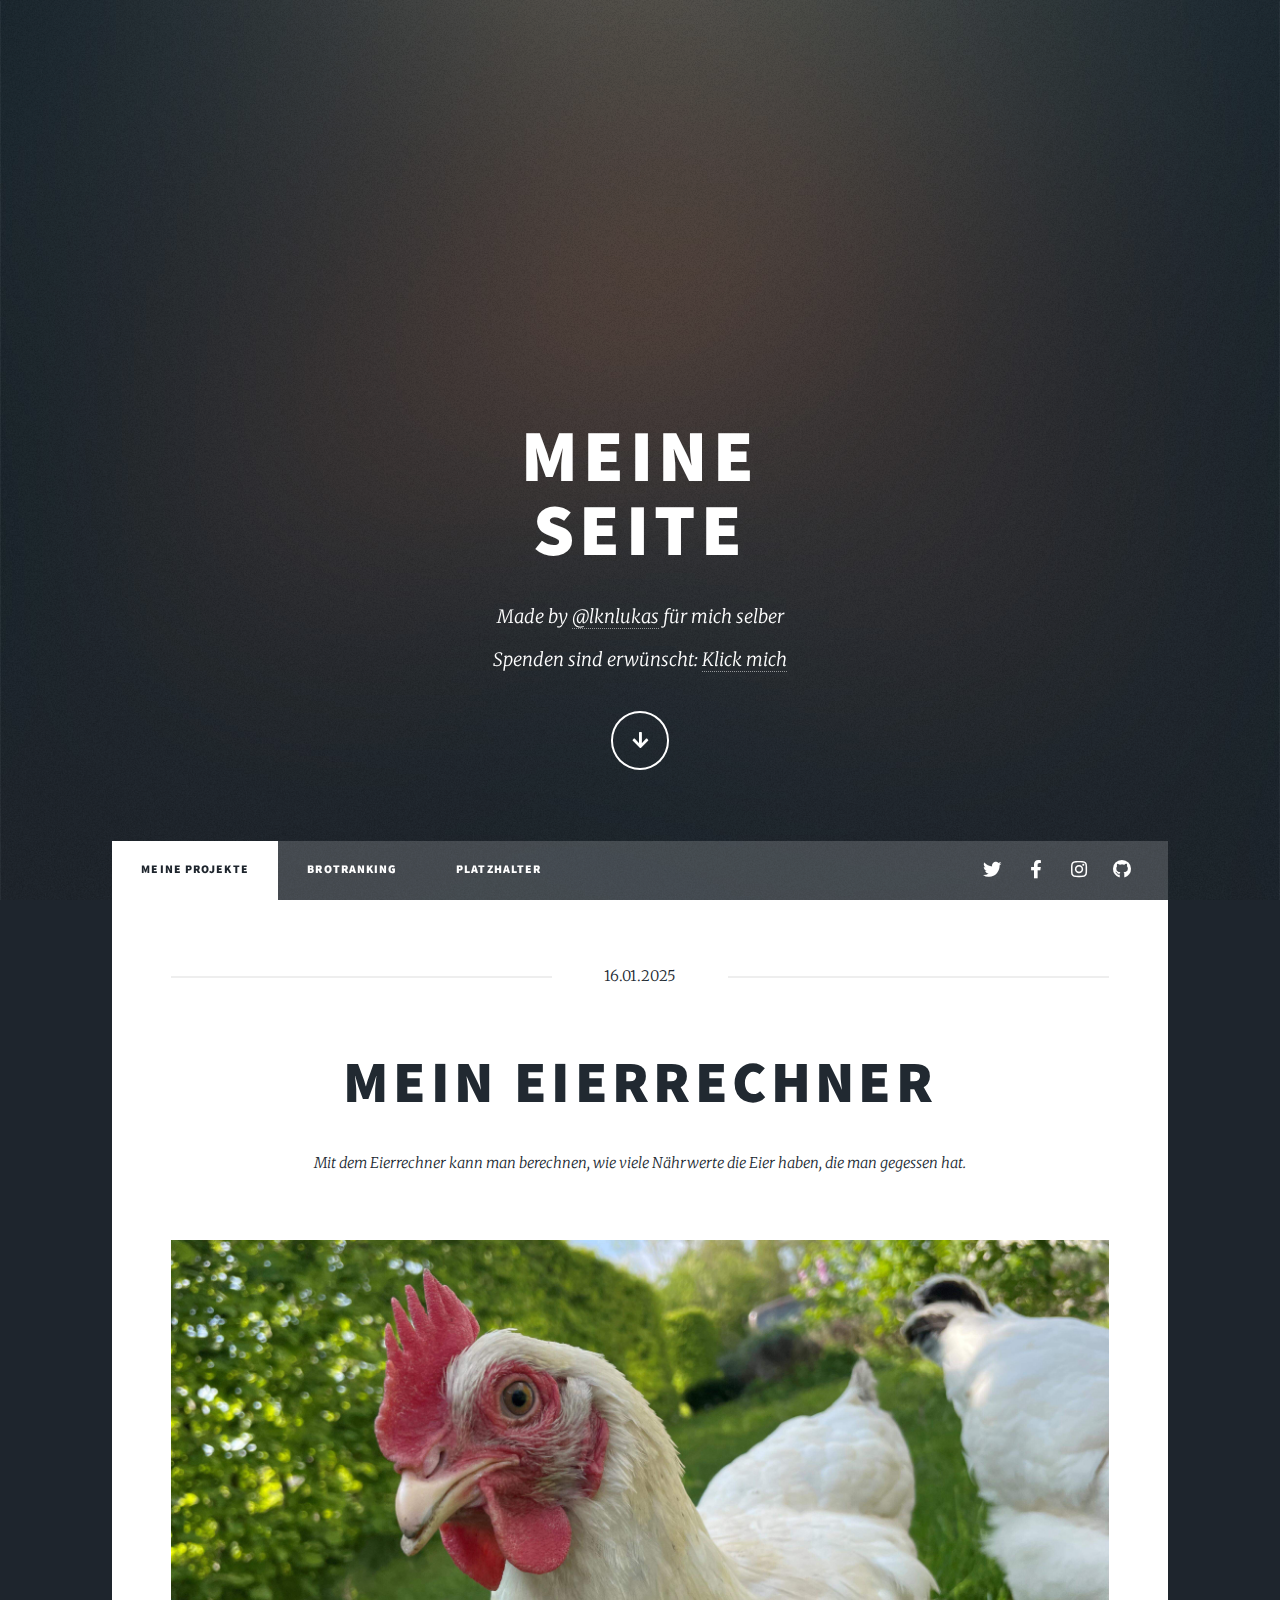
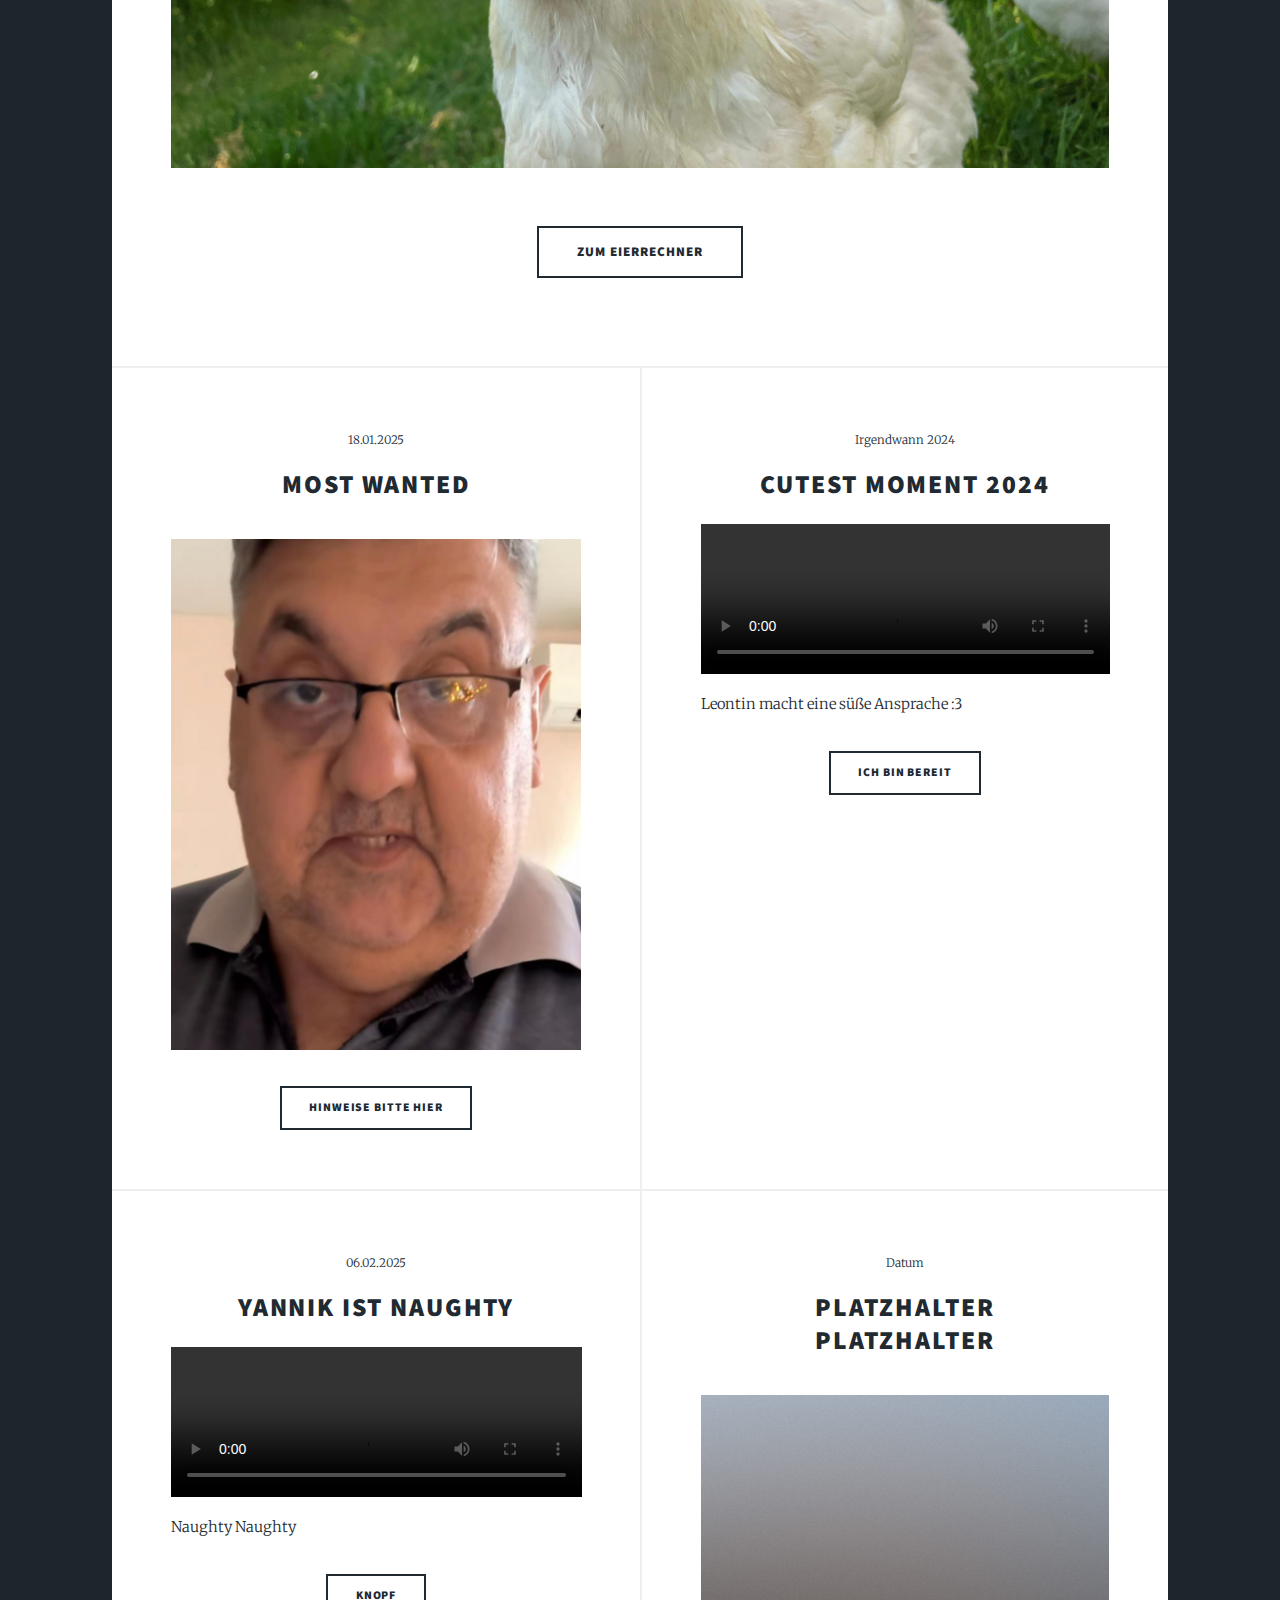
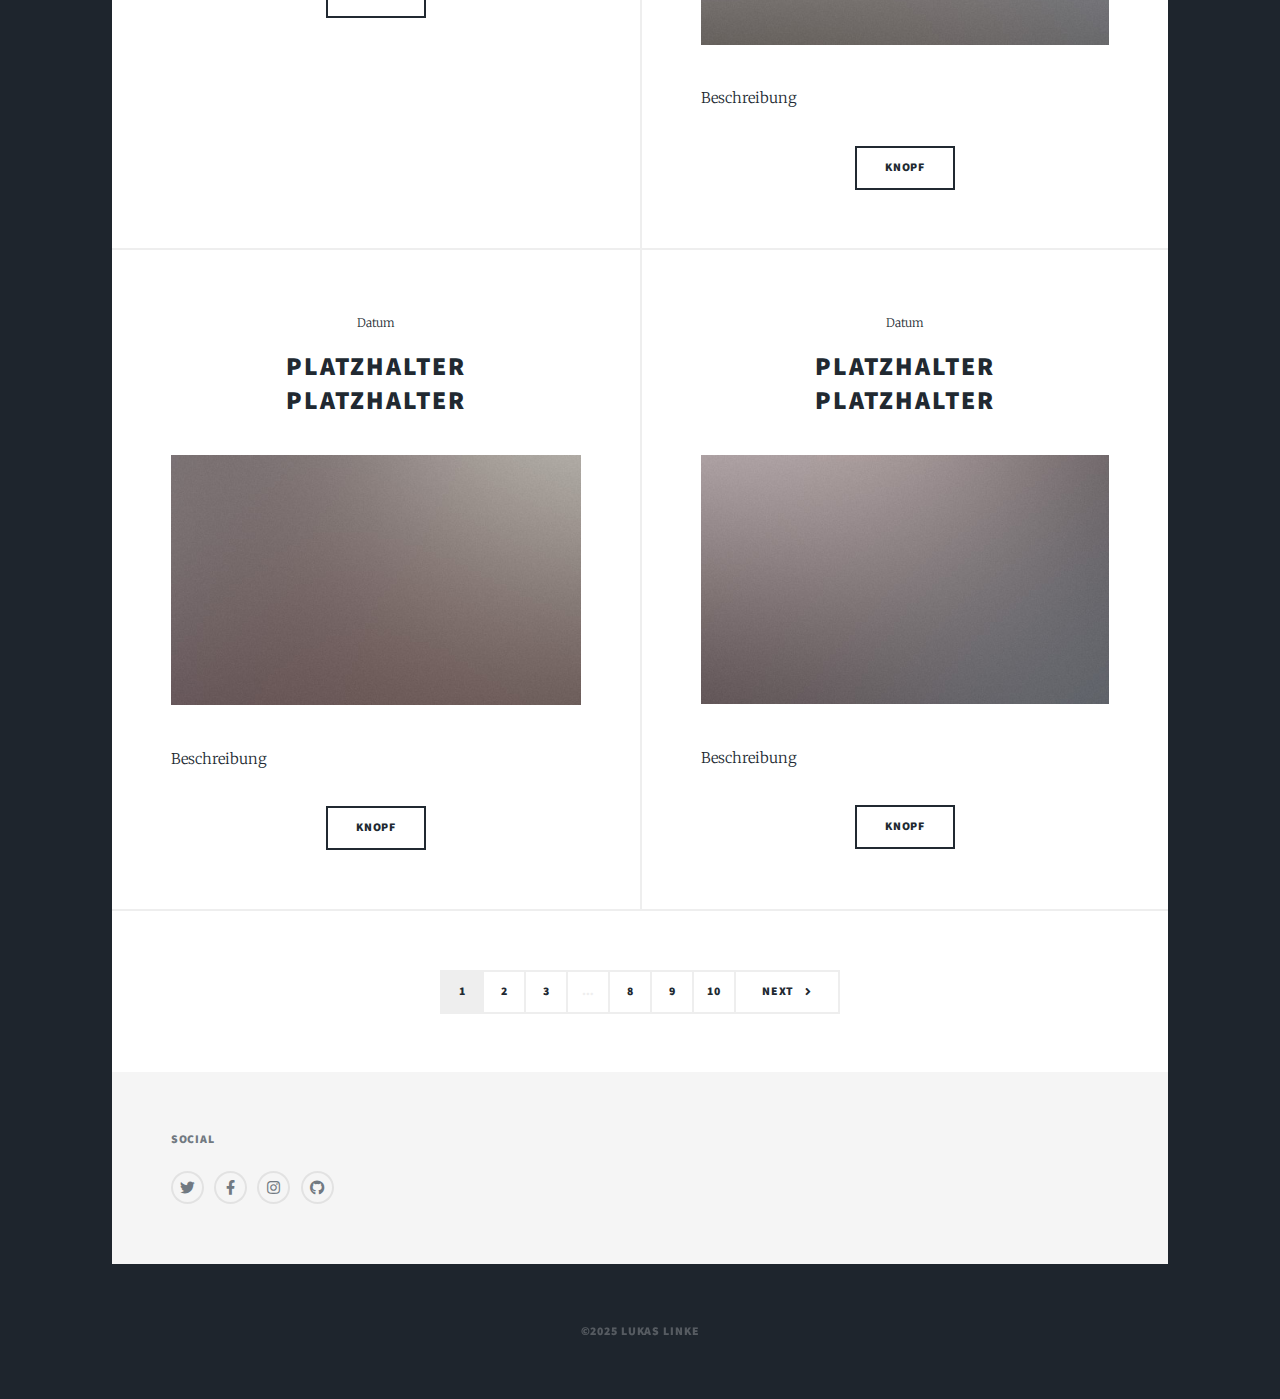
==== commit e2f1be05: "Update index.html" ====
--- a/index.html
+++ b/index.html
@@ -77,7 +77,7 @@
 								</article>
 								<article>
 									  <header>
-										<span class="date">Datum</span>
+										<span class="date">Irgendwann 2024</span>
 										<h2><a href="#">Cutest Moment 2024<br /></a></h2>
 									  </header>
 									  <video class="responsive-video" controls>
